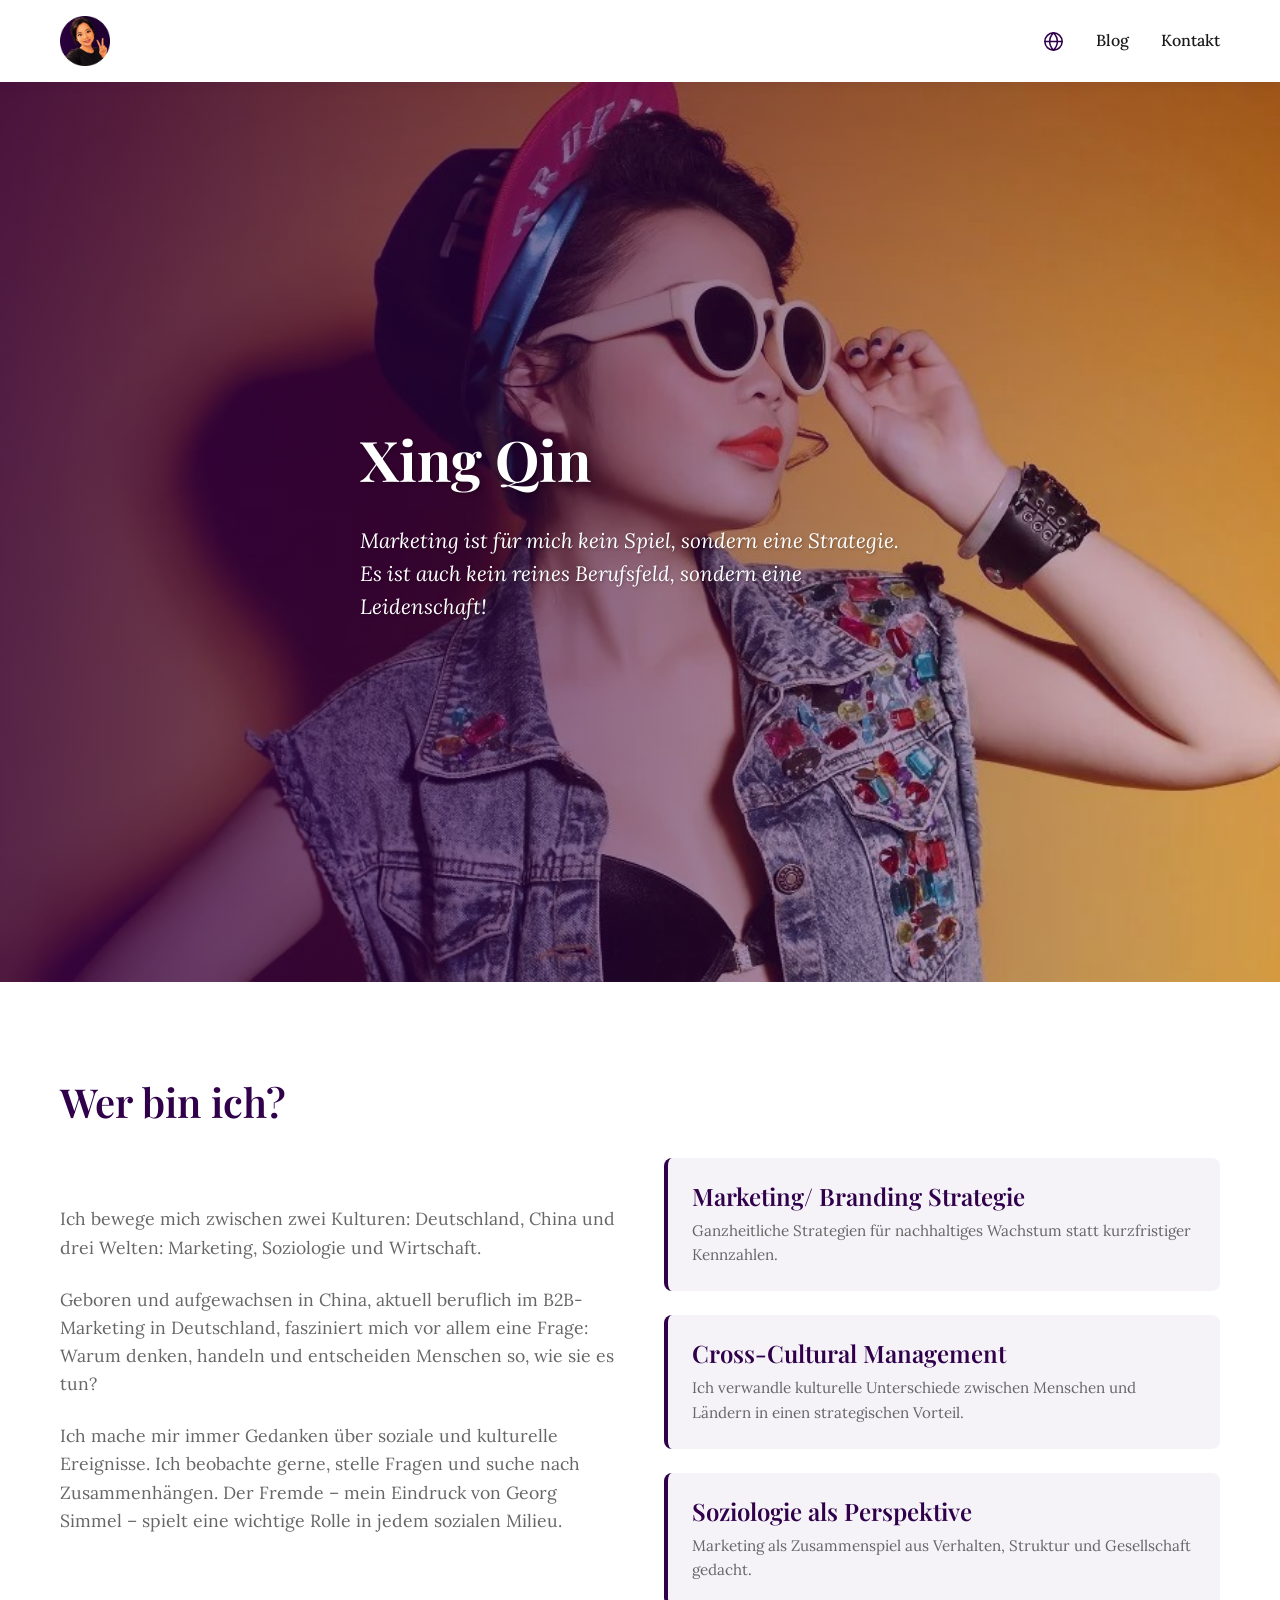
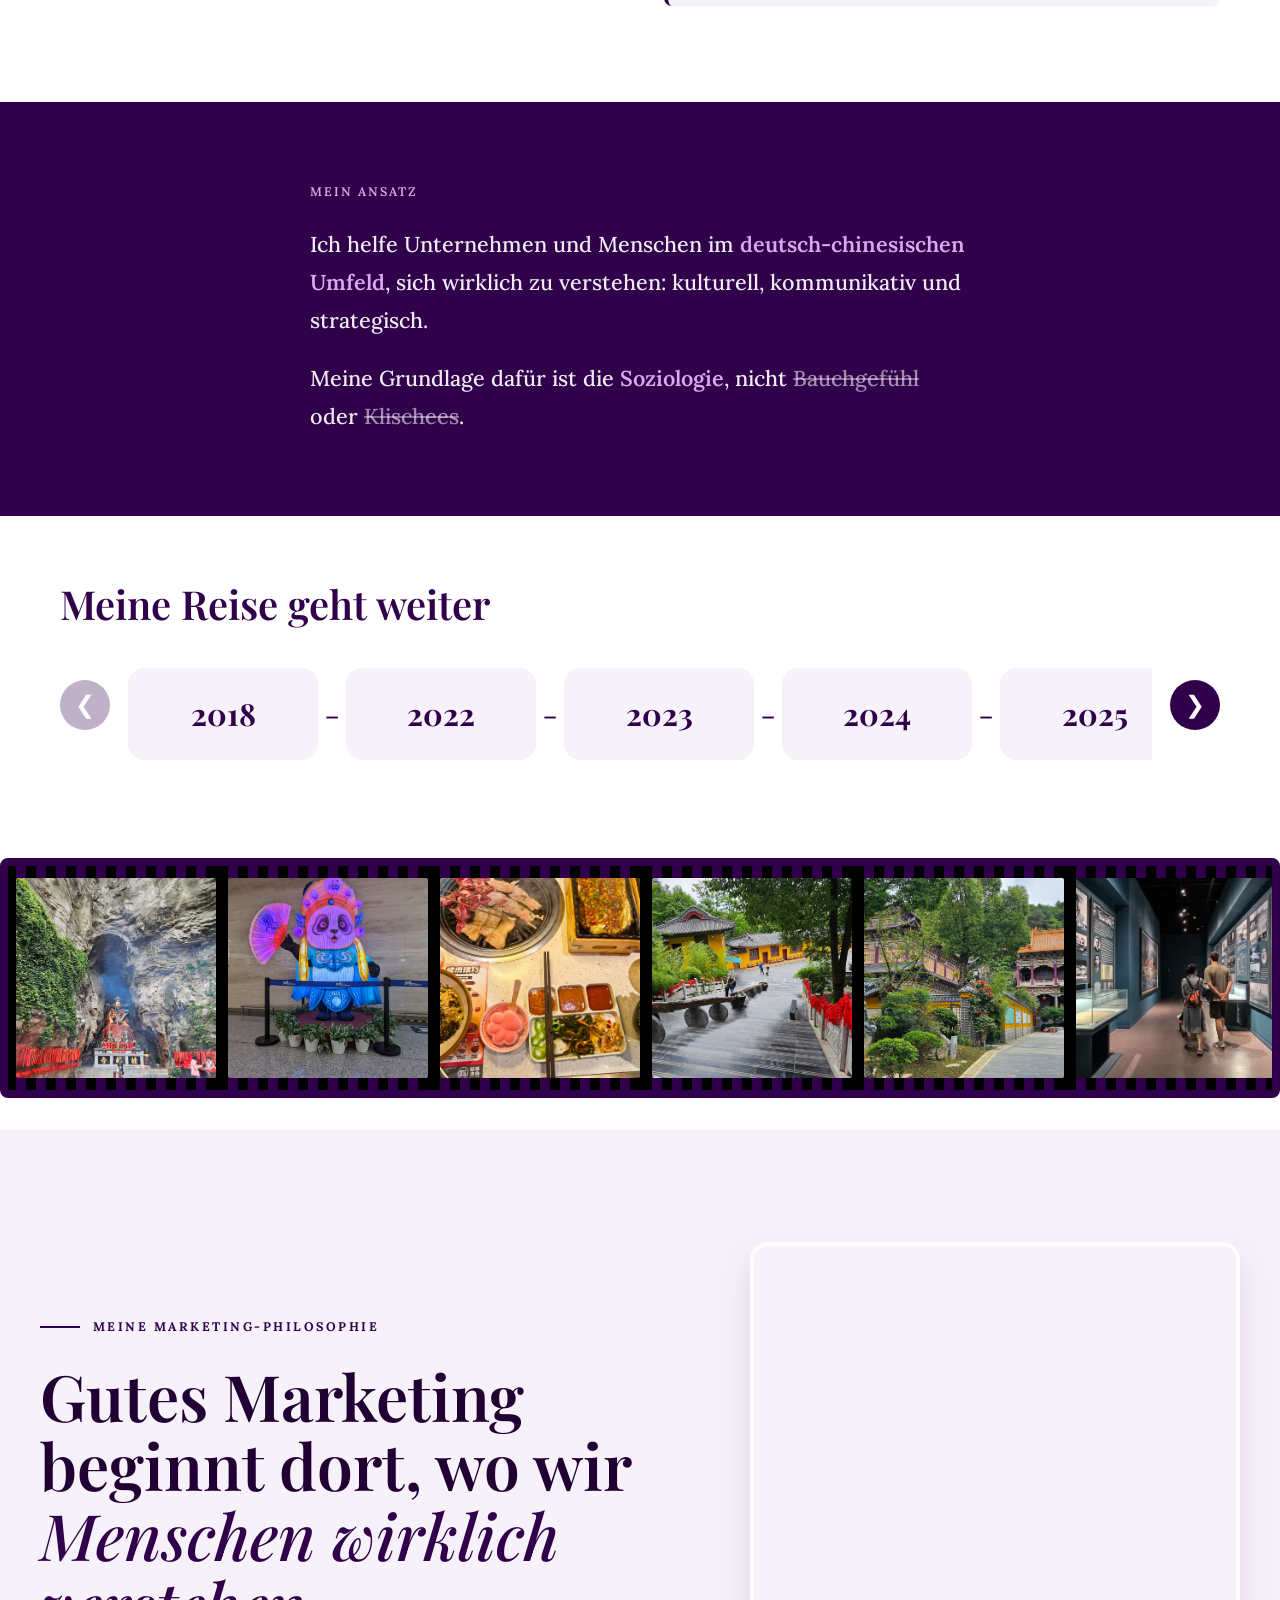
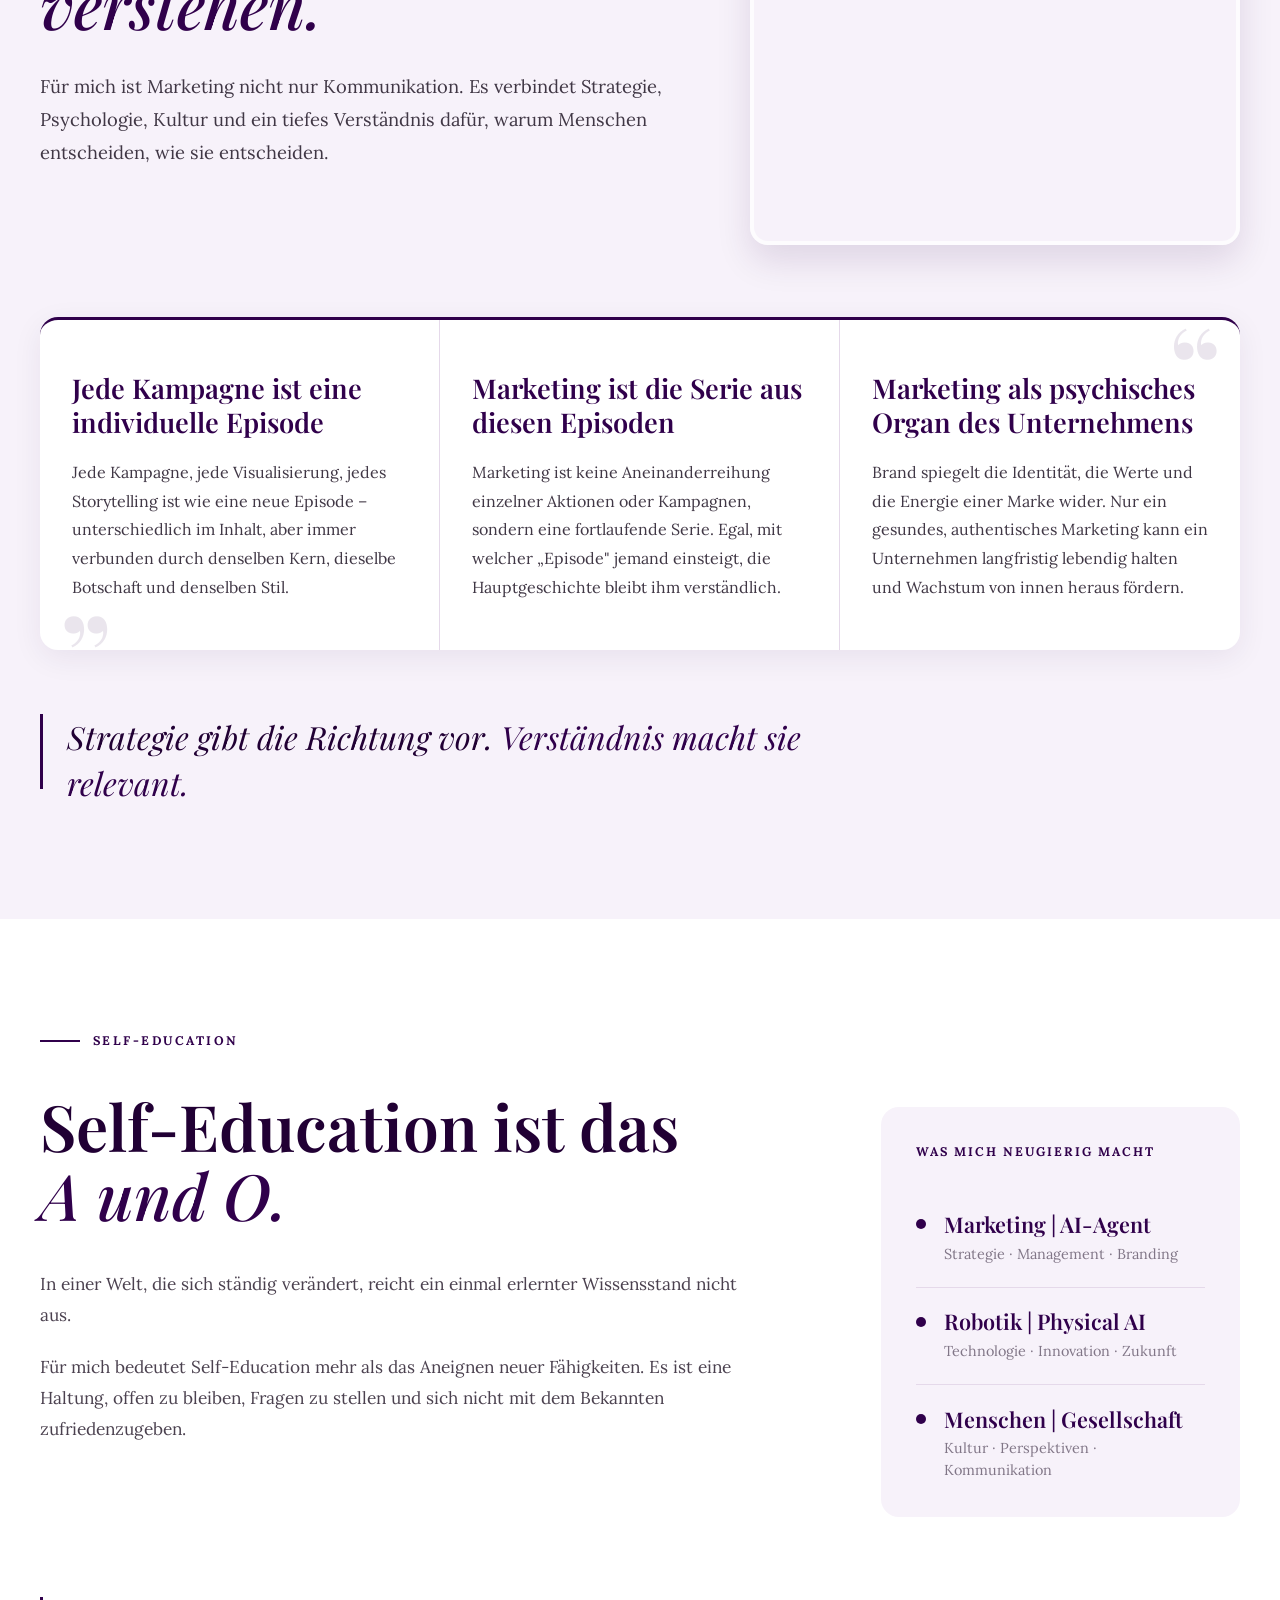
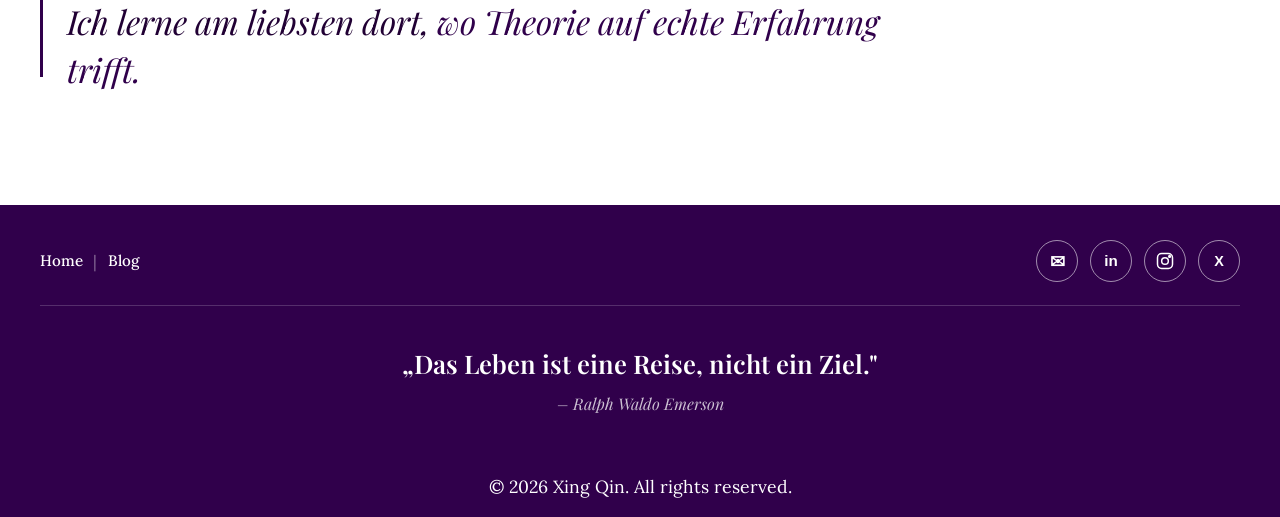
==== index.html @ 632d1aa8 "Add multiple film photos to index.html" ====
<!DOCTYPE html>
<html lang="de">
<head>
    <meta charset="UTF-8">
    <meta name="viewport" content="width=device-width, initial-scale=1.0">
    <title>Xing Qin</title>
    <meta name="description" content="Xing Qin – B2B-Marketing-Strategin mit Hintergrund in Soziologie. Zwischen Deutschland und China zuhause, verbindet sie Marketing, Kultur und Menschenverständnis.">
<link rel="canonical" href="https://doximing.github.io/">
<meta property="og:type" content="website">
<meta property="og:title" content="Xing Qin | B2B Marketing & Cross-Cultural Management">
<meta property="og:description" content="B2B-Marketing-Strategin mit Hintergrund in Soziologie. Zwischen Deutschland und China zuhause, verbindet Xing Marketing, Kultur und Menschenverständnis.">
<meta property="og:image" content="https://doximing.github.io/hero.jpeg">
<meta property="og:url" content="https://doximing.github.io/">
<meta name="twitter:card" content="summary_large_image">
<link rel="icon" type="image/png" href="images/favicon.png">
<link rel="icon" type="image/x-icon" href="favicon.ico">
<link rel="apple-touch-icon" href="images/apple-touch-icon.png">
    <link href="https://fonts.googleapis.com/css2?family=Playfair+Display:wght@400;600;700&family=Lora:wght@400;500;600&display=swap" rel="stylesheet">
    <link rel="stylesheet" href="styles.css">
</head>
<body
    
    <!-- Navigation -->
<div id="Home"></div>

<nav class="navbar">
    <div class="container">

        <div class="nav-brand">
          <a href="/">
            <img
                class="dcbo-nav-logo"
                src="images/xing-avatar.png"
                alt="Xing Qin">
            </a>
        </div>
<div class="dcbo-nav-actions">

    <!-- Language dropdown -->
    <details class="dcbo-language-menu">

        <summary
            class="dcbo-language-button"
            aria-label="Sprache auswählen">

            <svg
                class="dcbo-language-icon"
                viewBox="0 0 24 24"
                aria-hidden="true">

                <circle cx="12" cy="12" r="9"></circle>

                <path d="M3 12h18"></path>

                <path d="M12 3c2.5 2.5 4 5.5 4 9s-1.5 6.5-4 9"></path>

                <path d="M12 3c-2.5 2.5-4 5.5-4 9s1.5 6.5 4 9"></path>

            </svg>

        </summary>


        <div class="dcbo-language-dropdown">

            <div class="dcbo-language-title">
                Sprache auswählen
            </div>

            <a
                class="dcbo-language-option dcbo-language-active"
                href="/">
                <span>Deutsch</span>
                <span class="dcbo-language-check">✓</span>
            </a>

            <a
                class="dcbo-language-option"
                href="/en/">
                <span>English</span>
            </a>

        </div>

    </details>


    <ul class="nav-menu">
      <li>
          <a href="/blog/">Blog</a>
      </li>
        
        <li>
            <a href="#Kontakt">Kontakt</a>
        </li>
    </ul>

</div>

    </div>
</nav>

    <!-- Hero Section with Background Image -->
    <section id="home" class="hero">
        <div class="hero-overlay"></div>
        <div class="container">
            <div class="hero-content">
                <div class="hero-text">
                    <h1 class="hero-title">Xing Qin</h1>
                    <p class="hero-subtitle">Marketing ist für mich kein Spiel, sondern eine Strategie. 
                        Es ist auch kein reines Berufsfeld, sondern eine Leidenschaft! </p>
                </div>
            </div>
        </div>
    </section>

    <!-- About Section -->
    <section id="about" class="about">
        <div class="container">
            <h2>Wer bin ich?</h2>
            <div class="about-content">
                <div class="about-text">
                    <p>
                        Ich bewege mich zwischen zwei Kulturen: Deutschland, China 
                        und drei Welten: Marketing, Soziologie und Wirtschaft.
                    </p>
                    <p>
                        Geboren und aufgewachsen in China, aktuell beruflich im B2B-Marketing in Deutschland, 
                        fasziniert mich vor allem eine Frage: Warum denken, handeln und entscheiden Menschen so, wie sie es tun?
                    </p>
                     <p>
                    Ich mache mir immer Gedanken über soziale und kulturelle Ereignisse.   
                    Ich beobachte gerne, stelle Fragen und suche nach Zusammenhängen. 
                    Der Fremde – mein Eindruck von Georg Simmel – spielt eine wichtige Rolle in jedem sozialen Milieu.
                     </p>
                </div>
                <div class="about-highlights">
                    <div class="highlight">
                        <h3>Marketing/ Branding Strategie</h3>
                        <p>Ganzheitliche Strategien für nachhaltiges Wachstum statt kurzfristiger Kennzahlen.</p>
                    </div>
                    <div class="highlight">
                        <h3>Cross-Cultural Management</h3>
                        <p>Ich verwandle kulturelle Unterschiede zwischen Menschen und Ländern in einen strategischen Vorteil.</p>
                    </div>
                    <div class="highlight">
                        <h3>Soziologie als Perspektive</h3>
                        <p>Marketing als Zusammenspiel aus Verhalten, Struktur und Gesellschaft gedacht.</p>
                    </div>
                </div>
            </div>
        </div>
    </section>
    
</section>
    <!-- Mein Ansatz Section -->
    <section id="ansatz" class="approach">
        <div class="container">
            <span class="approach-kicker">Mein Ansatz</span>
            <p>
                Ich helfe Unternehmen und Menschen im <span class="approach-accent">deutsch-chinesischen Umfeld</span>,
                sich wirklich zu verstehen: kulturell, kommunikativ und strategisch.
            </p>
            <p>
                Meine Grundlage dafür ist die <span class="approach-accent">Soziologie</span>, nicht <span class="approach-muted">Bauchgefühl</span> oder <span class="approach-muted">Klischees</span>.
            </p>
        </div>
    </section>


    <!-- My Journey Section -->
    <section id="journey" class="journey">
    <div class="container">

        <h2>Meine Reise geht weiter</h2>


        <div class="dcbo-year-carousel">


            <!-- ======================================
                 CSS-ONLY CAROUSEL POSITIONS
                 ====================================== -->

            <input class="dcbo-year-state" type="radio" name="dcbo-year-position" id="dcbo-year-pos-1" checked="">

            <input class="dcbo-year-state" type="radio" name="dcbo-year-position" id="dcbo-year-pos-2">

            <input class="dcbo-year-state" type="radio" name="dcbo-year-position" id="dcbo-year-pos-3">

            <input class="dcbo-year-state" type="radio" name="dcbo-year-position" id="dcbo-year-pos-4">

            <input class="dcbo-year-state" type="radio" name="dcbo-year-position" id="dcbo-year-pos-5">

            <input class="dcbo-year-state" type="radio" name="dcbo-year-position" id="dcbo-year-pos-6">

            <input class="dcbo-year-state" type="radio" name="dcbo-year-position" id="dcbo-year-pos-7">


            <!-- ======================================
                 YEAR VIEWPORT
                 ====================================== -->

            <div class="dcbo-year-viewport">

                <div class="dcbo-year-track">


                    <!-- 2018 -->
                    <div class="dcbo-year-item dcbo-year-item-2018" tabindex="0">

                        <div class="dcbo-year-pill">
                            2018
                        </div>

                    </div>


                    <!-- 2022 -->
                    <div class="dcbo-year-item dcbo-year-item-2022" tabindex="0">

                        <div class="dcbo-year-pill">
                            2022
                        </div>

                    </div>


                    <!-- 2023 -->
                    <div class="dcbo-year-item dcbo-year-item-2023" tabindex="0">

                        <div class="dcbo-year-pill">
                            2023
                        </div>

                    </div>


                    <!-- 2024 -->
                    <div class="dcbo-year-item dcbo-year-item-2024" tabindex="0">

                        <div class="dcbo-year-pill">
                            2024
                        </div>

                    </div>


                    <!-- 2025 -->
                    <div class="dcbo-year-item dcbo-year-item-2025" tabindex="0">

                        <div class="dcbo-year-pill">
                            2025
                        </div>

                    </div>


                    <!-- 2026 -->
                    <div class="dcbo-year-item dcbo-year-item-2026" tabindex="0">

                        <div class="dcbo-year-pill">
                            2026
                        </div>

                    </div>


                    <!-- FUTURE -->
                    <div class="dcbo-year-item dcbo-year-item-future" tabindex="0">

                        <div class="dcbo-year-pill">
                            202x
                        </div>

                    </div>


                </div>

            </div>


            <!-- ======================================
                 CENTRAL DETAIL POPUPS
                 ====================================== -->


            <!-- 2018 -->
            <div class="dcbo-year-popup dcbo-year-popup-2018">

                <div class="dcbo-year-popup-year">
                    2018
                </div>

                <h3>
                    Studium der Soziologie
                </h3>

                <div class="dcbo-year-popup-divider"></div>

                <p>
                    B.A. und M.A. in 4 Jahren, deutlich vor der
                    Regelstudienzeit. Ja, ich bin stolz auf mich!
                </p>

            </div>


            <!-- 2022 -->
            <div class="dcbo-year-popup dcbo-year-popup-2022">

                <div class="dcbo-year-popup-year">
                    2022
                </div>

                <h3>
                    Einstieg ins B2B-Marketing
                </h3>

                <div class="dcbo-year-popup-divider"></div>

                <p>
                    Soziologie und Marketing? Für mich kein Widerspruch,
                    sondern ein perspektivischer Vorteil.
                </p>

            </div>


            <!-- 2023 -->
            <div class="dcbo-year-popup dcbo-year-popup-2023">

                <div class="dcbo-year-popup-year">
                    2023
                </div>

                <h3>
                    Neupositionierung und Mutterschaft
                </h3>

                <div class="dcbo-year-popup-divider"></div>

                <p>
                    Vieles passiert in diesem Jahr. Neue Rolle im Job,
                    Schwangerschaft, neues Baby, alles gleichzeitig.
                    Challenge accepted!
                </p>

            </div>


            <!-- 2024 -->
            <div class="dcbo-year-popup dcbo-year-popup-2024">

                <div class="dcbo-year-popup-year">
                    2024
                </div>

                <h3>
                    Nach einem Jahr zurück im Beruf
                </h3>

                <div class="dcbo-year-popup-divider"></div>

                <p>
                    Ich bin stärker geworden. Beruf und Familie?
                    Das manage ich gut.
                </p>

            </div>


            <!-- 2025 -->
            <div class="dcbo-year-popup dcbo-year-popup-2025">

                <div class="dcbo-year-popup-year">
                    2025
                </div>

                <h3>
                    Von Ausführung zur Strategie
                </h3>

                <div class="dcbo-year-popup-divider"></div>

                <p>
                    Inhouse-Marketing von 0 auf 1 aufgebaut.
                    Die Ergebnisse zeigen den Erfolg:
                    von Leadgenerierung über Kampagnensteuerung
                    bis zur Automatisierung läuft reibungslos.
                </p>

            </div>


            <!-- 2026 -->
            <div class="dcbo-year-popup dcbo-year-popup-2026">

                <div class="dcbo-year-popup-year">
                    2026
                </div>

                <h3>
                    Ab in die KI-Zukunft
                </h3>

                <div class="dcbo-year-popup-divider"></div>

                <p>
                    KI ist mein Buddy, im Job und privat.
                    Ich bin überzeugt: Diese Kompetenz macht
                    den Unterschied.
                </p>

            </div>


            <!-- FUTURE -->
            <div class="dcbo-year-popup dcbo-year-popup-future">

                <div class="dcbo-year-popup-year">
                    202x
                </div>

                <h3>
                    To be continued...
                </h3>

                <div class="dcbo-year-popup-divider"></div>

                <p>
                    Bin gespannt!
                </p>

            </div>


            <!-- ======================================
                 ARROWS — POSITION 1
                 ====================================== -->

            <div class="dcbo-year-controls dcbo-year-controls-1">

                <span class="film-arrow dcbo-year-arrow dcbo-year-arrow-disabled" aria-hidden="true">
                    ❮
                </span>

                <label class="film-arrow dcbo-year-arrow" for="dcbo-year-pos-2" aria-label="Weiter">
                    ❯
                </label>

            </div>


            <!-- POSITION 2 -->
            <div class="dcbo-year-controls dcbo-year-controls-2">

                <label class="film-arrow dcbo-year-arrow" for="dcbo-year-pos-1" aria-label="Zurück">
                    ❮
                </label>

                <label class="film-arrow dcbo-year-arrow" for="dcbo-year-pos-3" aria-label="Weiter">
                    ❯
                </label>

            </div>


            <!-- POSITION 3 -->
            <div class="dcbo-year-controls dcbo-year-controls-3">

                <label class="film-arrow dcbo-year-arrow" for="dcbo-year-pos-2" aria-label="Zurück">
                    ❮
                </label>

                <label class="film-arrow dcbo-year-arrow" for="dcbo-year-pos-4" aria-label="Weiter">
                    ❯
                </label>

            </div>


            <!-- POSITION 4 -->
            <div class="dcbo-year-controls dcbo-year-controls-4">

                <label class="film-arrow dcbo-year-arrow" for="dcbo-year-pos-3" aria-label="Zurück">
                    ❮
                </label>

                <label class="film-arrow dcbo-year-arrow" for="dcbo-year-pos-5" aria-label="Weiter">
                    ❯
                </label>

            </div>


            <!-- POSITION 5 -->
            <div class="dcbo-year-controls dcbo-year-controls-5">

                <label class="film-arrow dcbo-year-arrow" for="dcbo-year-pos-4" aria-label="Zurück">
                    ❮
                </label>

                <label class="film-arrow dcbo-year-arrow" for="dcbo-year-pos-6" aria-label="Weiter">
                    ❯
                </label>

            </div>


            <!-- POSITION 6 -->
            <div class="dcbo-year-controls dcbo-year-controls-6">

                <label class="film-arrow dcbo-year-arrow" for="dcbo-year-pos-5" aria-label="Zurück">
                    ❮
                </label>

                <label class="film-arrow dcbo-year-arrow" for="dcbo-year-pos-7" aria-label="Weiter">
                    ❯
                </label>

            </div>


            <!-- POSITION 7 -->
            <div class="dcbo-year-controls dcbo-year-controls-7">

                <label class="film-arrow dcbo-year-arrow" for="dcbo-year-pos-6" aria-label="Zurück">
                    ❮
                </label>

                <span class="film-arrow dcbo-year-arrow dcbo-year-arrow-disabled" aria-hidden="true">
                    ❯
                </span>

            </div>


        </div>

    </div>

<!-- Automatic Film Strip Photo Gallery -->
<div class="film-strip-wrapper">

    <div class="film-strip-container">

        <div class="film-strip dcbo-film-loop">

            <!-- ORIGINAL PHOTO SET -->
            <div class="dcbo-film-group">

                <div class="film-photo">
                    <img src="images/caishen.jpg" alt="chinese god of money" class="film-photo-img">
                </div>

                <div class="film-photo">
                    <img src="images/chengdu-airport-panda.jpg" alt="chengdu airport panda" class="film-photo-img">
                </div>

                <div class="film-photo">
                    <img src="images/chengdu-bbq.jpg" alt="BBQ in chengdu" class="film-photo-img">
                </div>

                <div class="film-photo">
                    <img src="images/guiyang-temple-stairs.jpg" alt="temple in guiyang" class="film-photo-img">
                </div>

                <div class="film-photo">
                    <img src="images/guiyang-temple.jpg" alt="temple guiyang" class="film-photo-img">
                </div>


                <div class="film-photo">
                    <img src="images/wanzhou-museum.jpg" alt="museum in wanzhou" class="film-photo-img">
                </div>

                <div class="film-photo">
                    <img src="images/wanzhou-nudel-hot.jpg" alt="best wanzhou nudel" class="film-photo-img">
                </div>

                <div class="film-photo">
                    <img src="images/wanzhou-nudel.jpg" alt="wanzhou nudel" class="film-photo-img">
                </div>
                
                <div class="film-photo">
                    <img src="images/me-leona-walk.jpg" alt="my baby and me" class="film-photo-img">
                </div>
                
                <div class="film-photo">
                    <img src="images/milano-dom.jpg" alt="milano dom" class="film-photo-img">
                </div>
               
                <div class="film-photo">
                    <img src="images/sirmione-italy.jpg" alt="sirmione italy" class="film-photo-img">
                </div>

                <div class="film-photo">
                    <img src="images/tibet.jpg" alt="sirmione italy" class="film-photo-img">
                </div>

                <div class="film-photo">
                    <img src="images/peking.jpg" alt="sirmione italy" class="film-photo-img">
                </div>

                <div class="film-photo">
                    <img src="images/mauer.jpg" alt="sirmione italy" class="film-photo-img">
                </div>

                <div class="film-photo">
                    <img src="images/schnee.jpg" alt="sirmione italy" class="film-photo-img">
                </div>
                
            </div>


            <!-- DUPLICATE SET FOR SEAMLESS LOOP -->
            <div class="dcbo-film-group" aria-hidden="true">

                <div class="film-photo">
                    <img src="images/caishen.jpg" alt="chinese god of money" class="film-photo-img">
                </div>

                <div class="film-photo">
                    <img src="images/chengdu-airport-panda.jpg" alt="chengdu airport panda" class="film-photo-img">
                </div>

                <div class="film-photo">
                    <img src="images/chengdu-bbq.jpg" alt="BBQ in chengdu" class="film-photo-img">
                </div>

                <div class="film-photo">
                    <img src="images/guiyang-temple-stairs.jpg" alt="temple in guiyang" class="film-photo-img">
                </div>

                <div class="film-photo">
                    <img src="images/guiyang-temple.jpg" alt="temple guiyang" class="film-photo-img">
                </div>


                <div class="film-photo">
                    <img src="images/wanzhou-museum.jpg" alt="museum in wanzhou" class="film-photo-img">
                </div>

                <div class="film-photo">
                    <img src="images/wanzhou-nudel-hot.jpg" alt="best wanzhou nudel" class="film-photo-img">
                </div>

                <div class="film-photo">
                    <img src="images/wanzhou-nudel.jpg" alt="wanzhou nudel" class="film-photo-img">
                </div>

                <div class="film-photo">
                    <img src="images/me-leona-walk.jpg" alt="my baby and me" class="film-photo-img">
                </div>
                
                <div class="film-photo">
                    <img src="images/milano-dom.jpg" alt="milano dom" class="film-photo-img">
                </div>
               
                <div class="film-photo">
                    <img src="images/sirmione-italy.jpg" alt="sirmione italy" class="film-photo-img">
                </div>
                
                <div class="film-photo">
                    <img src="images/tibet.jpg" alt="sirmione italy" class="film-photo-img">
                </div>

                <div class="film-photo">
                    <img src="images/peking.jpg" alt="sirmione italy" class="film-photo-img">
                </div>

                <div class="film-photo">
                    <img src="images/mauer.jpg" alt="sirmione italy" class="film-photo-img">
                </div>

                <div class="film-photo">
                    <img src="images/schnee.jpg" alt="sirmione italy" class="film-photo-img">
                </div>

                
            </div>

        </div>

    </div>

</div>
    </section>

    <!-- ==========================================
     MARKETING PHILOSOPHY SECTION
     ========================================== -->

<section id="dcbo-philosophy" class="dcbo-philosophy">

    <div class="dcbo-philosophy-container">


        <!-- ==================================
             TOP AREA: TEXT + IMAGE
             ================================== -->

        <div class="dcbo-philosophy-top">

            <div class="dcbo-philosophy-intro">

                <div class="dcbo-philosophy-eyebrow">
                    <span class="dcbo-philosophy-line"></span>
                    MEINE MARKETING-PHILOSOPHIE
                </div>

                <h2 class="dcbo-philosophy-title">
                    Gutes Marketing beginnt dort, wo wir
                    <span>Menschen wirklich verstehen.</span>
                </h2>

                <p class="dcbo-philosophy-lead">
                    Für mich ist Marketing nicht nur Kommunikation.
                    Es verbindet Strategie, Psychologie, Kultur und ein tiefes
                    Verständnis dafür, warum Menschen entscheiden,
                    wie sie entscheiden.
                </p>

            </div>


            <!-- Personal image -->
            <div class="dcbo-philosophy-image-wrap">

                <img
                    class="dcbo-philosophy-image"
                    src="museum.jpg"
                    width="520"
                    height="640"
                    loading="lazy"
                    decoding="async"
                    alt="Professionelles Gespräch mit Menschen">

            </div>

        </div>


        <!-- ==================================
             CONNECTED PHILOSOPHY STATEMENT
             ================================== -->

        <div class="dcbo-philosophy-series">

            <!-- Card 1 -->
            <div class="dcbo-philosophy-series-item">

                <h3>
                    Jede Kampagne ist eine individuelle Episode
                </h3>

                <p>
                    Jede Kampagne, jede Visualisierung, jedes Storytelling
                    ist wie eine neue Episode – unterschiedlich im Inhalt,
                    aber immer verbunden durch denselben Kern,
                    dieselbe Botschaft und denselben Stil.
                </p>

            </div>


            <!-- Card 2 -->
            <div class="dcbo-philosophy-series-item">

                <h3>
                    Marketing ist die Serie aus diesen Episoden
                </h3>

                <p>
                    Marketing ist keine Aneinanderreihung einzelner
                    Aktionen oder Kampagnen, sondern eine fortlaufende Serie.
                    Egal, mit welcher „Episode" jemand einsteigt,
                    die Hauptgeschichte bleibt ihm verständlich.
                </p>

            </div>


            <!-- Card 3 -->
            <div class="dcbo-philosophy-series-item">

                <h3>
                    Marketing als psychisches Organ des Unternehmens
                </h3>

                <p>
                    Brand spiegelt die Identität, die Werte und die Energie
                    einer Marke wider. Nur ein gesundes, authentisches
                    Marketing kann ein Unternehmen langfristig lebendig
                    halten und Wachstum von innen heraus fördern.
                </p>

            </div>

        </div>


        <!-- ==================================
             CLOSING STATEMENT
             ================================== -->

        <div class="dcbo-philosophy-statement">

            <div class="dcbo-philosophy-statement-line"></div>

            <p>
                Strategie gibt die Richtung vor.
                <span>Verständnis macht sie relevant.</span>
            </p>

        </div>

    </div>

</section>

    <!-- ==========================================
     SELF-EDUCATION SECTION
     ========================================== -->

<section id="dcbo-self-education" class="dcbo-self-education">

    <div class="dcbo-self-education-container">

        <!-- Section label -->
        <div class="dcbo-self-education-eyebrow">
            <span class="dcbo-self-education-line"></span>
            SELF-EDUCATION
        </div>


        <!-- Main layout -->
        <div class="dcbo-self-education-grid">


            <!-- Left: main story -->
            <div class="dcbo-self-education-content">

                <h2 class="dcbo-self-education-title">
                    Self-Education ist das
                    <span>A und O.</span>
                </h2>


                <div class="dcbo-self-education-text">

                    <p>
                        In einer Welt, die sich ständig verändert, reicht ein einmal
                        erlernter Wissensstand nicht aus.
                    </p>

                    <p>
                        Für mich bedeutet Self-Education mehr als das Aneignen neuer
                        Fähigkeiten. Es ist eine Haltung, offen zu bleiben, Fragen zu
                        stellen und sich nicht mit dem Bekannten zufriedenzugeben.
                    </p>

                </div>

            </div>


            <!-- Right: learning interests -->
            <div class="dcbo-self-education-interests">

                <div class="dcbo-self-education-interests-title">
                    Was mich neugierig macht
                </div>


                <div class="dcbo-self-education-interest">

                    <span class="dcbo-self-education-interest-dot"></span>

                    <div>
                        <h3>Marketing | AI-Agent </h3>

                        <p>
                            Strategie · Management · Branding
                        </p>
                    </div>

                </div>


                <div class="dcbo-self-education-interest">

                    <span class="dcbo-self-education-interest-dot"></span>

                    <div>
                        <h3>Robotik | Physical AI</h3>

                        <p>
                            Technologie · Innovation · Zukunft
                        </p>
                    </div>

                </div>


                <div class="dcbo-self-education-interest">

                    <span class="dcbo-self-education-interest-dot"></span>

                    <div>
                        <h3>Menschen | Gesellschaft</h3>

                        <p>
                            Kultur · Perspektiven · Kommunikation
                        </p>
                    </div>

                </div>

            </div>

        </div>


        <!-- Closing statement -->
        <div class="dcbo-self-education-statement">

            <div class="dcbo-self-education-statement-line"></div>

            <p>
                Ich lerne am liebsten dort,
                <span>wo Theorie auf echte Erfahrung trifft.</span>
            </p>

        </div>

    </div>

</section>
    
<!-- This is commented out and won't show
    <!-- Insights & Thoughts Section -->
    <section id="insights" class="insights">
        <!-- div class="container">
            <h2>Insights & Thoughts</h2>
            <div class="insights-grid">
                <div class="insight-card">
                    <div class="insight-image" style="background: linear-gradient(135deg, #30004b, #4a0a65);"></div>
                    <h3>Insight One</h3>
                    <p>
                        Share your perspective and insights on something you're passionate about. 
                        What have you learned? What do you wish more people understood about this topic?
                    </p>
                    <a href="#" class="insight-link">Read More →</a>
                </div>

                <div class="insight-card">
                    <div class="insight-image" style="background: linear-gradient(135deg, #5a1575, #7a2d95);"></div>
                    <h3>Insight Two</h3>
                    <p>
                        Another thought or perspective that defines your professional philosophy. 
                        What trends do you see? What's your unique take on industry developments?
                    </p>
                    <a href="#" class="insight-link">Read More →</a>
                </div>

                <div class="insight-card">
                    <div class="insight-image" style="background: linear-gradient(135deg, #4a0a65, #30004b);"></div>
                    <h3>Insight Three</h3>
                    <p>
                        Share wisdom from your experience. What advice would you give to others in your field? 
                        What mistakes should they avoid?
                    </p>
                    <a href="#" class="insight-link">Read More →</a>
                </div>
            </div>
        </div -->
    </section>

<footer class="dcbo-footer">

    <div class="dcbo-footer-container">

        <!-- Top row: navigation + social -->
        <div class="dcbo-footer-top">

            <!-- Left navigation -->
            <nav class="dcbo-footer-nav" aria-label="Footer Navigation">

                <a href="#Home">Home</a>

                <span class="dcbo-footer-nav-divider">|</span>

                <a href="/blog/">Blog</a>

            </nav>


            <!-- Right social icons -->
<div id="Kontakt" class="dcbo-footer-social">

    <!-- E-Mail -->
    <a
        class="dcbo-footer-icon"
        href="mailto:x.privat@d0m1.de"
        aria-label="E-Mail">
        ✉
    </a>


    <!-- LinkedIn -->
    <a
        class="dcbo-footer-icon dcbo-footer-icon-text"
        href="https://www.linkedin.com/in/xing-qin/"
        aria-label="LinkedIn">
        in
    </a>


    <!-- Instagram -->
    <a
        class="dcbo-footer-icon"
        href="https://www.instagram.com/xing311"
        aria-label="Instagram">

        <svg
            class="dcbo-footer-instagram-icon"
            viewBox="0 0 24 24"
            aria-hidden="true">

            <rect
                x="3"
                y="3"
                width="18"
                height="18"
                rx="5"
                ry="5">
            </rect>

            <circle
                cx="12"
                cy="12"
                r="4">
            </circle>

            <circle
                cx="17.5"
                cy="6.5"
                r="1">
            </circle>

        </svg>

    </a>


    <!-- XING -->
    <a
        class="dcbo-footer-icon dcbo-footer-icon-xing"
        href="https://www.xing.com/profile/Xing_Qin7/"
        aria-label="XING">
        X
    </a>

</div>

        </div>


        <!-- Centered quotation -->
        <div class="dcbo-footer-quote">

            <p>
                „Das Leben ist eine Reise, nicht ein Ziel."
            </p>

            <span>
                – Ralph Waldo Emerson
            </span>

        </div>

    </div>

</footer>

    <!-- Footer Copyright -->
    <footer class="footer">
        <div class="container">
            <p>&copy; 2026 Xing Qin. All rights reserved.</p>
        </div>
    </footer>

    <script>
        function scrollFilmStrip(direction) {
            const filmStrip = document.getElementById('filmStrip');
            const scrollAmount = 300; // Adjust this value for scroll distance
            filmStrip.scrollLeft += direction * scrollAmount;
        }
    </script>

    <!-- ==========================================
     Tracking with goatcounter
     ========================================== -->
    <script data-goatcounter="https://xingqin.goatcounter.com/count"
        async src="//gc.zgo.at/count.js"></script>
    
</body>
</html>
---- styles.css ----
/* ==========================================
   PERSONAL WEBSITE - STYLES
   Color: #30004b (Deep Purple)
   Fonts: Playfair Display + Lora
   ========================================== */

* {
    margin: 0;
    padding: 0;
    box-sizing: border-box;
}

:root {
    --primary-color: #30004b;
    --primary-light: #4a0a65;
    --primary-lighter: #5a1575;
    --accent-color: #7a2d95;
    --text-dark: #1a1a1a;
    --text-light: #666;
    --bg-light: #f5f3f8;
    --white: #ffffff;
    --transition: all 0.3s ease;
}

html {
    scroll-behavior: smooth;
}

body {
    font-family: 'Lora', serif;
    color: var(--text-dark);
    background-color: var(--white);
    line-height: 1.6;
}

.container {
    max-width: 1200px;
    margin: 0 auto;
    padding: 0 20px;
}

/* ==========================================
   TYPOGRAPHY
   ========================================== */

h1, h2, h3, h4, h5, h6 {
    font-family: 'Playfair Display', serif;
    font-weight: 600;
    line-height: 1.2;
    color: var(--primary-color);
}

h1 {
    font-size: 3.5rem;
    font-weight: 700;
}

h2 {
    font-size: 2.5rem;
    margin-bottom: 2rem;
}

h3 {
    font-size: 1.5rem;
    margin-bottom: 0.5rem;
}

p {
    font-size: 1.1rem;
    color: var(--text-light);
    margin-bottom: 1rem;
}

a {
    text-decoration: none;
    color: var(--primary-color);
    transition: var(--transition);
}

/* ==========================================
   NAVIGATION
   ========================================== */

.navbar {
    background-color: var(--white);

    box-shadow:
        0 2px 10px rgba(48, 0, 75, 0.08);

    position: sticky;

    top: 0;

    z-index: 1000;
}


.navbar .container {
    display: flex;

    justify-content: space-between;
    align-items: center;

    padding: 1rem 20px;
}


/* ==========================================
   LOGO
   ========================================== */

.nav-brand {
    display: flex;

    align-items: center;
}


.dcbo-nav-logo {
    display: block;

    width: 50px;

    max-width: 100%;

    height: auto;
}


/* ==========================================
   RIGHT SIDE
   Language + Contact
   ========================================== */

.dcbo-nav-actions {
    display: flex;

    align-items: center;

    gap: 1.4rem;
}


/* ==========================================
   CONTACT
   ========================================== */

.nav-menu {
    display: flex;

    align-items: center;

    list-style: none;

    gap: 2rem;

    margin: 0;

    padding: 0;
}


.nav-menu a {
    color: var(--text-dark);

    font-weight: 500;

    text-decoration: none;

    transition: var(--transition);
}


.nav-menu a:hover {
    color: var(--primary-color);

    border-bottom:
        2px solid var(--primary-color);

    padding-bottom: 0.25rem;
}


/* ==========================================
   LANGUAGE MENU
   ========================================== */

.dcbo-language-menu {
    position: relative;
}


/* ==========================================
   GLOBE BUTTON
   ========================================== */

.dcbo-language-button {
    list-style: none;

    width: 40px;
    height: 40px;

    display: flex;

    align-items: center;
    justify-content: center;

    padding: 0;

    color: #30004b;

    background-color: transparent;

    border: none;

    border-radius: 50%;

    cursor: pointer;

    transition:
        background-color 0.25s ease,
        color 0.25s ease;
}


/* Remove browser's default details arrow */
.dcbo-language-button::-webkit-details-marker {
    display: none;
}


.dcbo-language-button::marker {
    content: '';
}


.dcbo-language-button:hover {
    background-color: #f7f2fa;
}


/* ==========================================
   GLOBE ICON
   Strong sizing prevents huge SVG
   ========================================== */

.dcbo-language-button .dcbo-language-icon {
    display: block !important;

    width: 23px !important;
    height: 23px !important;

    max-width: 23px !important;
    max-height: 23px !important;

    min-width: 23px;
    min-height: 23px;

    fill: none !important;

    stroke: currentColor !important;

    stroke-width: 1.6 !important;

    stroke-linecap: round;
    stroke-linejoin: round;

    flex-shrink: 0;
}


/* ==========================================
   LANGUAGE DROPDOWN
   ========================================== */

.dcbo-language-dropdown {
    position: absolute;

    top: calc(100% + 14px);
    right: 0;

    width: 230px;

    padding: 1rem;

    box-sizing: border-box;

    background-color: #ffffff;

    border:
        1px solid rgba(48, 0, 75, 0.10);

    border-radius: 12px;

    box-shadow:
        0 14px 35px rgba(48, 0, 75, 0.16);

    z-index: 1200;
}


/* Small triangle above dropdown */
.dcbo-language-dropdown::before {
    content: '';

    position: absolute;

    top: -7px;
    right: 13px;

    width: 14px;
    height: 14px;

    background-color: #ffffff;

    border-left:
        1px solid rgba(48, 0, 75, 0.10);

    border-top:
        1px solid rgba(48, 0, 75, 0.10);

    transform: rotate(45deg);
}


/* ==========================================
   DROPDOWN TITLE
   ========================================== */

.dcbo-language-title {
    margin-bottom: 0.7rem;

    color: var(--text-light);

    font-size: 0.78rem;

    font-weight: 600;

    letter-spacing: 0.05em;

    text-transform: uppercase;
}


/* ==========================================
   LANGUAGE OPTIONS
   ========================================== */

.dcbo-language-option {
    display: flex;

    align-items: center;
    justify-content: space-between;

    width: 100%;

    padding: 0.75rem 0.8rem;

    box-sizing: border-box;

    color: var(--text-dark);

    font-size: 0.95rem;

    text-decoration: none;

    border-radius: 8px;

    transition:
        background-color 0.2s ease,
        color 0.2s ease;
}


.dcbo-language-option:hover {
    background-color: #f7f2fa;

    color: #30004b;
}


/* Current language */
.dcbo-language-active {
    background-color: #f7f2fa;

    color: #30004b;

    font-weight: 700;
}


.dcbo-language-check {
    color: #30004b;

    font-weight: 700;
}


/* ==========================================
   MOBILE
   ========================================== */

@media (max-width: 600px) {

    .dcbo-nav-logo {
        width: 50px;
    }


    .dcbo-nav-actions {
        gap: 0.75rem;
    }


    .dcbo-language-button {
        width: 36px;
        height: 36px;
    }


    .dcbo-language-button .dcbo-language-icon {
        width: 21px !important;
        height: 21px !important;

        max-width: 21px !important;
        max-height: 21px !important;

        min-width: 21px;
        min-height: 21px;
    }


    .dcbo-language-dropdown {
        width: 210px;

        right: -10px;
    }


    .nav-menu {
        gap: 1rem;
    }

}

/* ==========================================
   HERO SECTION - BACKGROUND IMAGE + OVERLAY
   ========================================== */

.hero {
    position: relative;
    min-height: 600px;  /* Mobile */
    display: flex;
    align-items: center;
    justify-content: flex-start;
    background-image: url('hero.jpeg');
    background-position: left center;
    background-repeat: no-repeat;
    background-size: cover;
}

@media (min-width: 768px) {
    .hero {
        min-height: 800px;  /* Desktop - taller */
    }
}

@media (min-width: 1200px) {
    .hero {
        min-height: 900px;  /* Extra tall for large screens */
    }
}

.hero-overlay {
    position: absolute;
    top: 0;
    left: 0;
    right: 0;
    bottom: 0;
    background: linear-gradient(90deg, rgba(48, 0, 75, 0.8) 0%, rgba(48, 0, 75, 0.5) 50%, rgba(48, 0, 75, 0.2) 100%);
    z-index: 1;
}

.hero .container {
    position: relative;
    z-index: 2;
    max-width: 600px;
    padding-left: 20px;
}

.hero-content {
    animation: fadeInUp 1s ease;
}

.hero-text {
    display: flex;
    flex-direction: column;
    justify-content: center;
    text-align: left;
}

.hero-title {
    margin-bottom: 2rem;
    color: var(--white);
    text-align: left;
    font-size: 3.5rem;
    text-shadow: 2px 2px 4px rgba(0, 0, 0, 0.3);
}

.hero-subtitle {
    font-size: 1.3rem;
    color: var(--white);
    margin-bottom: 1rem;
    font-style: italic;
    text-align: left;
    text-shadow: 1px 1px 3px rgba(0, 0, 0, 0.3);
}

.hero-description {
    font-size: 1.1rem;
    color: rgba(255, 255, 255, 0.95);
    margin-bottom: 2rem;
    text-align: left;
    line-height: 1.6;
    text-shadow: 1px 1px 3px rgba(0, 0, 0, 0.3);
}

/*
.hero-buttons {
    display: flex;
    gap: 1rem;
    justify-content: flex-start;
    flex-wrap: wrap;
}
*/

/* ==========================================
   RESPONSIVE - HERO BACKGROUND
   ========================================== */

@media (max-width: 768px) {
    .hero {
        min-height: 500px;
        background-attachment: scroll;
    }

    .hero-overlay {
        background: linear-gradient(90deg, rgba(48, 0, 75, 0.85) 0%, rgba(48, 0, 75, 0.6) 100%);
    }

    .hero .container {
        max-width: 100%;
    }

    .hero-title {
        font-size: 2.5rem;
    }

    .hero-subtitle {
        font-size: 1.1rem;
    }

    .hero-description {
        font-size: 1rem;
    }
}

@media (max-width: 480px) {
    .hero {
        min-height: 400px;
    }

    .hero-title {
        font-size: 2rem;
    }

    .hero-subtitle {
        font-size: 1rem;
    }

    .hero-description {
        font-size: 0.95rem;
    }

    .hero-buttons {
        flex-direction: column;
        align-items: flex-start;
    }

    .btn {
        width: 100%;
        max-width: 300px;
    }
}


/* ==========================================
   BUTTONS
   ========================================== */

.btn {
    display: inline-block;
    padding: 0.875rem 2rem;
    border-radius: 50px;
    font-weight: 600;
    font-size: 1rem;
    cursor: pointer;
    transition: var(--transition);
    border: 2px solid transparent;
    font-family: 'Lora', serif;
}

.btn-primary {
    background-color: var(--primary-color);
    color: var(--white);
    box-shadow: 0 4px 15px rgba(48, 0, 75, 0.2);
}

.btn-primary:hover {
    background-color: #30004b;
    transform: translateY(-2px);
    box-shadow: 0 8px 25px rgba(48, 0, 75, 0.4);
}

.btn-secondary {
    background-color: transparent;
    color: var(--primary-color);
    border: 2px solid var(--primary-color);
}

.btn-secondary:hover {
    background-color: #30004b;
    color: var(--white);
    transform: translateY(-2px);
    box-shadow: 0 6px 20px rgba(48, 0, 75, 0.3);
}

/* ==========================================
   ABOUT SECTION
   ========================================== */

.about {
    padding: 6rem 0;
    background-color: var(--white);
}

.about-content {
    display: grid;
    grid-template-columns: 1fr 1fr;
    gap: 3rem;
    align-items: center;
}

.about-text p {
    margin-bottom: 1.5rem;
    font-size: 1.1rem;
}

.about-highlights {
    display: grid;
    gap: 1.5rem;
}

.highlight {
    padding: 1.5rem;
    background-color: var(--bg-light);
    border-left: 4px solid var(--primary-color);
    border-radius: 8px;
    transition: var(--transition);
}

.highlight:hover {
    background-color: #30004b;
    transform: translateX(5px);
}

.highlight:hover h3 {
   color: #ffffff;
}

.highlight:hover p {
   color: #ffffff;
}

.highlight h3 {
    color: var(--primary-color);
    margin-bottom: 0.5rem;
}

.highlight p {
    font-size: 0.95rem;
    color: var(--text-light);
    margin: 0;
}

.highlight p {
    font-size: 0.95rem;
    color: var(--text-light);
    margin: 0;
}

/* ===== Mein Ansatz Section ===== */
.approach {
    background-color: var(--primary-color);
    color: var(--white);
    padding: 5rem 20px;
    margin-bottom: 4rem;
}
.approach .container {
    max-width: 700px;
}
.approach-kicker {
    display: block;
    font-family: 'Lora', serif;
    font-size: 0.78rem;
    font-weight: 600;
    letter-spacing: 0.16em;
    text-transform: uppercase;
    color: #d9a9f0;
    margin-bottom: 1.5rem;
}
.approach p {
    font-family: 'Lora', serif;
    font-weight: 500;
    font-size: 1.35rem;
    line-height: 1.75;
    color: rgba(255, 255, 255, 0.92);
    margin: 0 0 1.3rem;
}
.approach p:last-child {
    margin-bottom: 0;
}
.approach-accent {
    color: #d9a9f0;
    font-weight: 600;
}
.approach-muted {
    color: rgba(255, 255, 255, 0.55);
    text-decoration: line-through;
    text-decoration-color: rgba(255, 255, 255, 0.4);
}

/* ==========================================
   MY JOURNEY SECTION
   ========================================== */

.journey {
    padding-top: 0;
    padding-bottom: 2rem;

    background-color: var(--white);
}


/* ==========================================
   YEAR CAROUSEL
   ========================================== */

.dcbo-year-carousel {
    --dcbo-year-purple: #30004b;
    --dcbo-year-soft: #f7f2fa;
    --dcbo-year-item-width: 190px;
    --dcbo-year-gap: 28px;
    --dcbo-year-total-width: 1498px;

    position: relative;

    width: 100%;

    min-height: 150px;

    margin-top: 2rem;

    padding: 0 68px;

    box-sizing: border-box;
}


/* ==========================================
   HIDDEN RADIO STATES
   ========================================== */

.dcbo-year-state {
    position: absolute;

    width: 1px;
    height: 1px;

    opacity: 0;

    pointer-events: none;
}


/* ==========================================
   VISIBLE YEAR AREA
   ========================================== */

.dcbo-year-viewport {
    position: relative;

    width: 100%;

    overflow: hidden;

    box-sizing: border-box;
}


/* ==========================================
   MOVING YEAR TRACK
   ========================================== */

.dcbo-year-track {
    position: relative;

    left: 0;

    display: flex;

    align-items: center;

    gap: var(--dcbo-year-gap);

    width: max-content;

    margin: 0;

    padding: 0.5rem 0 1rem;

    transition: left 0.45s ease;
}


/* ==========================================
   CAROUSEL POSITIONS
   ========================================== */

#dcbo-year-pos-1:checked ~
.dcbo-year-viewport .dcbo-year-track {
    left: 0;
}


#dcbo-year-pos-2:checked ~
.dcbo-year-viewport .dcbo-year-track {
    left: max(
        calc(100% - var(--dcbo-year-total-width)),
        -218px
    );
}


#dcbo-year-pos-3:checked ~
.dcbo-year-viewport .dcbo-year-track {
    left: max(
        calc(100% - var(--dcbo-year-total-width)),
        -436px
    );
}


#dcbo-year-pos-4:checked ~
.dcbo-year-viewport .dcbo-year-track {
    left: max(
        calc(100% - var(--dcbo-year-total-width)),
        -654px
    );
}


#dcbo-year-pos-5:checked ~
.dcbo-year-viewport .dcbo-year-track {
    left: max(
        calc(100% - var(--dcbo-year-total-width)),
        -872px
    );
}


#dcbo-year-pos-6:checked ~
.dcbo-year-viewport .dcbo-year-track {
    left: max(
        calc(100% - var(--dcbo-year-total-width)),
        -1090px
    );
}


#dcbo-year-pos-7:checked ~
.dcbo-year-viewport .dcbo-year-track {
    left: calc(
        100% - var(--dcbo-year-total-width)
    );
}


/* ==========================================
   INDIVIDUAL YEAR
   ========================================== */

.dcbo-year-item {
    position: relative;

    flex: 0 0 var(--dcbo-year-item-width);

    width: var(--dcbo-year-item-width);

    text-align: center;

    outline: none;
}


/* ==========================================
   DASH BETWEEN YEARS
   ========================================== */

.dcbo-year-item:not(:last-child)::after {
    content: '–';

    position: absolute;

    top: 50%;

    right: -21px;

    transform: translateY(-50%);

    color: var(--dcbo-year-purple);

    font-family: 'Playfair Display', serif;

    font-size: 1.5rem;
    font-weight: 600;

    line-height: 1;

    pointer-events: none;
}


/* ==========================================
   YEAR BOX
   ========================================== */

.dcbo-year-pill {
    min-height: 92px;

    display: flex;

    align-items: center;
    justify-content: center;

    padding: 1rem;

    box-sizing: border-box;

    background-color: var(--dcbo-year-soft);

    border: 2px solid transparent;

    border-radius: 16px;

    color: var(--dcbo-year-purple);

    font-family: 'Playfair Display', serif;

    font-size: 1.9rem;
    font-weight: 700;

    cursor: pointer;

    transition:
        background-color 0.25s ease,
        color 0.25s ease,
        border-color 0.25s ease,
        transform 0.25s ease,
        box-shadow 0.25s ease;
}


/* ==========================================
   STRONG PURPLE HOVER
   ========================================== */

.dcbo-year-item:hover .dcbo-year-pill,
.dcbo-year-item:focus .dcbo-year-pill {
    background-color: #30004b;

    border-color: #30004b;

    color: #ffffff;

    transform: translateY(-3px);

    box-shadow:
        0 10px 24px rgba(48, 0, 75, 0.18);
}


/* ==========================================
   CENTRAL DETAIL POPUP
   ========================================== */

.dcbo-year-popup {
    position: absolute;

    top: 145px;
    left: 50%;

    width: min(560px, calc(100% - 150px));

    box-sizing: border-box;

    padding: 1.5rem 1.7rem;

    background-color: #ffffff;

    border:
        1px solid rgba(48, 0, 75, 0.10);

    border-top:
        3px solid var(--dcbo-year-purple);

    border-radius: 16px;

    box-shadow:
        0 18px 38px rgba(48, 0, 75, 0.15);

    text-align: left;

    opacity: 0;
    visibility: hidden;

    transform:
        translateX(-50%)
        translateY(10px);

    transition:
        opacity 0.25s ease,
        visibility 0.25s ease,
        transform 0.25s ease;

    pointer-events: none;

    z-index: 80;
}


/* ==========================================
   POPUP YEAR
   ========================================== */

.dcbo-year-popup-year {
    display: inline-block;
    margin-right: 0.5rem;

    font-size: 1.2rem;
}

.dcbo-year-popup h3 {
    display: inline-block;
    white-space: nowrap;

    font-size: 1.2rem;
}


/* ==========================================
   POPUP TITLE
   ========================================== */

.dcbo-year-popup h3 {
    margin: 0;

    color: var(--dcbo-year-purple);

    font-family: 'Playfair Display', serif;

    font-size: 1.2rem;
    font-weight: 600;

    line-height: 1.4;
}


/* ==========================================
   POPUP DIVIDER
   ========================================== */

.dcbo-year-popup-divider {
    width: 100%;

    height: 1px;

    margin: 1rem 0;

    background-color:
        rgba(48, 0, 75, 0.12);
}


/* ==========================================
   POPUP TEXT
   ========================================== */

.dcbo-year-popup p {
    margin: 0;

    color: var(--text-light);

    font-size: 1rem;

    line-height: 1.7;
}


/* ==========================================
   SHOW CORRECT POPUP
   ========================================== */

/* 2018 */
.dcbo-year-carousel:has(
    .dcbo-year-item-2018:hover
)
.dcbo-year-popup-2018,

.dcbo-year-carousel:has(
    .dcbo-year-item-2018:focus
)
.dcbo-year-popup-2018 {
    opacity: 1;

    visibility: visible;

    transform:
        translateX(-50%)
        translateY(0);
}


/* 2022 */
.dcbo-year-carousel:has(
    .dcbo-year-item-2022:hover
)
.dcbo-year-popup-2022,

.dcbo-year-carousel:has(
    .dcbo-year-item-2022:focus
)
.dcbo-year-popup-2022 {
    opacity: 1;

    visibility: visible;

    transform:
        translateX(-50%)
        translateY(0);
}


/* 2023 */
.dcbo-year-carousel:has(
    .dcbo-year-item-2023:hover
)
.dcbo-year-popup-2023,

.dcbo-year-carousel:has(
    .dcbo-year-item-2023:focus
)
.dcbo-year-popup-2023 {
    opacity: 1;

    visibility: visible;

    transform:
        translateX(-50%)
        translateY(0);
}


/* 2024 */
.dcbo-year-carousel:has(
    .dcbo-year-item-2024:hover
)
.dcbo-year-popup-2024,

.dcbo-year-carousel:has(
    .dcbo-year-item-2024:focus
)
.dcbo-year-popup-2024 {
    opacity: 1;

    visibility: visible;

    transform:
        translateX(-50%)
        translateY(0);
}


/* 2025 */
.dcbo-year-carousel:has(
    .dcbo-year-item-2025:hover
)
.dcbo-year-popup-2025,

.dcbo-year-carousel:has(
    .dcbo-year-item-2025:focus
)
.dcbo-year-popup-2025 {
    opacity: 1;

    visibility: visible;

    transform:
        translateX(-50%)
        translateY(0);
}


/* 2026 */
.dcbo-year-carousel:has(
    .dcbo-year-item-2026:hover
)
.dcbo-year-popup-2026,

.dcbo-year-carousel:has(
    .dcbo-year-item-2026:focus
)
.dcbo-year-popup-2026 {
    opacity: 1;

    visibility: visible;

    transform:
        translateX(-50%)
        translateY(0);
}


/* Future */
.dcbo-year-carousel:has(
    .dcbo-year-item-future:hover
)
.dcbo-year-popup-future,

.dcbo-year-carousel:has(
    .dcbo-year-item-future:focus
)
.dcbo-year-popup-future {
    opacity: 1;

    visibility: visible;

    transform:
        translateX(-50%)
        translateY(0);
}


/* ==========================================
   ARROW CONTROLS
   ========================================== */

.dcbo-year-controls {
    position: absolute;

    top: 1.25rem;

    left: 0;
    right: 0;

    display: none;

    align-items: center;
    justify-content: space-between;

    pointer-events: none;

    z-index: 100;
}


.dcbo-year-controls .dcbo-year-arrow {
    pointer-events: auto;

    cursor: pointer;

    user-select: none;
}


/* Disabled arrow */
.dcbo-year-arrow-disabled {
    opacity: 0.3;

    cursor: default !important;

    pointer-events: none !important;
}


/* ==========================================
   SHOW CORRECT ARROW PAIR
   ========================================== */

#dcbo-year-pos-1:checked ~
.dcbo-year-controls-1,

#dcbo-year-pos-2:checked ~
.dcbo-year-controls-2,

#dcbo-year-pos-3:checked ~
.dcbo-year-controls-3,

#dcbo-year-pos-4:checked ~
.dcbo-year-controls-4,

#dcbo-year-pos-5:checked ~
.dcbo-year-controls-5,

#dcbo-year-pos-6:checked ~
.dcbo-year-controls-6,

#dcbo-year-pos-7:checked ~
.dcbo-year-controls-7 {
    display: flex;
}


/* ==========================================
   MOBILE
   ========================================== */

@media (max-width: 700px) {

    .dcbo-year-carousel {
        --dcbo-year-item-width: 150px;
        --dcbo-year-gap: 22px;
        --dcbo-year-total-width: 1182px;

        min-height: 125px;

        padding: 0 52px;
    }
   
/* Give the popup room only when a year is active */
.dcbo-year-carousel:has(.dcbo-year-item:hover),
.dcbo-year-carousel:has(.dcbo-year-item:focus) {
    min-height: 360px;
}

    .dcbo-year-pill {
        min-height: 78px;

        font-size: 1.5rem;
    }


    .dcbo-year-item:not(:last-child)::after {
        right: -17px;

        font-size: 1.2rem;
    }


    .dcbo-year-popup {
        top: 125px;

        width: calc(100% - 24px);

        padding: 1.25rem;
    }


    .dcbo-year-popup-year {
        font-size: 1.25rem;
    }


    .dcbo-year-popup h3 {
        font-size: 1.05rem;
    }


    .dcbo-year-popup p {
        font-size: 0.92rem;

        line-height: 1.65;
    }


    .dcbo-year-controls {
        top: 0.9rem;
    }


    #dcbo-year-pos-2:checked ~
    .dcbo-year-viewport .dcbo-year-track {
        left: max(
            calc(100% - var(--dcbo-year-total-width)),
            -172px
        );
    }


    #dcbo-year-pos-3:checked ~
    .dcbo-year-viewport .dcbo-year-track {
        left: max(
            calc(100% - var(--dcbo-year-total-width)),
            -344px
        );
    }


    #dcbo-year-pos-4:checked ~
    .dcbo-year-viewport .dcbo-year-track {
        left: max(
            calc(100% - var(--dcbo-year-total-width)),
            -516px
        );
    }


    #dcbo-year-pos-5:checked ~
    .dcbo-year-viewport .dcbo-year-track {
        left: max(
            calc(100% - var(--dcbo-year-total-width)),
            -688px
        );
    }


    #dcbo-year-pos-6:checked ~
    .dcbo-year-viewport .dcbo-year-track {
        left: max(
            calc(100% - var(--dcbo-year-total-width)),
            -860px
        );
    }


    #dcbo-year-pos-7:checked ~
    .dcbo-year-viewport .dcbo-year-track {
        left: calc(
            100% - var(--dcbo-year-total-width)
        );
    }

}


/* ==========================================
   REDUCED MOTION
   ========================================== */

@media (prefers-reduced-motion: reduce) {

    .dcbo-year-track,
    .dcbo-year-pill,
    .dcbo-year-popup {
        transition: none;
    }

}

/* ==========================================
   AUTOMATIC FILM STRIP
   ========================================== */

.film-strip-wrapper {
    width: 100%;
    margin-top: 3rem;
}


/* ==========================================
   FILM FRAME
   Black base + brand-purple film
   ========================================== */

.film-strip-container {
    width: 100%;

    overflow: hidden;

    /* Black shows through the perforation gaps */
    background-color: #000000;

    /* Replace old gray frame with brand purple */
    border: 8px solid #30004b;

    border-radius: 8px;

    padding: 12px 8px;

    box-sizing: border-box;

    position: relative;
}


/* ==========================================
   MOVING FILM TRACK
   ========================================== */

.film-strip {
    display: flex;

    width: max-content;

    overflow: visible;

    animation: dcbo-film-scroll 45s linear infinite;

    will-change: transform;
}


/* ==========================================
   PHOTO GROUP
   ========================================== */

.dcbo-film-group {
    display: flex;

    flex-shrink: 0;

    gap: 0.75rem;

    padding-right: 0.75rem;
}


/* ==========================================
   INDIVIDUAL PHOTO
   ========================================== */

.film-photo {
    position: relative;

    flex: 0 0 200px;

    width: 200px;
    height: 200px;

    background-color: #ffffff;

    border-radius: 4px;
}


.film-photo-img {
    display: block;

    width: 100%;
    height: 100%;

    object-fit: cover;

    border-radius: 2px;
}


/* ==========================================
   TOP FILM PERFORATIONS
   Purple film + black gaps
   ========================================== */

.film-photo::before {
    content: '';

    position: absolute;

    top: -12px;
    left: 0;
    right: 0;

    height: 12px;

    background-image:
        repeating-linear-gradient(
            90deg,
            #30004b 0,
            #30004b 10px,
            transparent 10px,
            transparent 20px
        );

    background-size: 20px 12px;
}


/* ==========================================
   BOTTOM FILM PERFORATIONS
   ========================================== */

.film-photo::after {
    content: '';

    position: absolute;

    bottom: -12px;
    left: 0;
    right: 0;

    height: 12px;

    background-image:
        repeating-linear-gradient(
            90deg,
            #30004b 0,
            #30004b 10px,
            transparent 10px,
            transparent 20px
        );

    background-size: 20px 12px;
}


/* ==========================================
   AUTOMATIC MOVEMENT
   ========================================== */

@keyframes dcbo-film-scroll {

    from {
        transform: translateX(0);
    }

    to {
        transform: translateX(-50%);
    }

}


/* ==========================================
   PAUSE WHEN HOVERING
   ========================================== */

.film-strip-container:hover .dcbo-film-loop {
    animation-play-state: paused;
}


/* ==========================================
   MOBILE
   ========================================== */

@media (max-width: 600px) {

    .film-strip-wrapper {
        margin-top: 2rem;
    }


    .film-strip-container {
        border-width: 6px;

        padding: 12px 6px;
    }


    .film-photo {
        flex: 0 0 160px;

        width: 160px;
        height: 160px;
    }


    .film-strip {
        animation-duration: 50s;
    }

}


/* ==========================================
   REDUCED MOTION
   ========================================== */

@media (prefers-reduced-motion: reduce) {

    .film-strip {
        animation: none;
    }

}

/* Film Strip Arrows */
.film-arrow {
    width: 50px;
    height: 50px;
    background-color: var(--primary-color);
    color: var(--white);
    border: none;
    border-radius: 50%;
    font-size: 1.5rem;
    cursor: pointer;
    transition: var(--transition);
    display: flex;
    align-items: center;
    justify-content: center;
    flex-shrink: 0;
}

.film-arrow:hover {
    background-color: var(--primary-light);
    transform: scale(1.1);
    box-shadow: 0 4px 12px rgba(48, 0, 75, 0.3);
}

.film-arrow:active {
    transform: scale(0.95);
}

/* ==========================================
   MARKETING PHILOSOPHY
   ========================================== */

.dcbo-philosophy {
    --dcbo-primary: #30004b;
    --dcbo-primary-dark: #210034;
    --dcbo-primary-soft: #f7f2fa;
    --dcbo-primary-light: #8a5a9e;
    --dcbo-text: #403745;
    --dcbo-border: #e5d9ea;

    background-color: var(--dcbo-primary-soft);

    padding: 7rem 2rem;
}


.dcbo-philosophy-container {
    max-width: 1200px;

    margin: 0 auto;
}


/* ==========================================
   TOP AREA: TEXT + IMAGE
   ========================================== */

.dcbo-philosophy-top {
    display: grid;

    grid-template-columns: 1.15fr 0.85fr;

    gap: 3rem;

    align-items: center;

    margin-bottom: 4.5rem;
}


.dcbo-philosophy-intro {
    max-width: 760px;
}


.dcbo-philosophy-eyebrow {
    display: flex;

    align-items: center;

    gap: 0.8rem;

    margin-bottom: 1.5rem;

    color: var(--dcbo-primary);

    font-size: 0.78rem;
    font-weight: 700;

    letter-spacing: 0.2em;

    text-transform: uppercase;
}


.dcbo-philosophy-line {
    width: 40px;
    height: 2px;

    flex-shrink: 0;

    background-color: var(--dcbo-primary);
}


.dcbo-philosophy-title {
    max-width: 950px;

    margin: 0 0 2rem;

    font-family: 'Playfair Display', serif;

    font-size: clamp(2.8rem, 5vw, 4.8rem);

    line-height: 1.08;

    font-weight: 600;

    color: var(--dcbo-primary-dark);
}


/* Highlighted part of headline */
.dcbo-philosophy-title span {
    color: var(--dcbo-primary);

    font-style: italic;

    font-weight: 500;
}


.dcbo-philosophy-lead {
    max-width: 760px;

    margin: 0;

    font-size: 1.15rem;

    line-height: 1.8;

    color: var(--dcbo-text);
}


/* ==========================================
   PERSONAL IMAGE
   ========================================== */

.dcbo-philosophy-image-wrap {
    position: relative;
}


.dcbo-philosophy-image {
    display: block;

    width: 100%;

    max-width: 520px;

    height: auto;

    aspect-ratio: 520 / 640;

    object-fit: cover;

    margin-left: auto;

    border-radius: 18px;

    border: 4px solid rgba(255, 255, 255, 0.8);

    box-shadow:
        0 16px 35px rgba(48, 0, 75, 0.12);
}


/* ==========================================
   CONNECTED PHILOSOPHY SERIES
   ========================================== */

.dcbo-philosophy-series {
    position: relative;

    display: grid;

    grid-template-columns: repeat(3, 1fr);

    gap: 0;

    margin-bottom: 4rem;

    background-color: #ffffff;

    border-top: 3px solid var(--dcbo-primary);

    border-radius: 18px;

    box-shadow:
        0 8px 30px rgba(48, 0, 75, 0.07);

    overflow: hidden;
}


/* One opening German quotation mark
   for the entire connected statement */
.dcbo-philosophy-series::before {
    content: '„';

    position: absolute;

    left: 1.2rem;
    bottom: 0.5rem;

    z-index: 0;

    font-family: 'Playfair Display', serif;

    font-size: 7rem;

    font-weight: 700;

    line-height: 1;

    color: rgba(48, 0, 75, 0.10);

    pointer-events: none;
}


/* One closing German quotation mark
   for the entire connected statement */
.dcbo-philosophy-series::after {
    content: '“';

    position: absolute;

    right: 1.2rem;
    top: -0.75rem;

    z-index: 0;

    font-family: 'Playfair Display', serif;

    font-size: 7rem;

    font-weight: 700;

    line-height: 1;

    color: rgba(48, 0, 75, 0.10);

    pointer-events: none;
}


/* Individual parts of the connected statement */
.dcbo-philosophy-series-item {
    position: relative;

    z-index: 1;

    padding: 3.2rem 2rem 3rem;

    background-color: transparent;
}


/* Divider between part 1 / 2 / 3 */
.dcbo-philosophy-series-item:not(:last-child) {
    border-right: 1px solid var(--dcbo-border);
}


.dcbo-philosophy-series-item h3 {
    margin: 0 0 1.2rem;

    color: var(--dcbo-primary);

    font-family: 'Playfair Display', serif;

    font-size: 1.7rem;

    line-height: 1.25;
}


.dcbo-philosophy-series-item p {
    margin: 0;

    color: var(--dcbo-text);

    font-size: 1rem;

    line-height: 1.8;
}


/* ==========================================
   CLOSING STATEMENT
   ========================================== */

.dcbo-philosophy-statement {
    display: flex;

    align-items: flex-start;

    gap: 1.5rem;

    max-width: 850px;
}


.dcbo-philosophy-statement-line {
    width: 3px;

    min-height: 75px;

    flex-shrink: 0;

    background-color: var(--dcbo-primary);
}


.dcbo-philosophy-statement p {
    margin: 0;

    font-family: 'Playfair Display', serif;

    font-size: clamp(1.5rem, 2.5vw, 2.1rem);

    line-height: 1.45;

    font-style: italic;

    color: var(--dcbo-primary-dark);
}


/* Highlight second sentence */
.dcbo-philosophy-statement span {
    color: var(--dcbo-primary);
}


/* ==========================================
   TABLET
   ========================================== */

@media (max-width: 900px) {

    .dcbo-philosophy {
        padding: 5rem 1.5rem;
    }


    .dcbo-philosophy-top {
        grid-template-columns: 1fr;

        gap: 2.5rem;

        margin-bottom: 3.5rem;
    }


    .dcbo-philosophy-image {
        max-width: 600px;

        margin-left: 0;
    }


    .dcbo-philosophy-series {
        grid-template-columns: 1fr;
    }


    .dcbo-philosophy-series-item:not(:last-child) {
        border-right: none;

        border-bottom: 1px solid var(--dcbo-border);
    }


    .dcbo-philosophy-series-item {
        padding: 2.5rem 2rem;
    }


    .dcbo-philosophy-series::before {
        font-size: 5.5rem;
    }


    .dcbo-philosophy-series::after {
        font-size: 5.5rem;
    }

}


/* ==========================================
   MOBILE
   ========================================== */

@media (max-width: 600px) {
   
    .dcbo-philosophy {
        padding: 4rem 1.25rem;
    }


    .dcbo-philosophy-title {
        font-size: 2.5rem;
    }


    .dcbo-philosophy-lead {
        font-size: 1rem;
    }


    .dcbo-philosophy-series {
        margin-bottom: 3rem;
    }


    .dcbo-philosophy-series-item {
        padding: 2.25rem 1.5rem;
    }


    .dcbo-philosophy-series-item h3 {
        font-size: 1.45rem;
    }


    .dcbo-philosophy-series-item p {
        font-size: 0.98rem;

        line-height: 1.75;
    }


    .dcbo-philosophy-series::before {
        left: 0.7rem;

        font-size: 4.5rem;
    }


    .dcbo-philosophy-series::after {
        right: 0.7rem;

        font-size: 4.5rem;
    }


    .dcbo-philosophy-statement {
        gap: 1rem;
    }

}

/* ==========================================
   SELF-EDUCATION SECTION
   ========================================== */

.dcbo-self-education {
    --dcbo-learning-primary: #30004b;
    --dcbo-learning-dark: #210034;
    --dcbo-learning-text: #4b414f;
    --dcbo-learning-muted: #817687;
    --dcbo-learning-soft: #f7f2fa;
    --dcbo-learning-border: #e5d9ea;

    background-color: #ffffff;

    padding: 7rem 2rem;
}


.dcbo-self-education-container {
    max-width: 1200px;
    margin: 0 auto;
}


/* ==========================================
   SECTION LABEL
   ========================================== */

.dcbo-self-education-eyebrow {
    display: flex;
    align-items: center;

    gap: 0.8rem;

    margin-bottom: 2.5rem;

    color: var(--dcbo-learning-primary);

    font-size: 0.78rem;
    font-weight: 700;

    letter-spacing: 0.2em;

    text-transform: uppercase;
}


.dcbo-self-education-line {
    width: 40px;
    height: 2px;

    flex-shrink: 0;

    background-color: var(--dcbo-learning-primary);
}


/* ==========================================
   MAIN TWO-COLUMN LAYOUT
   ========================================== */

.dcbo-self-education-grid {
    display: grid;

    grid-template-columns: 1.35fr 0.65fr;

    gap: 6rem;

    align-items: start;
}


/* ==========================================
   LEFT SIDE
   ========================================== */

.dcbo-self-education-title {
    max-width: 720px;

    margin: 0 0 2.5rem;

    font-family: 'Playfair Display', serif;

    font-size: clamp(2.8rem, 5vw, 4.8rem);

    line-height: 1.08;

    font-weight: 600;

    color: var(--dcbo-learning-dark);
}


.dcbo-self-education-title span {
    display: block;

    color: var(--dcbo-learning-primary);

    font-style: italic;

    font-weight: 500;
}


.dcbo-self-education-text {
    max-width: 700px;
}


.dcbo-self-education-text p {
    margin: 0 0 1.3rem;

    color: var(--dcbo-learning-text);

    font-size: 1.08rem;

    line-height: 1.8;
}


.dcbo-self-education-text p:last-child {
    margin-bottom: 0;
}


/* ==========================================
   RIGHT SIDE: INTEREST AREAS
   ========================================== */

.dcbo-self-education-interests {
    margin-top: 1rem;

    padding: 2.2rem;

    background-color: var(--dcbo-learning-soft);

    border-radius: 18px;
}


.dcbo-self-education-interests-title {
    margin-bottom: 1.8rem;

    color: var(--dcbo-learning-primary);

    font-size: 0.78rem;
    font-weight: 700;

    letter-spacing: 0.16em;

    text-transform: uppercase;
}


.dcbo-self-education-interest {
    display: grid;

    grid-template-columns: 12px 1fr;

    gap: 1rem;

    align-items: start;

    padding: 1.35rem 0;

    border-bottom: 1px solid var(--dcbo-learning-border);
}


.dcbo-self-education-interest:last-child {
    border-bottom: none;

    padding-bottom: 0;
}


.dcbo-self-education-interest:first-of-type {
    padding-top: 0;
}


.dcbo-self-education-interest-dot {
    width: 10px;
    height: 10px;

    margin-top: 0.45rem;

    background-color: var(--dcbo-learning-primary);

    border-radius: 50%;
}


.dcbo-self-education-interest h3 {
    margin: 0 0 0.35rem;

    font-family: 'Playfair Display', serif;

    font-size: 1.35rem;

    color: var(--dcbo-learning-primary);
}


.dcbo-self-education-interest p {
    margin: 0;

    color: var(--dcbo-learning-muted);

    font-size: 0.9rem;

    line-height: 1.5;
}


/* ==========================================
   CLOSING STATEMENT
   ========================================== */

.dcbo-self-education-statement {
    display: flex;

    align-items: flex-start;

    gap: 1.5rem;

    max-width: 900px;

    margin-top: 5rem;
}


.dcbo-self-education-statement-line {
    width: 3px;

    min-height: 80px;

    flex-shrink: 0;

    background-color: var(--dcbo-learning-primary);
}


.dcbo-self-education-statement p {
    margin: 0;

    font-family: 'Playfair Display', serif;

    font-size: clamp(1.6rem, 2.6vw, 2.3rem);

    line-height: 1.45;

    font-style: italic;

    color: var(--dcbo-learning-dark);
}


.dcbo-self-education-statement span {
    color: var(--dcbo-learning-primary);
}


/* ==========================================
   TABLET
   ========================================== */

@media (max-width: 900px) {

    .dcbo-self-education {
        padding: 5rem 1.5rem;
    }


    .dcbo-self-education-grid {
        grid-template-columns: 1fr;

        gap: 3rem;
    }


    .dcbo-self-education-interests {
        margin-top: 0;
    }


    .dcbo-self-education-statement {
        margin-top: 3.5rem;
    }

}


/* ==========================================
   MOBILE
   ========================================== */

@media (max-width: 600px) {

    .dcbo-self-education {
        padding: 4rem 1.25rem;
    }


    .dcbo-self-education-title {
        font-size: 2.5rem;

        margin-bottom: 2rem;
    }


    .dcbo-self-education-text p {
        font-size: 1rem;
    }


    .dcbo-self-education-interests {
        padding: 1.5rem;
    }


    .dcbo-self-education-statement {
        gap: 1rem;

        margin-top: 3rem;
    }

}

/* ==========================================
   INSIGHTS & THOUGHTS SECTION
   ========================================== */
/*
.insights {
    padding: 6rem 0;
    background-color: var(--bg-light);
}

.insights-grid {
    display: grid;
    grid-template-columns: repeat(auto-fit, minmax(300px, 1fr));
    gap: 2rem;
}

.insight-card {
    background-color: var(--white);
    border-radius: 12px;
    overflow: hidden;
    box-shadow: 0 4px 15px rgba(48, 0, 75, 0.1);
    transition: var(--transition);
    border: 1px solid #f0eef5;
}

.insight-card:hover {
    transform: translateY(-5px);
    box-shadow: 0 8px 25px rgba(48, 0, 75, 0.15);
}

.insight-image {
    height: 200px;
    background-color: var(--primary-color);
}

.insight-card h3 {
    padding: 1.5rem 1.5rem 0.5rem;
    color: var(--primary-color);
}

.insight-card p {
    padding: 0 1.5rem;
    font-size: 0.95rem;
    color: var(--text-light);
}

.insight-link {
    display: inline-block;
    padding: 1rem 1.5rem;
    color: var(--primary-color);
    font-weight: 600;
    transition: var(--transition);
}

.insight-link:hover {
    color: var(--primary-light);
    transform: translateX(5px);
}
*/

/* ==========================================
   COMPACT FOOTER
   ========================================== */

.dcbo-footer {
    background-color: #30004b;
    color: #ffffff;

    padding: 2.2rem 2rem 2.5rem;
}


.dcbo-footer-container {
    max-width: 1200px;
    margin: 0 auto;
}


/* ==========================================
   TOP ROW
   Navigation left / Social right
   ========================================== */

.dcbo-footer-top {
    display: flex;

    align-items: center;
    justify-content: space-between;

    gap: 2rem;

    padding-bottom: 1.4rem;

    border-bottom: 1px solid rgba(255, 255, 255, 0.18);
}


/* ==========================================
   LEFT NAVIGATION
   ========================================== */

.dcbo-footer-nav {
    display: flex;
    align-items: center;

    gap: 0.65rem;
}


.dcbo-footer-nav a,
.dcbo-footer-nav-future {
    color: #ffffff;

    font-size: 0.95rem;
    font-weight: 500;

    text-decoration: none;
}


.dcbo-footer-nav a {
    transition: opacity 0.25s ease;
}


.dcbo-footer-nav a:hover,
.dcbo-footer-nav a:focus {
    opacity: 0.65;

    outline: none;
}


.dcbo-footer-nav-divider {
    color: rgba(255, 255, 255, 0.45);
}


.dcbo-footer-nav-future {
    opacity: 0.75;
}


/* ==========================================
   RIGHT SOCIAL ICONS
   ========================================== */

.dcbo-footer-social {
    display: flex;
    align-items: center;

    gap: 0.75rem;

    flex-shrink: 0;
}


.dcbo-footer-icon {
    width: 42px;
    height: 42px;

    display: flex;
    align-items: center;
    justify-content: center;

    border: 1px solid rgba(255, 255, 255, 0.55);

    border-radius: 50%;

    color: #ffffff;

    text-decoration: none;

    font-size: 1.15rem;
    font-weight: 700;

    transition:
        background-color 0.25s ease,
        color 0.25s ease,
        transform 0.25s ease;
}


.dcbo-footer-icon:hover,
.dcbo-footer-icon:focus {
    background-color: #ffffff;

    color: #30004b;

    transform: translateY(-3px);

    outline: none;
}


/* LinkedIn */
.dcbo-footer-icon-text {
    font-family: Arial, sans-serif;

    font-size: 0.95rem;

    text-transform: lowercase;
}


/* XING */
.dcbo-footer-icon-xing {
    font-family: Arial, sans-serif;

    font-size: 0.9rem;
}

.dcbo-footer-instagram-icon {
    width: 20px;
    height: 20px;

    fill: none;
    stroke: currentColor;
    stroke-width: 1.8;

    stroke-linecap: round;
    stroke-linejoin: round;
}


/* ==========================================
   CENTER QUOTATION
   ========================================== */

.dcbo-footer-quote {
    max-width: 850px;

    margin: 2.5rem auto 0;

    text-align: center;

    font-family: 'Playfair Display', serif;

    color: #ffffff;
}


.dcbo-footer-quote p {
    margin: 0;

    font-size: 1.6rem;
    font-weight: 600;

    line-height: 1.4;

    color: #ffffff;
}


/* Author underneath */
.dcbo-footer-quote span {
    display: block;

    margin-top: 0.6rem;

    font-size: 1rem;
    font-weight: 400;
    font-style: italic;

    color: rgba(255, 255, 255, 0.75);
}


/* ==========================================
   MOBILE
   ========================================== */

@media (max-width: 700px) {

    .dcbo-footer {
        padding: 1.75rem 1.25rem 2rem;
    }


    .dcbo-footer-top {
        gap: 1rem;
    }


    .dcbo-footer-nav a,
    .dcbo-footer-nav-future {
        font-size: 0.88rem;
    }


    .dcbo-footer-icon {
        width: 36px;
        height: 36px;

        font-size: 1rem;
    }


    .dcbo-footer-quote {
        margin-top: 2rem;
    }


    .dcbo-footer-quote p {
        font-size: 1.3rem;
    }

}

/* ==========================================
   FOOTER copyright
   ========================================== */

.footer {
    background-color: #30004b;
    color: var(--white);
    text-align: center;
    padding: 1rem 0;
    font-size: 0.9rem;
}

.footer p {
    margin: 0;
    color: var(--white);
}

/* ==========================================
   ANIMATIONS
   ========================================== */

@keyframes fadeInUp {
    from {
        opacity: 0;
        transform: translateY(30px);
    }
    to {
        opacity: 1;
        transform: translateY(0);
    }
}

/* ==========================================
   RESPONSIVE DESIGN
   ========================================== */

@media (max-width: 768px) {
    h1 {
        font-size: 2.5rem;
    }

    h2 {
        font-size: 1.8rem;
    }

    .hero {
        padding: 4rem 0;
    }

    .nav-menu {
        gap: 1rem;
        font-size: 0.9rem;
    }

    .about-content {
        grid-template-columns: 1fr;
    }

    .hero-buttons {
        flex-direction: column;
        align-items: center;
    }

    .btn {
        width: 100%;
        max-width: 300px;
    }

    .contact-info {
        grid-template-columns: 1fr;
    }

    .journey-timeline {
        flex-wrap: wrap;
        gap: 1.5rem;
    }

    .journey-timeline::before {
        display: none;
    }

    .timeline-item-horizontal {
        flex: 0 1 calc(50% - 0.5rem);
        border: 2px solid var(--primary-color);
        padding: 1rem;
        border-radius: 8px;
        background-color: var(--bg-light);
    }

    .film-photo {
        flex: 0 0 150px;
        height: 150px;
    }

    .film-arrow {
        width: 40px;
        height: 40px;
        font-size: 1.2rem;
    }
}

@media (max-width: 480px) {
    h1 {
        font-size: 2rem;
    }

    h2 {
        font-size: 1.5rem;
    }

    .nav-menu {
        gap: 0.5rem;
        font-size: 0.8rem;
    }

    p {
        font-size: 1rem;
    }

    .hero-subtitle {
        font-size: 1rem;
    }

    .timeline-item-horizontal {
        flex: 0 1 100%;
    }

    .film-photo {
        flex: 0 0 120px;
        height: 120px;
    }

    .film-arrow {
        width: 36px;
        height: 36px;
        font-size: 1rem;
    }

    .film-strip-wrapper {
        gap: 0.5rem;
    }
}
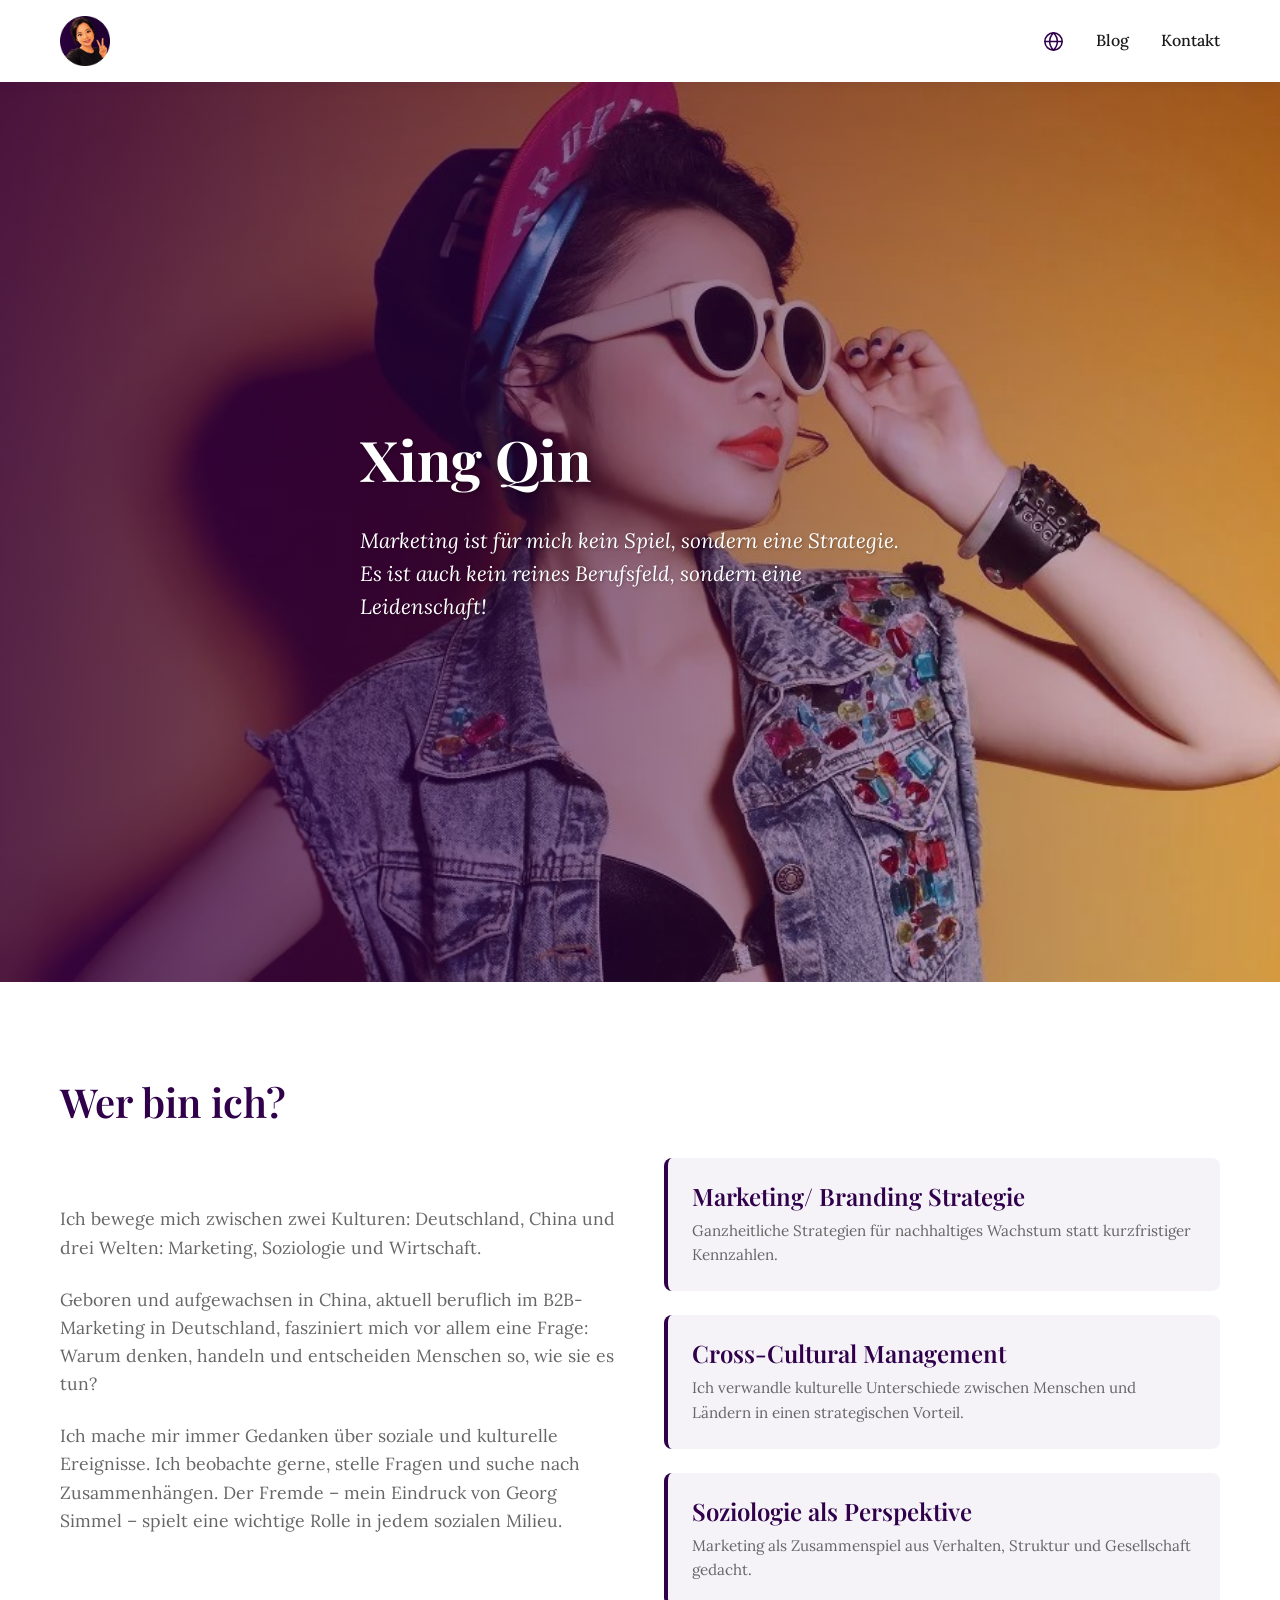
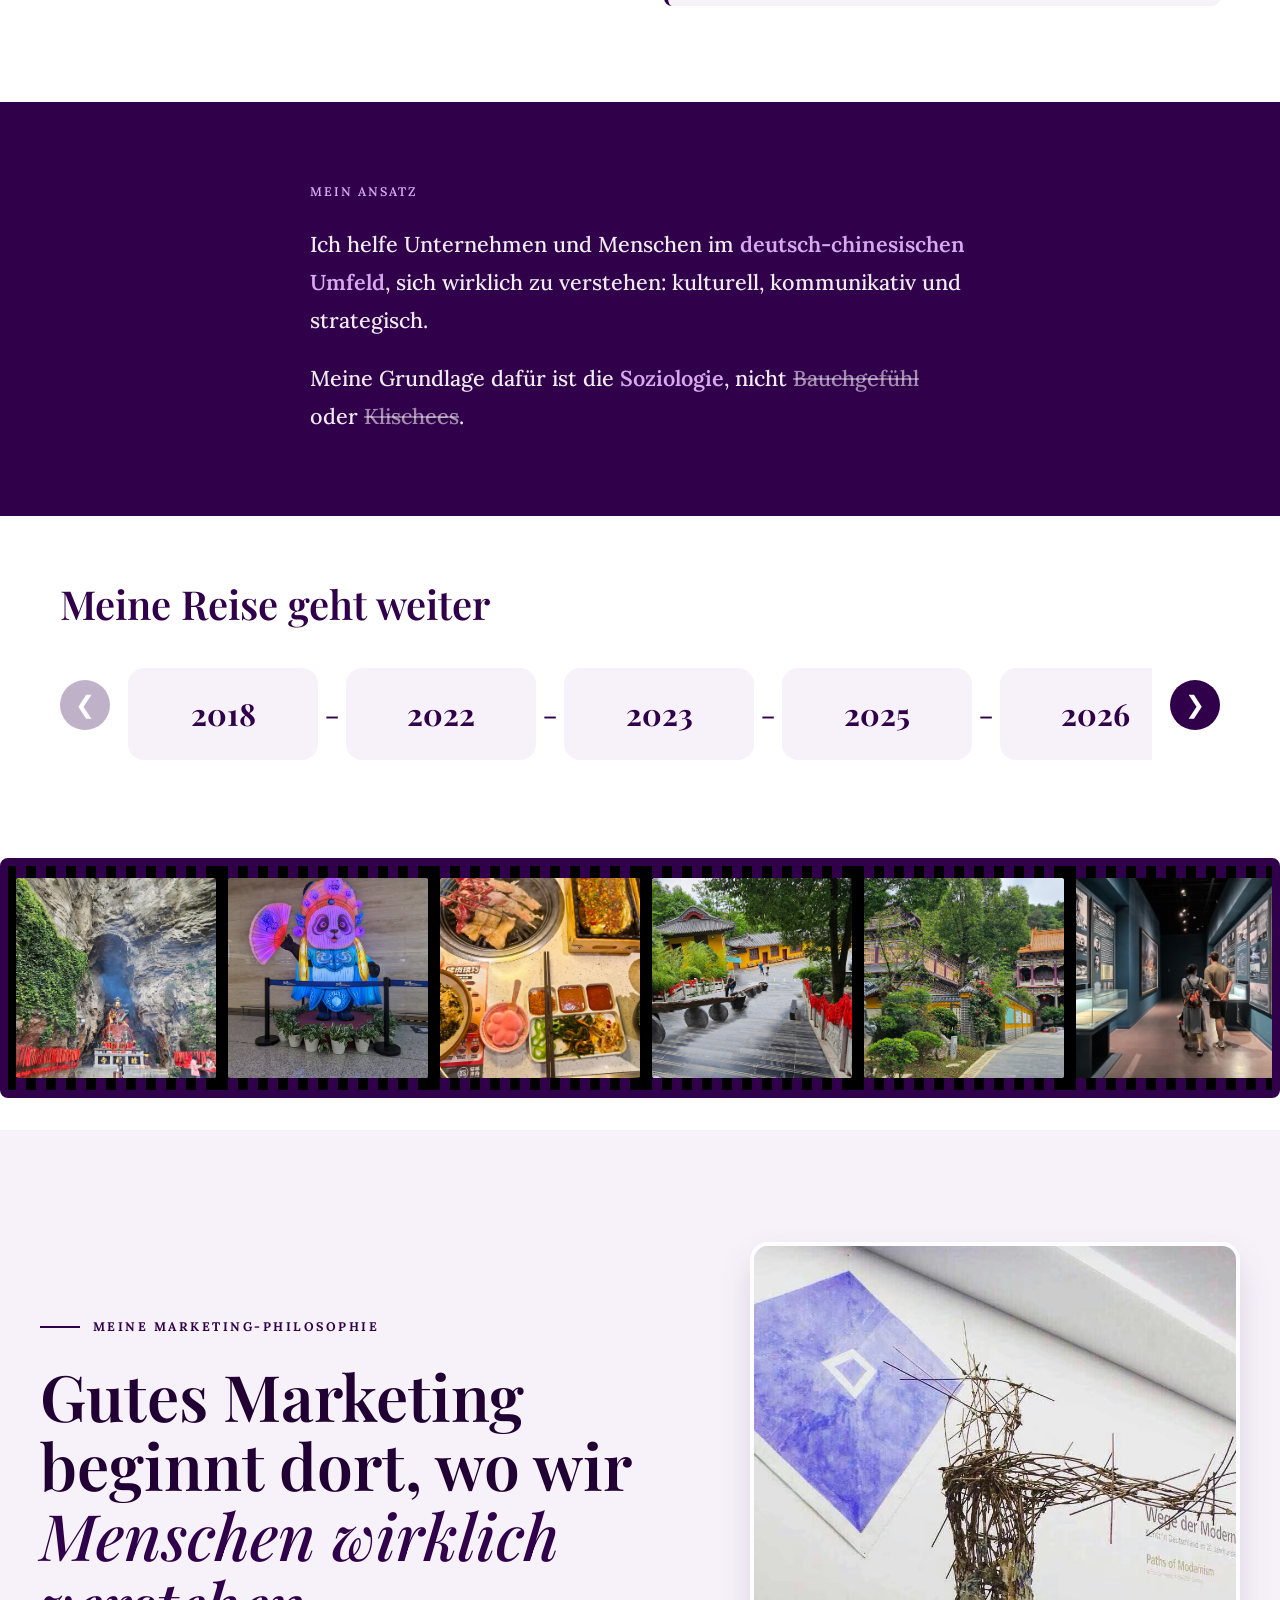
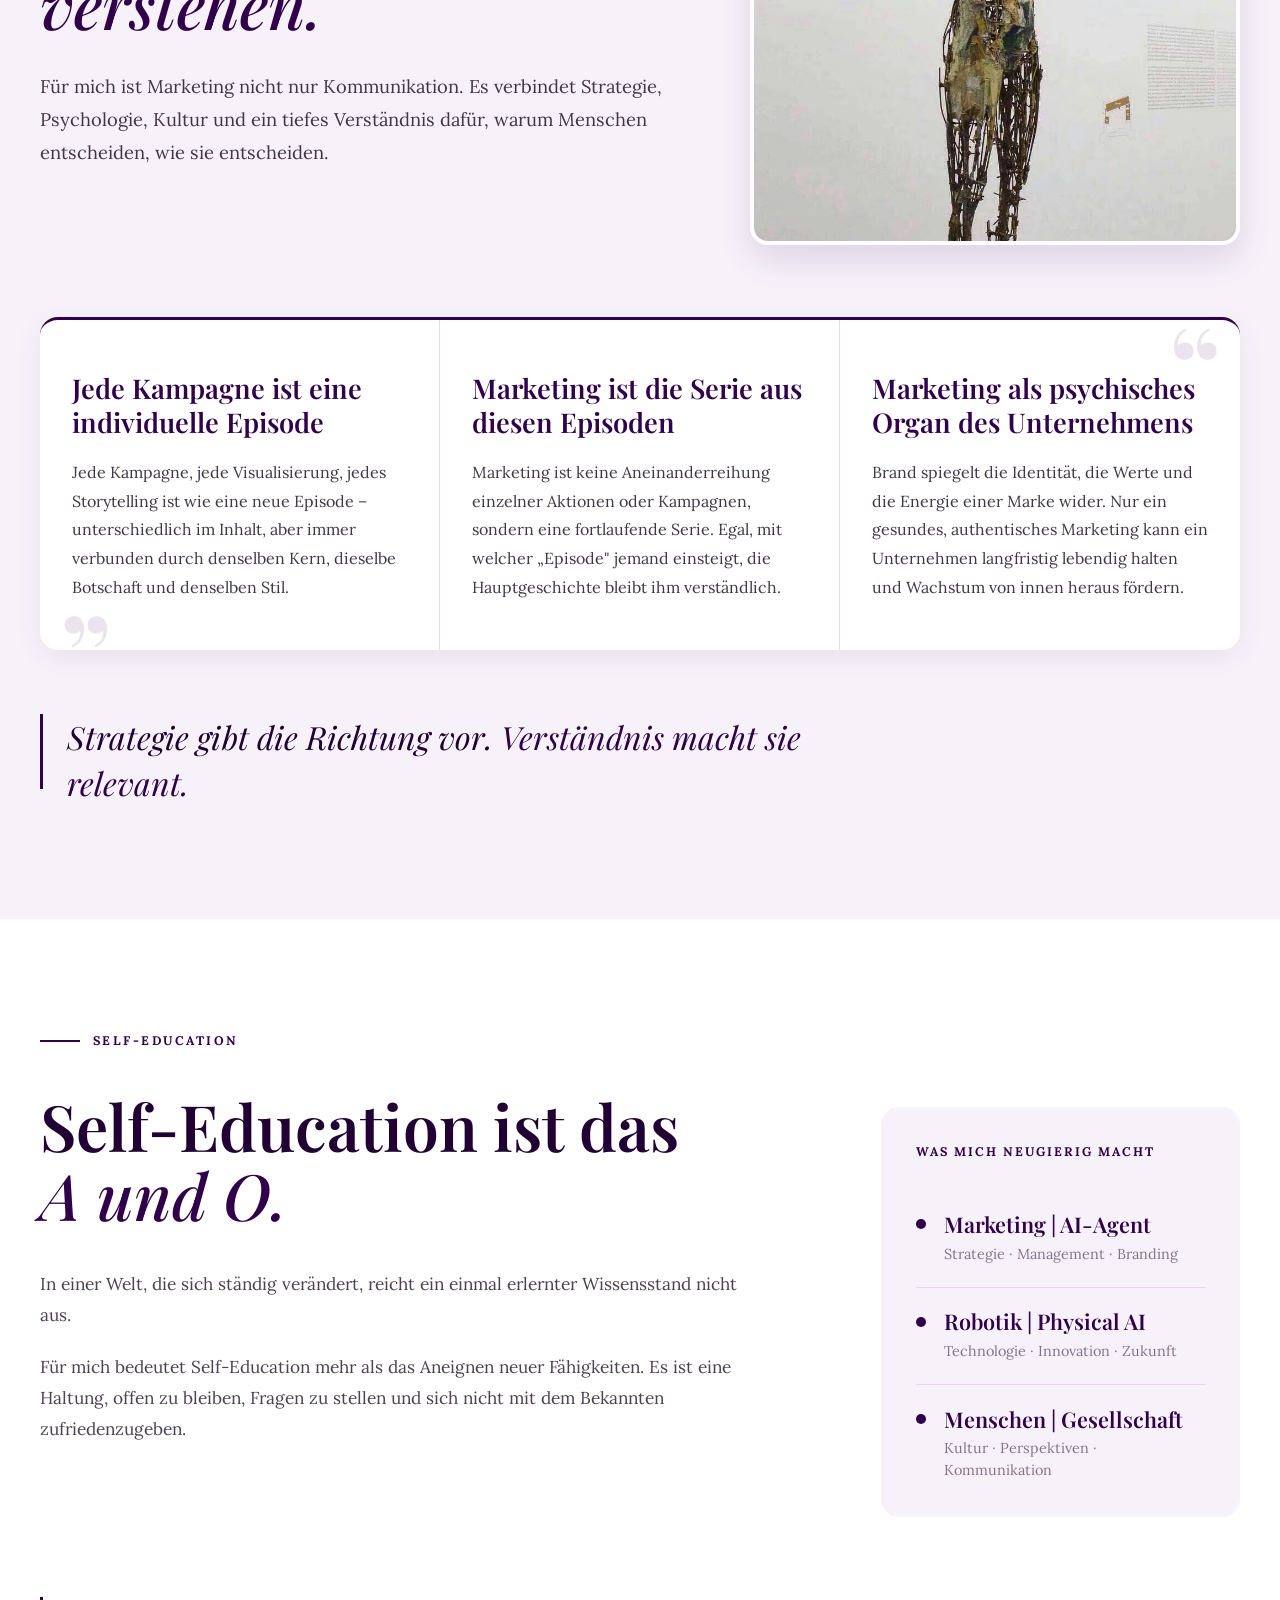
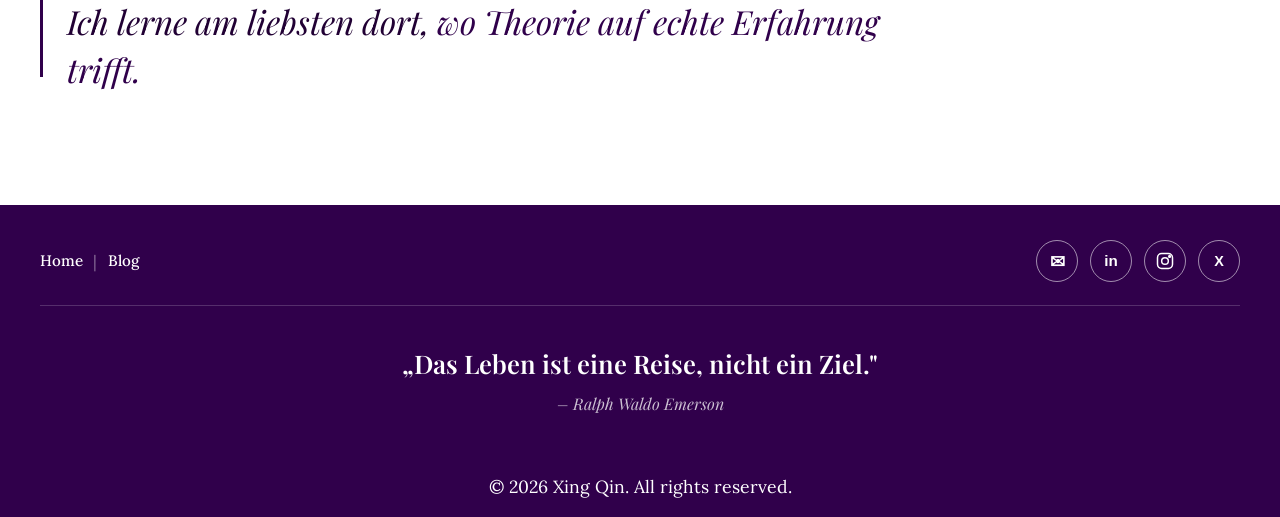
==== commit 0bc453b6: "Update index.html" ====
--- a/index.html
+++ b/index.html
@@ -236,16 +236,6 @@
                     </div>
 
 
-                    <!-- 2024 -->
-                    <div class="dcbo-year-item dcbo-year-item-2024" tabindex="0">
-
-                        <div class="dcbo-year-pill">
-                            2024
-                        </div>
-
-                    </div>
-
-
                     <!-- 2025 -->
                     <div class="dcbo-year-item dcbo-year-item-2025" tabindex="0">
 
@@ -350,27 +340,6 @@
             </div>
 
 
-            <!-- 2024 -->
-            <div class="dcbo-year-popup dcbo-year-popup-2024">
-
-                <div class="dcbo-year-popup-year">
-                    2024
-                </div>
-
-                <h3>
-                    Nach einem Jahr zurück im Beruf
-                </h3>
-
-                <div class="dcbo-year-popup-divider"></div>
-
-                <p>
-                    Ich bin stärker geworden. Beruf und Familie?
-                    Das manage ich gut.
-                </p>
-
-            </div>
-
-
             <!-- 2025 -->
             <div class="dcbo-year-popup dcbo-year-popup-2025">
 
@@ -385,10 +354,7 @@
                 <div class="dcbo-year-popup-divider"></div>
 
                 <p>
-                    Inhouse-Marketing von 0 auf 1 aufgebaut.
-                    Die Ergebnisse zeigen den Erfolg:
-                    von Leadgenerierung über Kampagnensteuerung
-                    bis zur Automatisierung läuft reibungslos.
+                    Neuer Job, neue Challenge. Beruf und Familie? Das manage ich gut.
                 </p>
 
             </div>
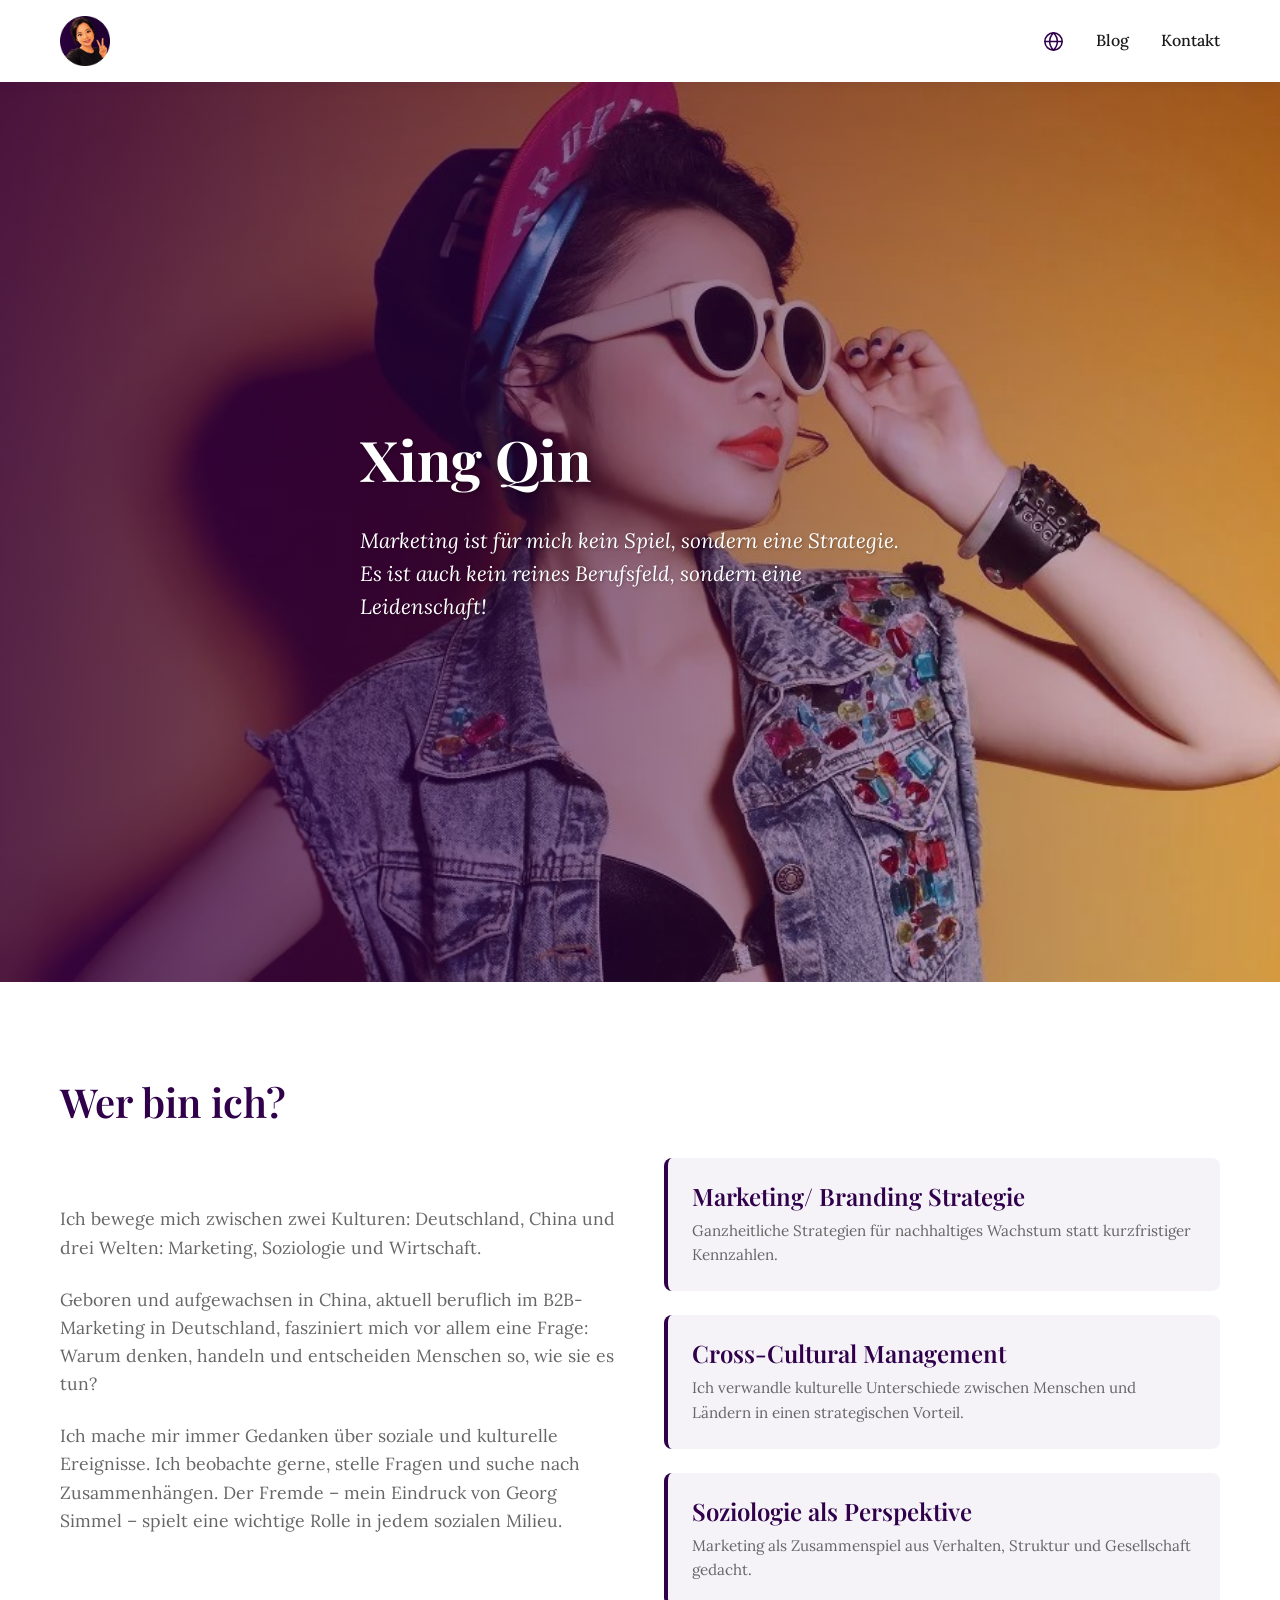
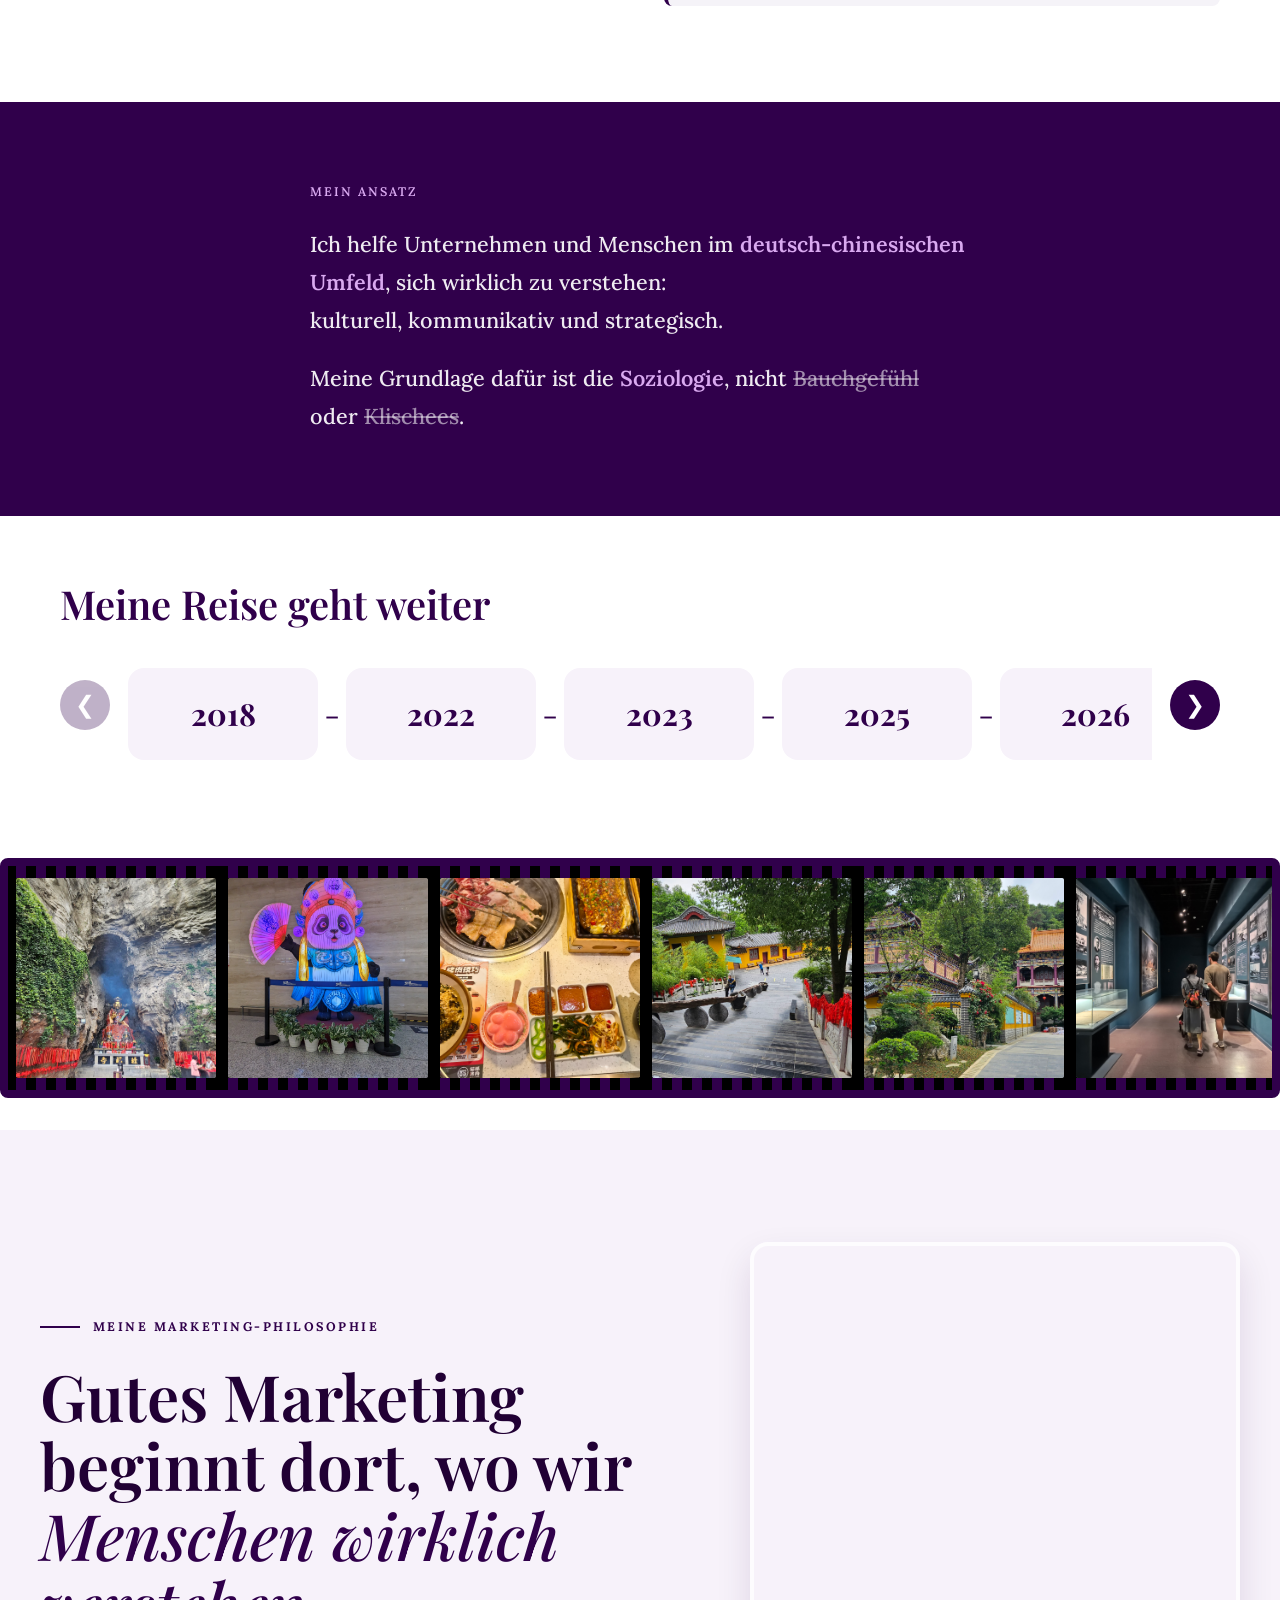
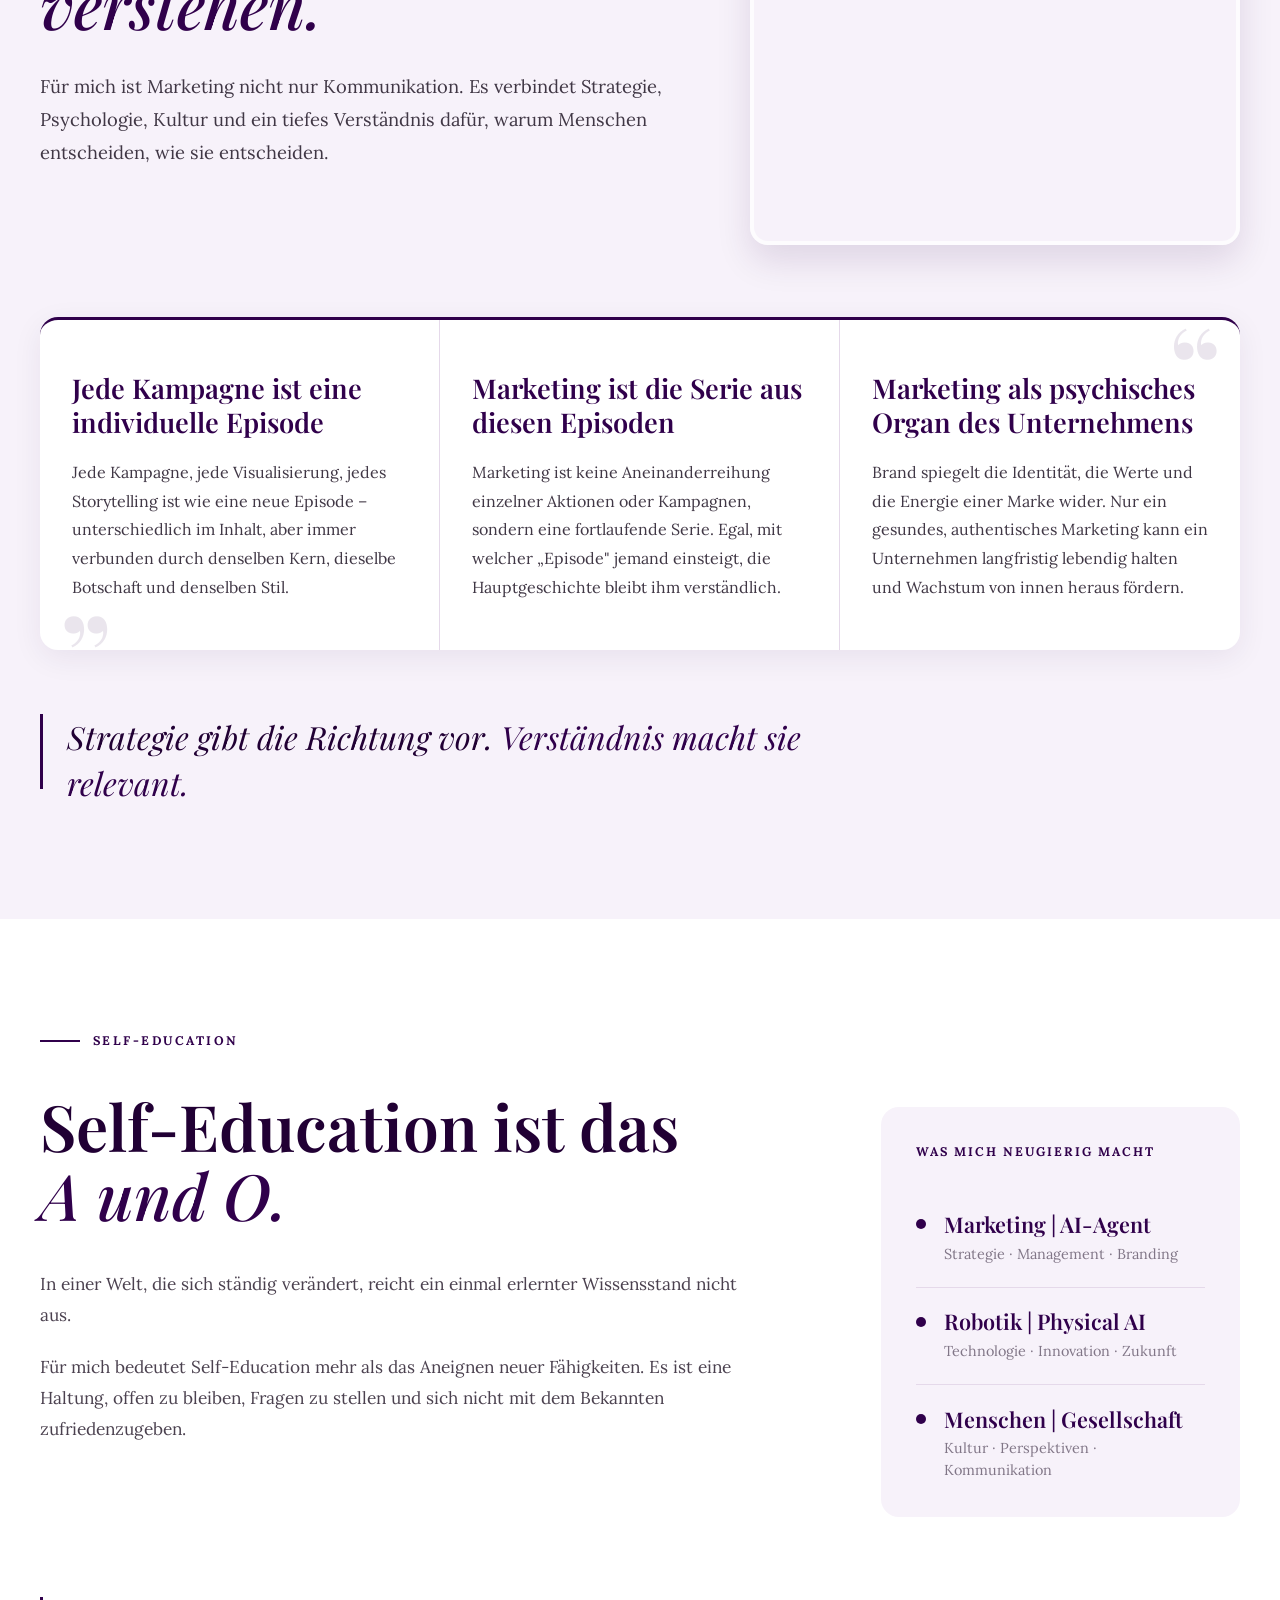
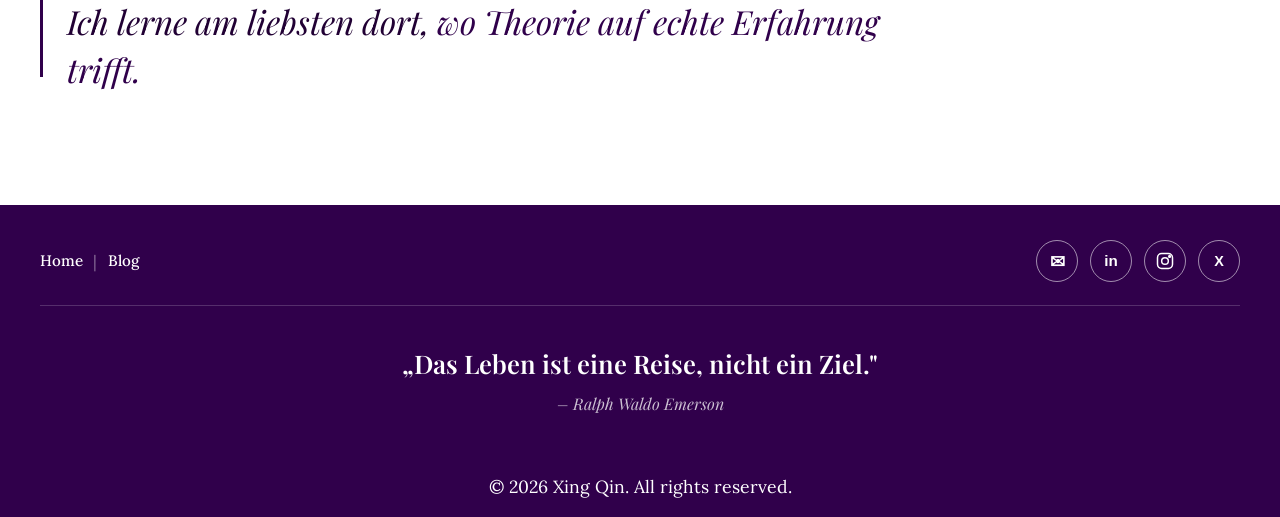
==== commit 98c53ef6: "Update index.html" ====
--- a/index.html
+++ b/index.html
@@ -159,7 +159,7 @@
             <span class="approach-kicker">Mein Ansatz</span>
             <p>
                 Ich helfe Unternehmen und Menschen im <span class="approach-accent">deutsch-chinesischen Umfeld</span>,
-                sich wirklich zu verstehen: kulturell, kommunikativ und strategisch.
+                sich wirklich zu verstehen:<br> kulturell, kommunikativ und strategisch.
             </p>
             <p>
                 Meine Grundlage dafür ist die <span class="approach-accent">Soziologie</span>, nicht <span class="approach-muted">Bauchgefühl</span> oder <span class="approach-muted">Klischees</span>.
@@ -810,8 +810,7 @@
             <div class="dcbo-self-education-content">
 
                 <h2 class="dcbo-self-education-title">
-                    Self-Education ist das
-                    <span>A und O.</span>
+                    Self-Education ist das <span>A und O.</span>
                 </h2>
 
 
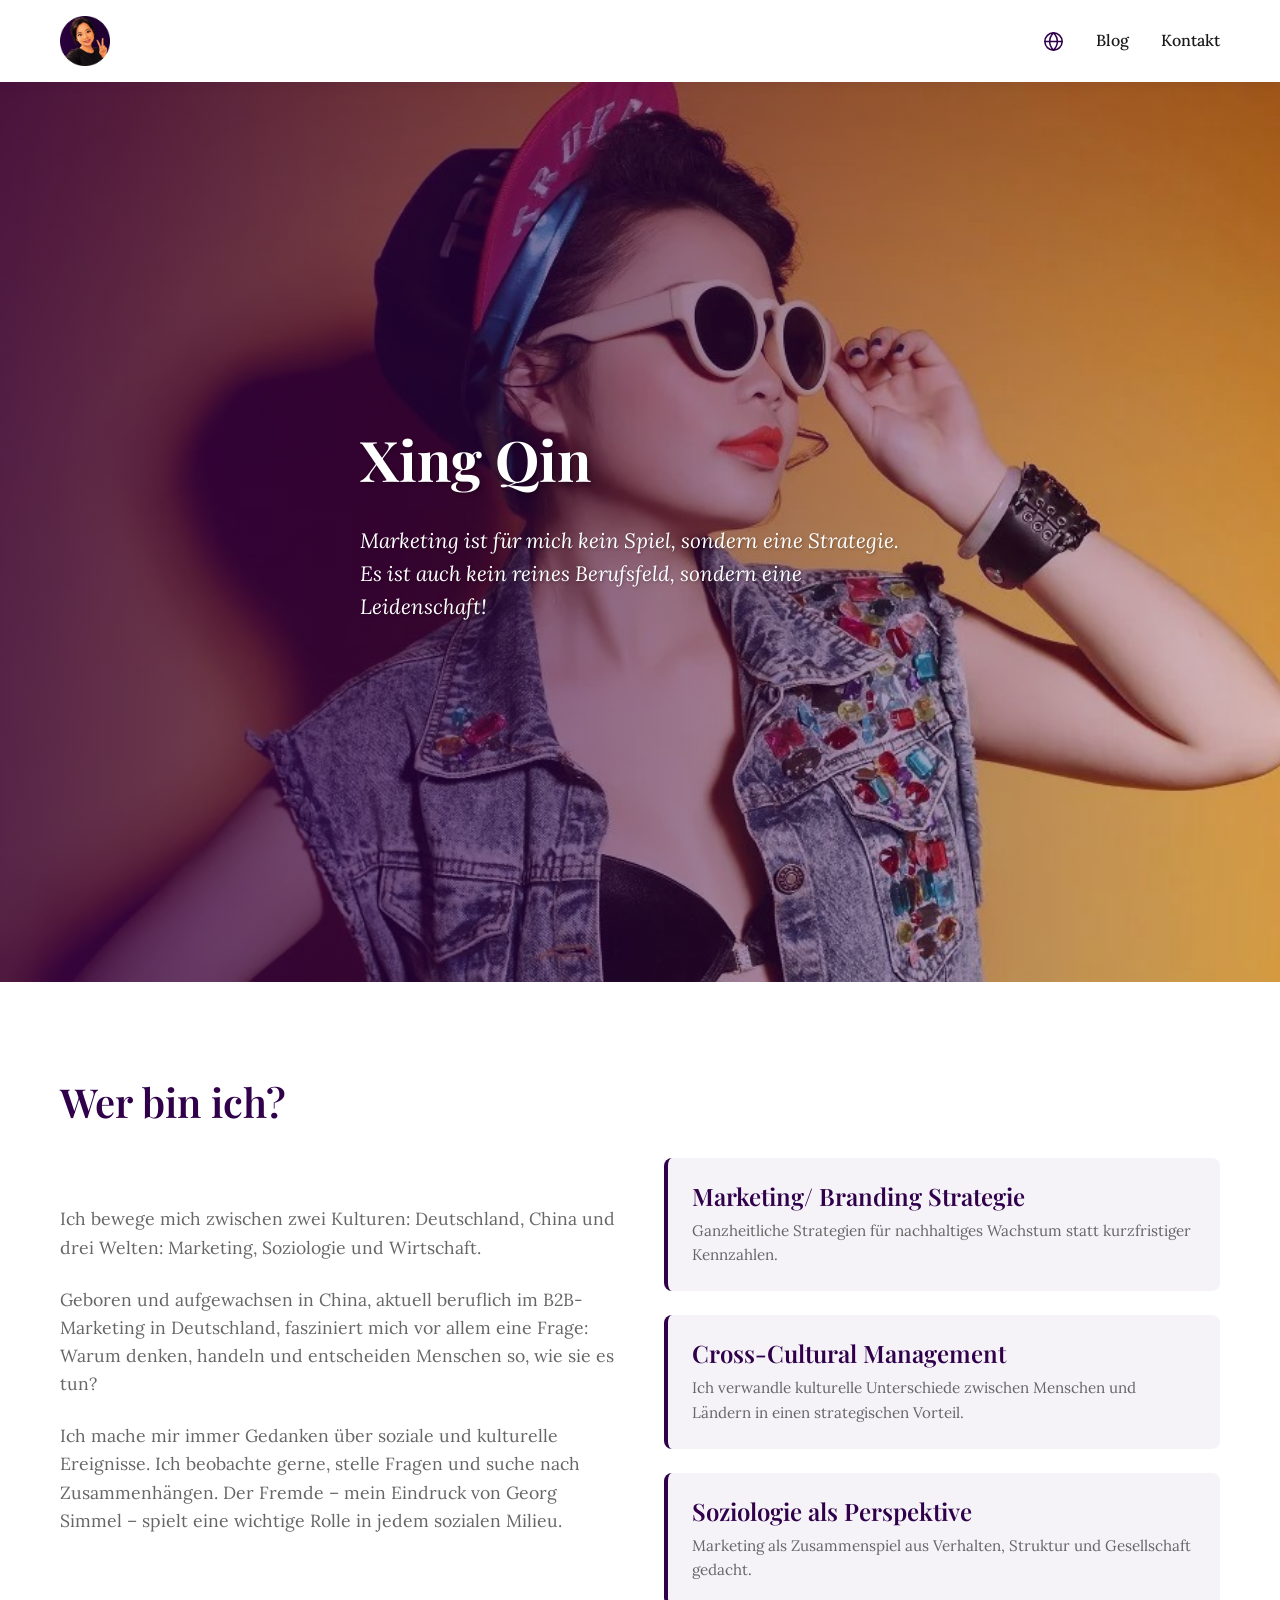
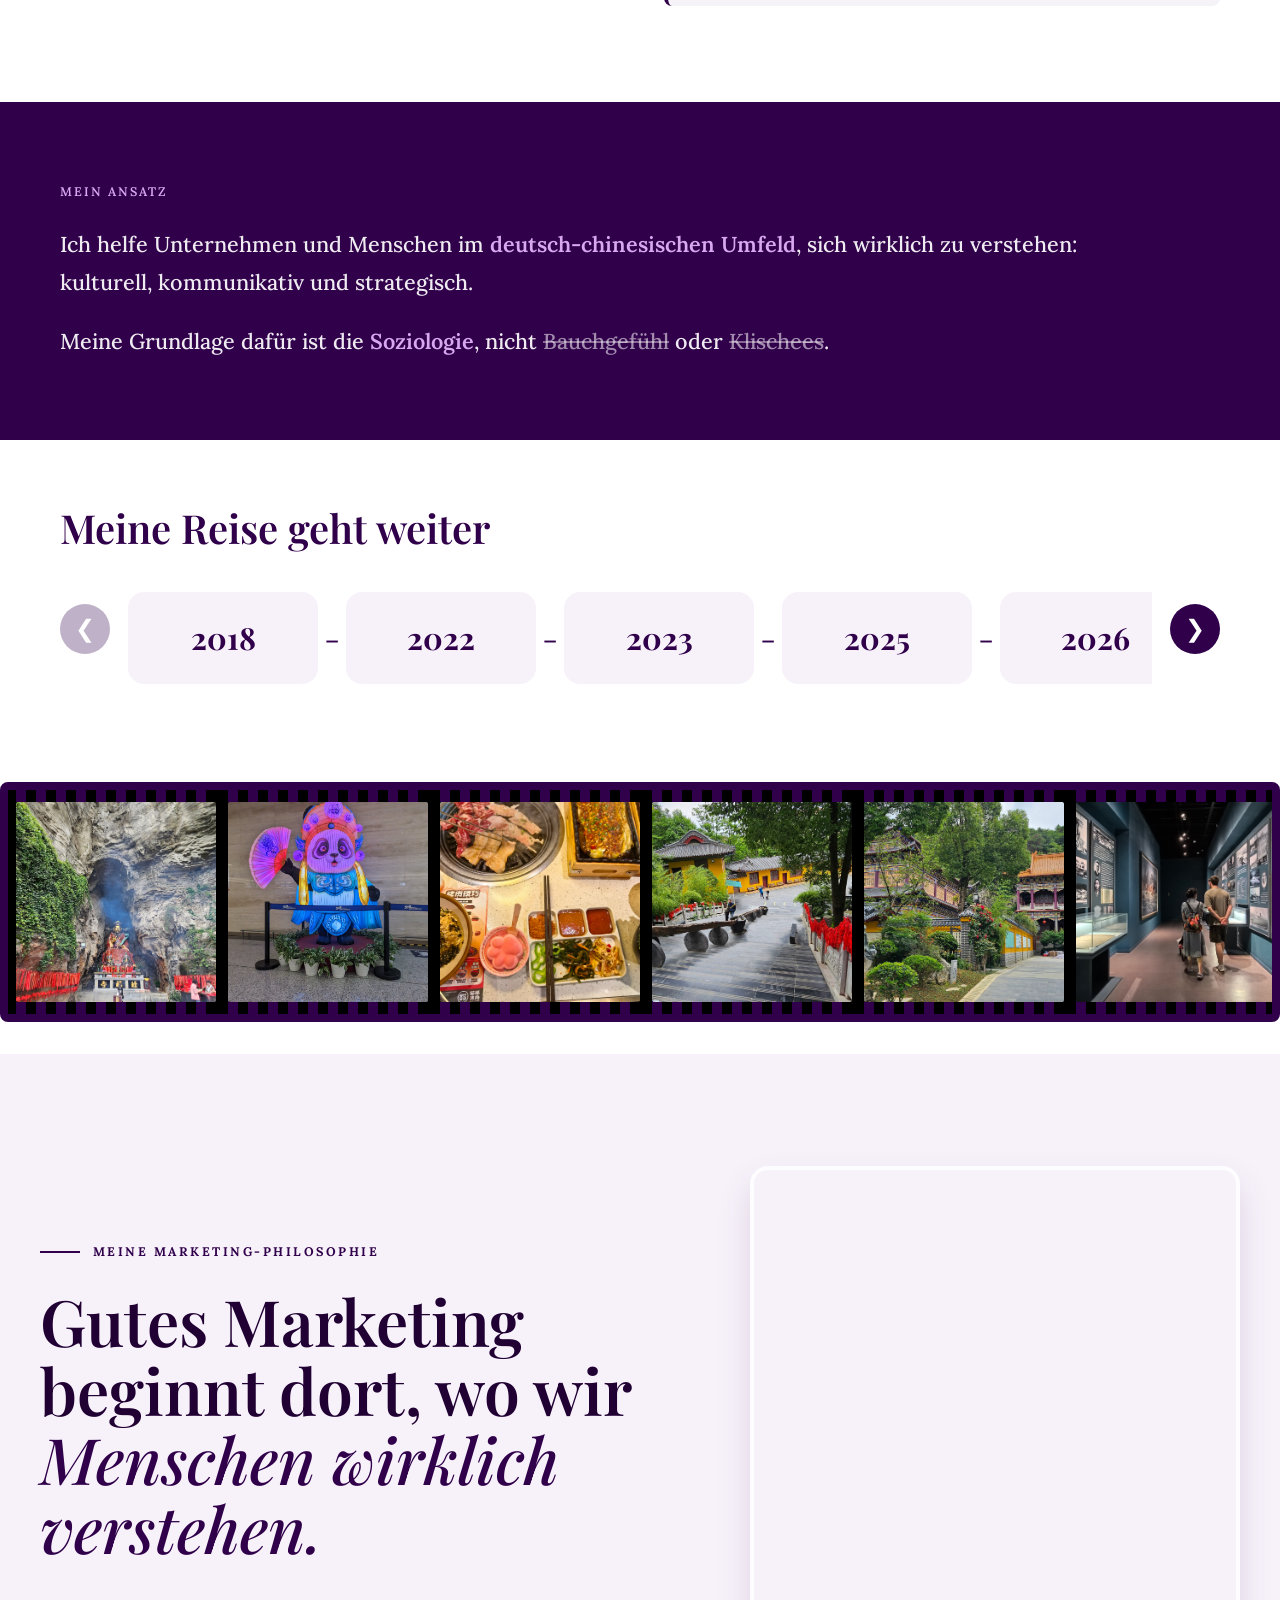
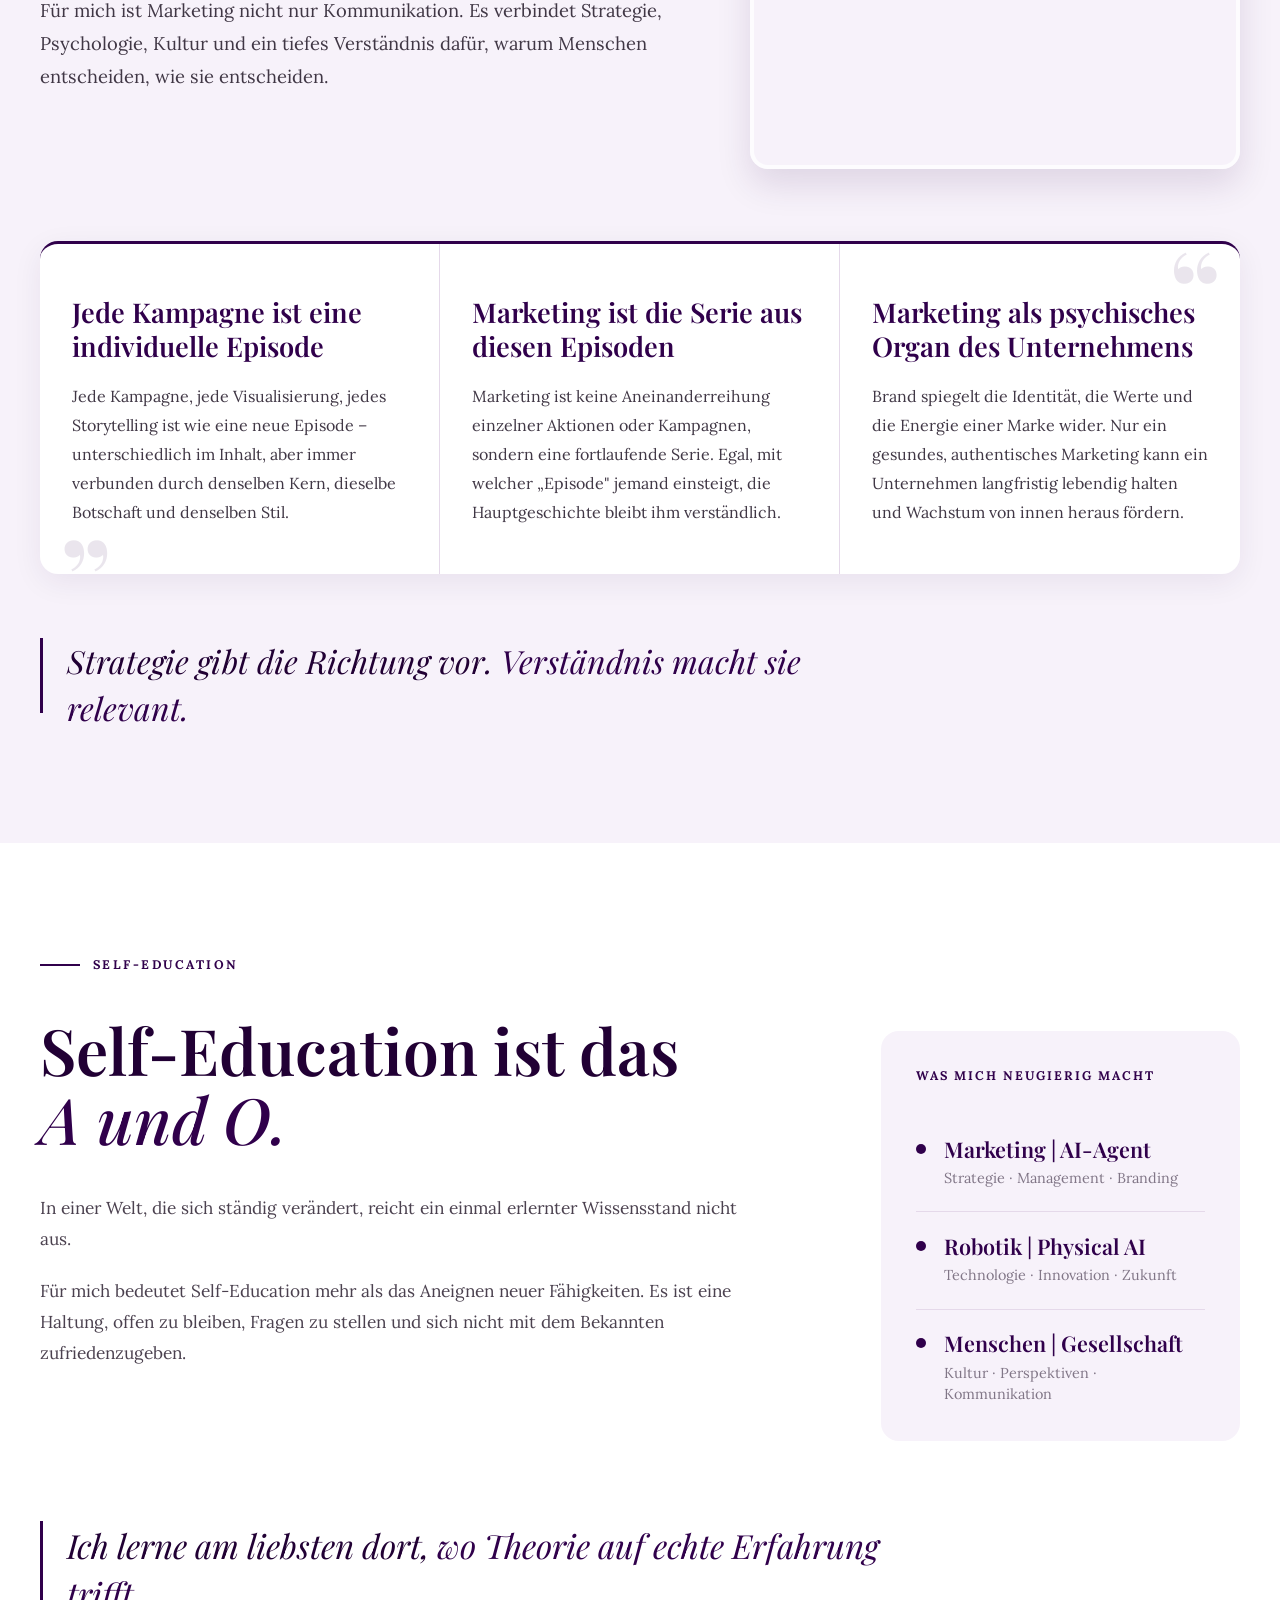
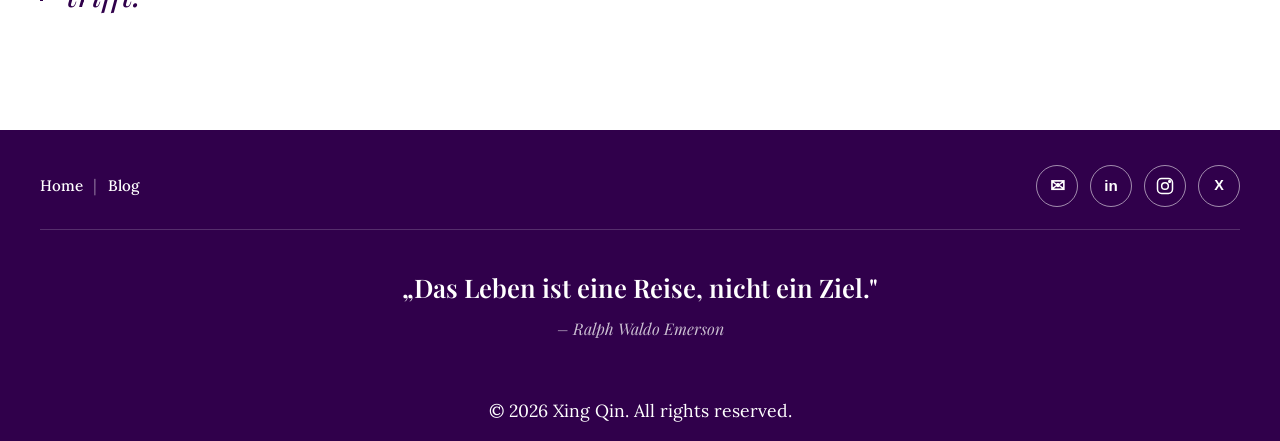
==== commit df9d163d: "Update alt attributes for film photos" ====
--- a/index.html
+++ b/index.html
@@ -563,19 +563,19 @@
                 </div>
 
                 <div class="film-photo">
-                    <img src="images/tibet.jpg" alt="sirmione italy" class="film-photo-img">
-                </div>
-
-                <div class="film-photo">
-                    <img src="images/peking.jpg" alt="sirmione italy" class="film-photo-img">
-                </div>
-
-                <div class="film-photo">
-                    <img src="images/mauer.jpg" alt="sirmione italy" class="film-photo-img">
-                </div>
-
-                <div class="film-photo">
-                    <img src="images/schnee.jpg" alt="sirmione italy" class="film-photo-img">
+                    <img src="images/tibet.jpg" alt="tibet china" class="film-photo-img">
+                </div>
+
+                <div class="film-photo">
+                    <img src="images/peking.jpg" alt="peking china" class="film-photo-img">
+                </div>
+
+                <div class="film-photo">
+                    <img src="images/mauer.jpg" alt="chinesische mauer" class="film-photo-img">
+                </div>
+
+                <div class="film-photo">
+                    <img src="images/schnee.jpg" alt="schnee tibet" class="film-photo-img">
                 </div>
                 
             </div>
@@ -630,19 +630,19 @@
                 </div>
                 
                 <div class="film-photo">
-                    <img src="images/tibet.jpg" alt="sirmione italy" class="film-photo-img">
-                </div>
-
-                <div class="film-photo">
-                    <img src="images/peking.jpg" alt="sirmione italy" class="film-photo-img">
-                </div>
-
-                <div class="film-photo">
-                    <img src="images/mauer.jpg" alt="sirmione italy" class="film-photo-img">
-                </div>
-
-                <div class="film-photo">
-                    <img src="images/schnee.jpg" alt="sirmione italy" class="film-photo-img">
+                    <img src="images/tibet.jpg" alt="tibet china" class="film-photo-img">
+                </div>
+
+                <div class="film-photo">
+                    <img src="images/peking.jpg" alt="peking china" class="film-photo-img">
+                </div>
+
+                <div class="film-photo">
+                    <img src="images/mauer.jpg" alt="chinesische mauer" class="film-photo-img">
+                </div>
+
+                <div class="film-photo">
+                    <img src="images/schnee.jpg" alt="schnee tibet" class="film-photo-img">
                 </div>
 
                 
--- a/styles.css
+++ b/styles.css
@@ -706,9 +706,7 @@
     padding: 5rem 20px;
     margin-bottom: 4rem;
 }
-.approach .container {
-    max-width: 700px;
-}
+
 .approach-kicker {
     display: block;
     font-family: 'Lora', serif;
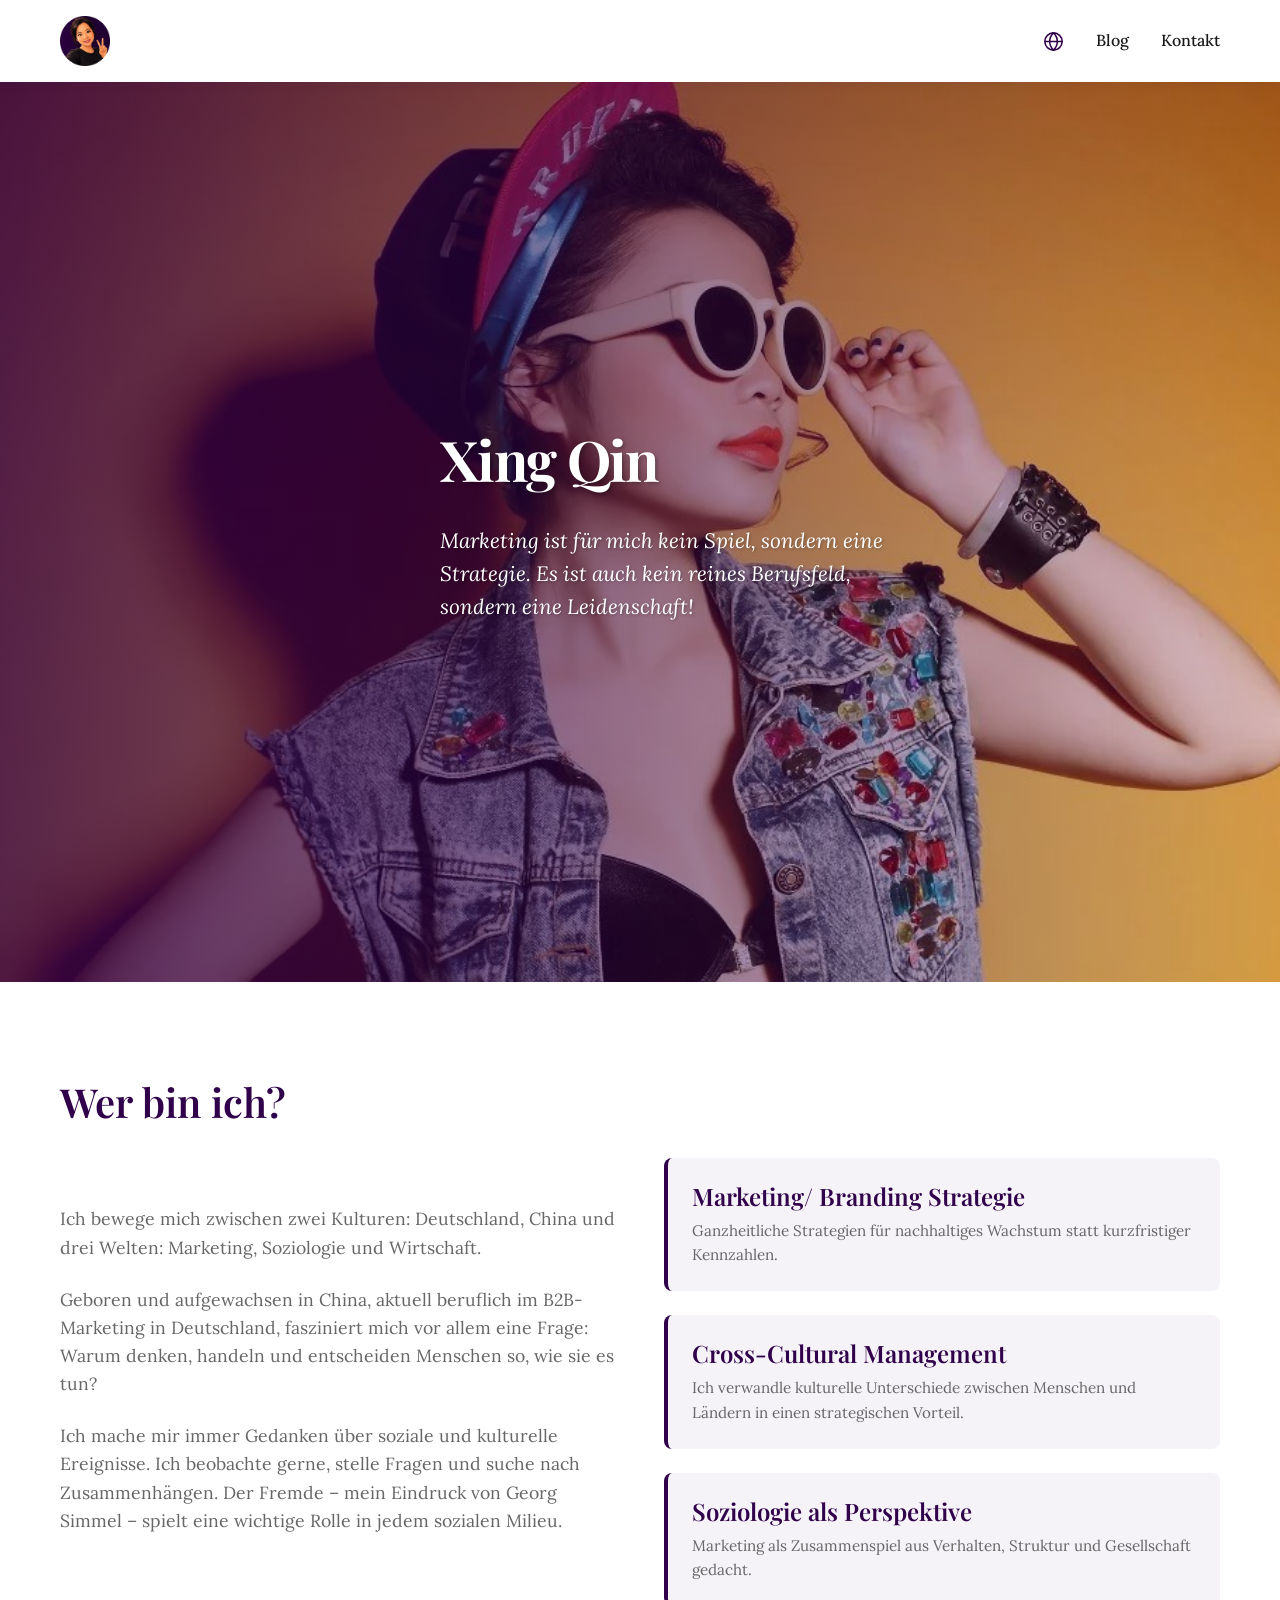
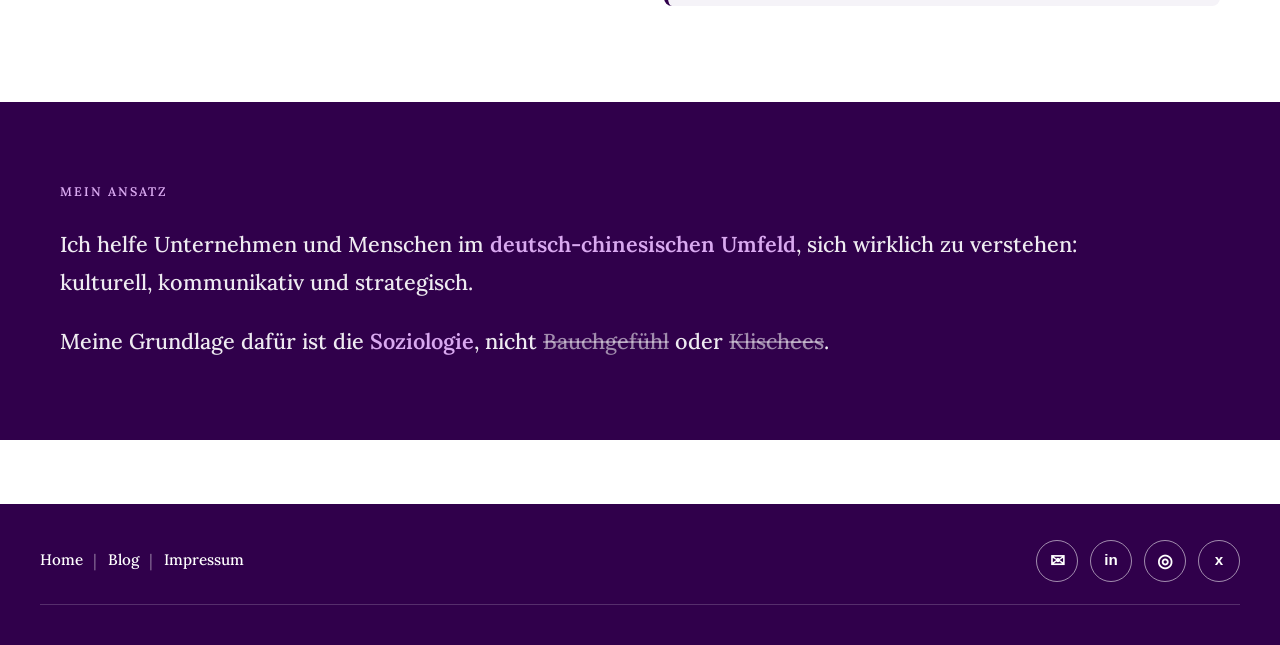
==== commit 5d92fb39: "Link the Impressum in the homepage footer" ====
--- a/index.html
+++ b/index.html
@@ -5,1072 +5,107 @@
     <meta name="viewport" content="width=device-width, initial-scale=1.0">
     <title>Xing Qin</title>
     <meta name="description" content="Xing Qin – B2B-Marketing-Strategin mit Hintergrund in Soziologie. Zwischen Deutschland und China zuhause, verbindet sie Marketing, Kultur und Menschenverständnis.">
-<link rel="canonical" href="https://doximing.github.io/">
-<meta property="og:type" content="website">
-<meta property="og:title" content="Xing Qin | B2B Marketing & Cross-Cultural Management">
-<meta property="og:description" content="B2B-Marketing-Strategin mit Hintergrund in Soziologie. Zwischen Deutschland und China zuhause, verbindet Xing Marketing, Kultur und Menschenverständnis.">
-<meta property="og:image" content="https://doximing.github.io/hero.jpeg">
-<meta property="og:url" content="https://doximing.github.io/">
-<meta name="twitter:card" content="summary_large_image">
-<link rel="icon" type="image/png" href="images/favicon.png">
-<link rel="icon" type="image/x-icon" href="favicon.ico">
-<link rel="apple-touch-icon" href="images/apple-touch-icon.png">
+    <link rel="canonical" href="https://doximing.github.io/">
+    <meta property="og:type" content="website">
+    <meta property="og:title" content="Xing Qin | B2B Marketing & Cross-Cultural Management">
+    <meta property="og:description" content="B2B-Marketing-Strategin mit Hintergrund in Soziologie. Zwischen Deutschland und China zuhause, verbindet Xing Marketing, Kultur und Menschenverständnis.">
+    <meta property="og:image" content="https://doximing.github.io/hero.jpeg">
+    <meta property="og:url" content="https://doximing.github.io/">
+    <meta name="twitter:card" content="summary_large_image">
+    <link rel="icon" type="image/png" href="images/favicon.png">
+    <link rel="icon" type="image/x-icon" href="favicon.ico">
+    <link rel="apple-touch-icon" href="images/apple-touch-icon.png">
     <link href="https://fonts.googleapis.com/css2?family=Playfair+Display:wght@400;600;700&family=Lora:wght@400;500;600&display=swap" rel="stylesheet">
     <link rel="stylesheet" href="styles.css">
 </head>
-<body
-    
-    <!-- Navigation -->
-<div id="Home"></div>
+<body>
+    <div id="Home"></div>
 
-<nav class="navbar">
-    <div class="container">
+    <nav class="navbar">
+        <div class="container">
+            <div class="nav-brand">
+                <a href="/"><img class="dcbo-nav-logo" src="images/xing-avatar.png" alt="Xing Qin"></a>
+            </div>
+            <div class="dcbo-nav-actions">
+                <details class="dcbo-language-menu">
+                    <summary class="dcbo-language-button" aria-label="Sprache auswählen">
+                        <svg class="dcbo-language-icon" viewBox="0 0 24 24" aria-hidden="true">
+                            <circle cx="12" cy="12" r="9"></circle>
+                            <path d="M3 12h18"></path>
+                            <path d="M12 3c2.5 2.5 4 5.5 4 9s-1.5 6.5-4 9"></path>
+                            <path d="M12 3c-2.5 2.5-4 5.5-4 9s1.5 6.5 4 9"></path>
+                        </svg>
+                    </summary>
+                    <div class="dcbo-language-dropdown">
+                        <div class="dcbo-language-title">Sprache auswählen</div>
+                        <a class="dcbo-language-option dcbo-language-active" href="/"><span>Deutsch</span><span class="dcbo-language-check">✓</span></a>
+                        <a class="dcbo-language-option" href="/en/"><span>English</span></a>
+                    </div>
+                </details>
+                <ul class="nav-menu">
+                    <li><a href="/blog/">Blog</a></li>
+                    <li><a href="#Kontakt">Kontakt</a></li>
+                </ul>
+            </div>
+        </div>
+    </nav>
 
-        <div class="nav-brand">
-          <a href="/">
-            <img
-                class="dcbo-nav-logo"
-                src="images/xing-avatar.png"
-                alt="Xing Qin">
-            </a>
-        </div>
-<div class="dcbo-nav-actions">
-
-    <!-- Language dropdown -->
-    <details class="dcbo-language-menu">
-
-        <summary
-            class="dcbo-language-button"
-            aria-label="Sprache auswählen">
-
-            <svg
-                class="dcbo-language-icon"
-                viewBox="0 0 24 24"
-                aria-hidden="true">
-
-                <circle cx="12" cy="12" r="9"></circle>
-
-                <path d="M3 12h18"></path>
-
-                <path d="M12 3c2.5 2.5 4 5.5 4 9s-1.5 6.5-4 9"></path>
-
-                <path d="M12 3c-2.5 2.5-4 5.5-4 9s1.5 6.5 4 9"></path>
-
-            </svg>
-
-        </summary>
-
-
-        <div class="dcbo-language-dropdown">
-
-            <div class="dcbo-language-title">
-                Sprache auswählen
-            </div>
-
-            <a
-                class="dcbo-language-option dcbo-language-active"
-                href="/">
-                <span>Deutsch</span>
-                <span class="dcbo-language-check">✓</span>
-            </a>
-
-            <a
-                class="dcbo-language-option"
-                href="/en/">
-                <span>English</span>
-            </a>
-
-        </div>
-
-    </details>
-
-
-    <ul class="nav-menu">
-      <li>
-          <a href="/blog/">Blog</a>
-      </li>
-        
-        <li>
-            <a href="#Kontakt">Kontakt</a>
-        </li>
-    </ul>
-
-</div>
-
-    </div>
-</nav>
-
-    <!-- Hero Section with Background Image -->
     <section id="home" class="hero">
         <div class="hero-overlay"></div>
         <div class="container">
             <div class="hero-content">
                 <div class="hero-text">
-                    <h1 class="hero-title">Xing Qin</h1>
-                    <p class="hero-subtitle">Marketing ist für mich kein Spiel, sondern eine Strategie. 
-                        Es ist auch kein reines Berufsfeld, sondern eine Leidenschaft! </p>
+                    <h1 class="hero-title" id="heroTitle">Xing Qin</h1>
+                    <p class="hero-subtitle">Marketing ist für mich kein Spiel, sondern eine Strategie. Es ist auch kein reines Berufsfeld, sondern eine Leidenschaft!</p>
                 </div>
             </div>
         </div>
     </section>
 
-    <!-- About Section -->
     <section id="about" class="about">
         <div class="container">
             <h2>Wer bin ich?</h2>
             <div class="about-content">
                 <div class="about-text">
-                    <p>
-                        Ich bewege mich zwischen zwei Kulturen: Deutschland, China 
-                        und drei Welten: Marketing, Soziologie und Wirtschaft.
-                    </p>
-                    <p>
-                        Geboren und aufgewachsen in China, aktuell beruflich im B2B-Marketing in Deutschland, 
-                        fasziniert mich vor allem eine Frage: Warum denken, handeln und entscheiden Menschen so, wie sie es tun?
-                    </p>
-                     <p>
-                    Ich mache mir immer Gedanken über soziale und kulturelle Ereignisse.   
-                    Ich beobachte gerne, stelle Fragen und suche nach Zusammenhängen. 
-                    Der Fremde – mein Eindruck von Georg Simmel – spielt eine wichtige Rolle in jedem sozialen Milieu.
-                     </p>
+                    <p>Ich bewege mich zwischen zwei Kulturen: Deutschland, China und drei Welten: Marketing, Soziologie und Wirtschaft.</p>
+                    <p>Geboren und aufgewachsen in China, aktuell beruflich im B2B-Marketing in Deutschland, fasziniert mich vor allem eine Frage: Warum denken, handeln und entscheiden Menschen so, wie sie es tun?</p>
+                    <p>Ich mache mir immer Gedanken über soziale und kulturelle Ereignisse. Ich beobachte gerne, stelle Fragen und suche nach Zusammenhängen. Der Fremde – mein Eindruck von Georg Simmel – spielt eine wichtige Rolle in jedem sozialen Milieu.</p>
                 </div>
                 <div class="about-highlights">
-                    <div class="highlight">
-                        <h3>Marketing/ Branding Strategie</h3>
-                        <p>Ganzheitliche Strategien für nachhaltiges Wachstum statt kurzfristiger Kennzahlen.</p>
-                    </div>
-                    <div class="highlight">
-                        <h3>Cross-Cultural Management</h3>
-                        <p>Ich verwandle kulturelle Unterschiede zwischen Menschen und Ländern in einen strategischen Vorteil.</p>
-                    </div>
-                    <div class="highlight">
-                        <h3>Soziologie als Perspektive</h3>
-                        <p>Marketing als Zusammenspiel aus Verhalten, Struktur und Gesellschaft gedacht.</p>
-                    </div>
+                    <div class="highlight"><h3>Marketing/ Branding Strategie</h3><p>Ganzheitliche Strategien für nachhaltiges Wachstum statt kurzfristiger Kennzahlen.</p></div>
+                    <div class="highlight"><h3>Cross-Cultural Management</h3><p>Ich verwandle kulturelle Unterschiede zwischen Menschen und Ländern in einen strategischen Vorteil.</p></div>
+                    <div class="highlight"><h3>Soziologie als Perspektive</h3><p>Marketing als Zusammenspiel aus Verhalten, Struktur und Gesellschaft gedacht.</p></div>
                 </div>
             </div>
         </div>
     </section>
-    
-</section>
-    <!-- Mein Ansatz Section -->
+
     <section id="ansatz" class="approach">
         <div class="container">
             <span class="approach-kicker">Mein Ansatz</span>
-            <p>
-                Ich helfe Unternehmen und Menschen im <span class="approach-accent">deutsch-chinesischen Umfeld</span>,
-                sich wirklich zu verstehen:<br> kulturell, kommunikativ und strategisch.
-            </p>
-            <p>
-                Meine Grundlage dafür ist die <span class="approach-accent">Soziologie</span>, nicht <span class="approach-muted">Bauchgefühl</span> oder <span class="approach-muted">Klischees</span>.
-            </p>
+            <p>Ich helfe Unternehmen und Menschen im <span class="approach-accent">deutsch-chinesischen Umfeld</span>, sich wirklich zu verstehen:<br> kulturell, kommunikativ und strategisch.</p>
+            <p>Meine Grundlage dafür ist die <span class="approach-accent">Soziologie</span>, nicht <span class="approach-muted">Bauchgefühl</span> oder <span class="approach-muted">Klischees</span>.</p>
         </div>
     </section>
 
-
-    <!-- My Journey Section -->
-    <section id="journey" class="journey">
-    <div class="container">
-
-        <h2>Meine Reise geht weiter</h2>
-
-
-        <div class="dcbo-year-carousel">
-
-
-            <!-- ======================================
-                 CSS-ONLY CAROUSEL POSITIONS
-                 ====================================== -->
-
-            <input class="dcbo-year-state" type="radio" name="dcbo-year-position" id="dcbo-year-pos-1" checked="">
-
-            <input class="dcbo-year-state" type="radio" name="dcbo-year-position" id="dcbo-year-pos-2">
-
-            <input class="dcbo-year-state" type="radio" name="dcbo-year-position" id="dcbo-year-pos-3">
-
-            <input class="dcbo-year-state" type="radio" name="dcbo-year-position" id="dcbo-year-pos-4">
-
-            <input class="dcbo-year-state" type="radio" name="dcbo-year-position" id="dcbo-year-pos-5">
-
-            <input class="dcbo-year-state" type="radio" name="dcbo-year-position" id="dcbo-year-pos-6">
-
-            <input class="dcbo-year-state" type="radio" name="dcbo-year-position" id="dcbo-year-pos-7">
-
-
-            <!-- ======================================
-                 YEAR VIEWPORT
-                 ====================================== -->
-
-            <div class="dcbo-year-viewport">
-
-                <div class="dcbo-year-track">
-
-
-                    <!-- 2018 -->
-                    <div class="dcbo-year-item dcbo-year-item-2018" tabindex="0">
-
-                        <div class="dcbo-year-pill">
-                            2018
-                        </div>
-
-                    </div>
-
-
-                    <!-- 2022 -->
-                    <div class="dcbo-year-item dcbo-year-item-2022" tabindex="0">
-
-                        <div class="dcbo-year-pill">
-                            2022
-                        </div>
-
-                    </div>
-
-
-                    <!-- 2023 -->
-                    <div class="dcbo-year-item dcbo-year-item-2023" tabindex="0">
-
-                        <div class="dcbo-year-pill">
-                            2023
-                        </div>
-
-                    </div>
-
-
-                    <!-- 2025 -->
-                    <div class="dcbo-year-item dcbo-year-item-2025" tabindex="0">
-
-                        <div class="dcbo-year-pill">
-                            2025
-                        </div>
-
-                    </div>
-
-
-                    <!-- 2026 -->
-                    <div class="dcbo-year-item dcbo-year-item-2026" tabindex="0">
-
-                        <div class="dcbo-year-pill">
-                            2026
-                        </div>
-
-                    </div>
-
-
-                    <!-- FUTURE -->
-                    <div class="dcbo-year-item dcbo-year-item-future" tabindex="0">
-
-                        <div class="dcbo-year-pill">
-                            202x
-                        </div>
-
-                    </div>
-
-
-                </div>
-
-            </div>
-
-
-            <!-- ======================================
-                 CENTRAL DETAIL POPUPS
-                 ====================================== -->
-
-
-            <!-- 2018 -->
-            <div class="dcbo-year-popup dcbo-year-popup-2018">
-
-                <div class="dcbo-year-popup-year">
-                    2018
-                </div>
-
-                <h3>
-                    Studium der Soziologie
-                </h3>
-
-                <div class="dcbo-year-popup-divider"></div>
-
-                <p>
-                    B.A. und M.A. in 4 Jahren, deutlich vor der
-                    Regelstudienzeit. Ja, ich bin stolz auf mich!
-                </p>
-
-            </div>
-
-
-            <!-- 2022 -->
-            <div class="dcbo-year-popup dcbo-year-popup-2022">
-
-                <div class="dcbo-year-popup-year">
-                    2022
-                </div>
-
-                <h3>
-                    Einstieg ins B2B-Marketing
-                </h3>
-
-                <div class="dcbo-year-popup-divider"></div>
-
-                <p>
-                    Soziologie und Marketing? Für mich kein Widerspruch,
-                    sondern ein perspektivischer Vorteil.
-                </p>
-
-            </div>
-
-
-            <!-- 2023 -->
-            <div class="dcbo-year-popup dcbo-year-popup-2023">
-
-                <div class="dcbo-year-popup-year">
-                    2023
-                </div>
-
-                <h3>
-                    Neupositionierung und Mutterschaft
-                </h3>
-
-                <div class="dcbo-year-popup-divider"></div>
-
-                <p>
-                    Vieles passiert in diesem Jahr. Neue Rolle im Job,
-                    Schwangerschaft, neues Baby, alles gleichzeitig.
-                    Challenge accepted!
-                </p>
-
-            </div>
-
-
-            <!-- 2025 -->
-            <div class="dcbo-year-popup dcbo-year-popup-2025">
-
-                <div class="dcbo-year-popup-year">
-                    2025
-                </div>
-
-                <h3>
-                    Von Ausführung zur Strategie
-                </h3>
-
-                <div class="dcbo-year-popup-divider"></div>
-
-                <p>
-                    Neuer Job, neue Challenge. Beruf und Familie? Das manage ich gut.
-                </p>
-
-            </div>
-
-
-            <!-- 2026 -->
-            <div class="dcbo-year-popup dcbo-year-popup-2026">
-
-                <div class="dcbo-year-popup-year">
-                    2026
-                </div>
-
-                <h3>
-                    Ab in die KI-Zukunft
-                </h3>
-
-                <div class="dcbo-year-popup-divider"></div>
-
-                <p>
-                    KI ist mein Buddy, im Job und privat.
-                    Ich bin überzeugt: Diese Kompetenz macht
-                    den Unterschied.
-                </p>
-
-            </div>
-
-
-            <!-- FUTURE -->
-            <div class="dcbo-year-popup dcbo-year-popup-future">
-
-                <div class="dcbo-year-popup-year">
-                    202x
-                </div>
-
-                <h3>
-                    To be continued...
-                </h3>
-
-                <div class="dcbo-year-popup-divider"></div>
-
-                <p>
-                    Bin gespannt!
-                </p>
-
-            </div>
-
-
-            <!-- ======================================
-                 ARROWS — POSITION 1
-                 ====================================== -->
-
-            <div class="dcbo-year-controls dcbo-year-controls-1">
-
-                <span class="film-arrow dcbo-year-arrow dcbo-year-arrow-disabled" aria-hidden="true">
-                    ❮
-                </span>
-
-                <label class="film-arrow dcbo-year-arrow" for="dcbo-year-pos-2" aria-label="Weiter">
-                    ❯
-                </label>
-
-            </div>
-
-
-            <!-- POSITION 2 -->
-            <div class="dcbo-year-controls dcbo-year-controls-2">
-
-                <label class="film-arrow dcbo-year-arrow" for="dcbo-year-pos-1" aria-label="Zurück">
-                    ❮
-                </label>
-
-                <label class="film-arrow dcbo-year-arrow" for="dcbo-year-pos-3" aria-label="Weiter">
-                    ❯
-                </label>
-
-            </div>
-
-
-            <!-- POSITION 3 -->
-            <div class="dcbo-year-controls dcbo-year-controls-3">
-
-                <label class="film-arrow dcbo-year-arrow" for="dcbo-year-pos-2" aria-label="Zurück">
-                    ❮
-                </label>
-
-                <label class="film-arrow dcbo-year-arrow" for="dcbo-year-pos-4" aria-label="Weiter">
-                    ❯
-                </label>
-
-            </div>
-
-
-            <!-- POSITION 4 -->
-            <div class="dcbo-year-controls dcbo-year-controls-4">
-
-                <label class="film-arrow dcbo-year-arrow" for="dcbo-year-pos-3" aria-label="Zurück">
-                    ❮
-                </label>
-
-                <label class="film-arrow dcbo-year-arrow" for="dcbo-year-pos-5" aria-label="Weiter">
-                    ❯
-                </label>
-
-            </div>
-
-
-            <!-- POSITION 5 -->
-            <div class="dcbo-year-controls dcbo-year-controls-5">
-
-                <label class="film-arrow dcbo-year-arrow" for="dcbo-year-pos-4" aria-label="Zurück">
-                    ❮
-                </label>
-
-                <label class="film-arrow dcbo-year-arrow" for="dcbo-year-pos-6" aria-label="Weiter">
-                    ❯
-                </label>
-
-            </div>
-
-
-            <!-- POSITION 6 -->
-            <div class="dcbo-year-controls dcbo-year-controls-6">
-
-                <label class="film-arrow dcbo-year-arrow" for="dcbo-year-pos-5" aria-label="Zurück">
-                    ❮
-                </label>
-
-                <label class="film-arrow dcbo-year-arrow" for="dcbo-year-pos-7" aria-label="Weiter">
-                    ❯
-                </label>
-
-            </div>
-
-
-            <!-- POSITION 7 -->
-            <div class="dcbo-year-controls dcbo-year-controls-7">
-
-                <label class="film-arrow dcbo-year-arrow" for="dcbo-year-pos-6" aria-label="Zurück">
-                    ❮
-                </label>
-
-                <span class="film-arrow dcbo-year-arrow dcbo-year-arrow-disabled" aria-hidden="true">
-                    ❯
-                </span>
-
-            </div>
-
-
-        </div>
-
-    </div>
-
-<!-- Automatic Film Strip Photo Gallery -->
-<div class="film-strip-wrapper">
-
-    <div class="film-strip-container">
-
-        <div class="film-strip dcbo-film-loop">
-
-            <!-- ORIGINAL PHOTO SET -->
-            <div class="dcbo-film-group">
-
-                <div class="film-photo">
-                    <img src="images/caishen.jpg" alt="chinese god of money" class="film-photo-img">
-                </div>
-
-                <div class="film-photo">
-                    <img src="images/chengdu-airport-panda.jpg" alt="chengdu airport panda" class="film-photo-img">
-                </div>
-
-                <div class="film-photo">
-                    <img src="images/chengdu-bbq.jpg" alt="BBQ in chengdu" class="film-photo-img">
-                </div>
-
-                <div class="film-photo">
-                    <img src="images/guiyang-temple-stairs.jpg" alt="temple in guiyang" class="film-photo-img">
-                </div>
-
-                <div class="film-photo">
-                    <img src="images/guiyang-temple.jpg" alt="temple guiyang" class="film-photo-img">
-                </div>
-
-
-                <div class="film-photo">
-                    <img src="images/wanzhou-museum.jpg" alt="museum in wanzhou" class="film-photo-img">
-                </div>
-
-                <div class="film-photo">
-                    <img src="images/wanzhou-nudel-hot.jpg" alt="best wanzhou nudel" class="film-photo-img">
-                </div>
-
-                <div class="film-photo">
-                    <img src="images/wanzhou-nudel.jpg" alt="wanzhou nudel" class="film-photo-img">
-                </div>
-                
-                <div class="film-photo">
-                    <img src="images/me-leona-walk.jpg" alt="my baby and me" class="film-photo-img">
-                </div>
-                
-                <div class="film-photo">
-                    <img src="images/milano-dom.jpg" alt="milano dom" class="film-photo-img">
-                </div>
-               
-                <div class="film-photo">
-                    <img src="images/sirmione-italy.jpg" alt="sirmione italy" class="film-photo-img">
-                </div>
-
-                <div class="film-photo">
-                    <img src="images/tibet.jpg" alt="tibet china" class="film-photo-img">
-                </div>
-
-                <div class="film-photo">
-                    <img src="images/peking.jpg" alt="peking china" class="film-photo-img">
-                </div>
-
-                <div class="film-photo">
-                    <img src="images/mauer.jpg" alt="chinesische mauer" class="film-photo-img">
-                </div>
-
-                <div class="film-photo">
-                    <img src="images/schnee.jpg" alt="schnee tibet" class="film-photo-img">
-                </div>
-                
-            </div>
-
-
-            <!-- DUPLICATE SET FOR SEAMLESS LOOP -->
-            <div class="dcbo-film-group" aria-hidden="true">
-
-                <div class="film-photo">
-                    <img src="images/caishen.jpg" alt="chinese god of money" class="film-photo-img">
-                </div>
-
-                <div class="film-photo">
-                    <img src="images/chengdu-airport-panda.jpg" alt="chengdu airport panda" class="film-photo-img">
-                </div>
-
-                <div class="film-photo">
-                    <img src="images/chengdu-bbq.jpg" alt="BBQ in chengdu" class="film-photo-img">
-                </div>
-
-                <div class="film-photo">
-                    <img src="images/guiyang-temple-stairs.jpg" alt="temple in guiyang" class="film-photo-img">
-                </div>
-
-                <div class="film-photo">
-                    <img src="images/guiyang-temple.jpg" alt="temple guiyang" class="film-photo-img">
-                </div>
-
-
-                <div class="film-photo">
-                    <img src="images/wanzhou-museum.jpg" alt="museum in wanzhou" class="film-photo-img">
-                </div>
-
-                <div class="film-photo">
-                    <img src="images/wanzhou-nudel-hot.jpg" alt="best wanzhou nudel" class="film-photo-img">
-                </div>
-
-                <div class="film-photo">
-                    <img src="images/wanzhou-nudel.jpg" alt="wanzhou nudel" class="film-photo-img">
-                </div>
-
-                <div class="film-photo">
-                    <img src="images/me-leona-walk.jpg" alt="my baby and me" class="film-photo-img">
-                </div>
-                
-                <div class="film-photo">
-                    <img src="images/milano-dom.jpg" alt="milano dom" class="film-photo-img">
-                </div>
-               
-                <div class="film-photo">
-                    <img src="images/sirmione-italy.jpg" alt="sirmione italy" class="film-photo-img">
-                </div>
-                
-                <div class="film-photo">
-                    <img src="images/tibet.jpg" alt="tibet china" class="film-photo-img">
-                </div>
-
-                <div class="film-photo">
-                    <img src="images/peking.jpg" alt="peking china" class="film-photo-img">
-                </div>
-
-                <div class="film-photo">
-                    <img src="images/mauer.jpg" alt="chinesische mauer" class="film-photo-img">
-                </div>
-
-                <div class="film-photo">
-                    <img src="images/schnee.jpg" alt="schnee tibet" class="film-photo-img">
-                </div>
-
-                
-            </div>
-
-        </div>
-
-    </div>
-
-</div>
-    </section>
-
-    <!-- ==========================================
-     MARKETING PHILOSOPHY SECTION
-     ========================================== -->
-
-<section id="dcbo-philosophy" class="dcbo-philosophy">
-
-    <div class="dcbo-philosophy-container">
-
-
-        <!-- ==================================
-             TOP AREA: TEXT + IMAGE
-             ================================== -->
-
-        <div class="dcbo-philosophy-top">
-
-            <div class="dcbo-philosophy-intro">
-
-                <div class="dcbo-philosophy-eyebrow">
-                    <span class="dcbo-philosophy-line"></span>
-                    MEINE MARKETING-PHILOSOPHIE
-                </div>
-
-                <h2 class="dcbo-philosophy-title">
-                    Gutes Marketing beginnt dort, wo wir
-                    <span>Menschen wirklich verstehen.</span>
-                </h2>
-
-                <p class="dcbo-philosophy-lead">
-                    Für mich ist Marketing nicht nur Kommunikation.
-                    Es verbindet Strategie, Psychologie, Kultur und ein tiefes
-                    Verständnis dafür, warum Menschen entscheiden,
-                    wie sie entscheiden.
-                </p>
-
-            </div>
-
-
-            <!-- Personal image -->
-            <div class="dcbo-philosophy-image-wrap">
-
-                <img
-                    class="dcbo-philosophy-image"
-                    src="museum.jpg"
-                    width="520"
-                    height="640"
-                    loading="lazy"
-                    decoding="async"
-                    alt="Professionelles Gespräch mit Menschen">
-
-            </div>
-
-        </div>
-
-
-        <!-- ==================================
-             CONNECTED PHILOSOPHY STATEMENT
-             ================================== -->
-
-        <div class="dcbo-philosophy-series">
-
-            <!-- Card 1 -->
-            <div class="dcbo-philosophy-series-item">
-
-                <h3>
-                    Jede Kampagne ist eine individuelle Episode
-                </h3>
-
-                <p>
-                    Jede Kampagne, jede Visualisierung, jedes Storytelling
-                    ist wie eine neue Episode – unterschiedlich im Inhalt,
-                    aber immer verbunden durch denselben Kern,
-                    dieselbe Botschaft und denselben Stil.
-                </p>
-
-            </div>
-
-
-            <!-- Card 2 -->
-            <div class="dcbo-philosophy-series-item">
-
-                <h3>
-                    Marketing ist die Serie aus diesen Episoden
-                </h3>
-
-                <p>
-                    Marketing ist keine Aneinanderreihung einzelner
-                    Aktionen oder Kampagnen, sondern eine fortlaufende Serie.
-                    Egal, mit welcher „Episode" jemand einsteigt,
-                    die Hauptgeschichte bleibt ihm verständlich.
-                </p>
-
-            </div>
-
-
-            <!-- Card 3 -->
-            <div class="dcbo-philosophy-series-item">
-
-                <h3>
-                    Marketing als psychisches Organ des Unternehmens
-                </h3>
-
-                <p>
-                    Brand spiegelt die Identität, die Werte und die Energie
-                    einer Marke wider. Nur ein gesundes, authentisches
-                    Marketing kann ein Unternehmen langfristig lebendig
-                    halten und Wachstum von innen heraus fördern.
-                </p>
-
-            </div>
-
-        </div>
-
-
-        <!-- ==================================
-             CLOSING STATEMENT
-             ================================== -->
-
-        <div class="dcbo-philosophy-statement">
-
-            <div class="dcbo-philosophy-statement-line"></div>
-
-            <p>
-                Strategie gibt die Richtung vor.
-                <span>Verständnis macht sie relevant.</span>
-            </p>
-
-        </div>
-
-    </div>
-
-</section>
-
-    <!-- ==========================================
-     SELF-EDUCATION SECTION
-     ========================================== -->
-
-<section id="dcbo-self-education" class="dcbo-self-education">
-
-    <div class="dcbo-self-education-container">
-
-        <!-- Section label -->
-        <div class="dcbo-self-education-eyebrow">
-            <span class="dcbo-self-education-line"></span>
-            SELF-EDUCATION
-        </div>
-
-
-        <!-- Main layout -->
-        <div class="dcbo-self-education-grid">
-
-
-            <!-- Left: main story -->
-            <div class="dcbo-self-education-content">
-
-                <h2 class="dcbo-self-education-title">
-                    Self-Education ist das <span>A und O.</span>
-                </h2>
-
-
-                <div class="dcbo-self-education-text">
-
-                    <p>
-                        In einer Welt, die sich ständig verändert, reicht ein einmal
-                        erlernter Wissensstand nicht aus.
-                    </p>
-
-                    <p>
-                        Für mich bedeutet Self-Education mehr als das Aneignen neuer
-                        Fähigkeiten. Es ist eine Haltung, offen zu bleiben, Fragen zu
-                        stellen und sich nicht mit dem Bekannten zufriedenzugeben.
-                    </p>
-
-                </div>
-
-            </div>
-
-
-            <!-- Right: learning interests -->
-            <div class="dcbo-self-education-interests">
-
-                <div class="dcbo-self-education-interests-title">
-                    Was mich neugierig macht
-                </div>
-
-
-                <div class="dcbo-self-education-interest">
-
-                    <span class="dcbo-self-education-interest-dot"></span>
-
-                    <div>
-                        <h3>Marketing | AI-Agent </h3>
-
-                        <p>
-                            Strategie · Management · Branding
-                        </p>
-                    </div>
-
-                </div>
-
-
-                <div class="dcbo-self-education-interest">
-
-                    <span class="dcbo-self-education-interest-dot"></span>
-
-                    <div>
-                        <h3>Robotik | Physical AI</h3>
-
-                        <p>
-                            Technologie · Innovation · Zukunft
-                        </p>
-                    </div>
-
-                </div>
-
-
-                <div class="dcbo-self-education-interest">
-
-                    <span class="dcbo-self-education-interest-dot"></span>
-
-                    <div>
-                        <h3>Menschen | Gesellschaft</h3>
-
-                        <p>
-                            Kultur · Perspektiven · Kommunikation
-                        </p>
-                    </div>
-
-                </div>
-
-            </div>
-
-        </div>
-
-
-        <!-- Closing statement -->
-        <div class="dcbo-self-education-statement">
-
-            <div class="dcbo-self-education-statement-line"></div>
-
-            <p>
-                Ich lerne am liebsten dort,
-                <span>wo Theorie auf echte Erfahrung trifft.</span>
-            </p>
-
-        </div>
-
-    </div>
-
-</section>
-    
-<!-- This is commented out and won't show
-    <!-- Insights & Thoughts Section -->
-    <section id="insights" class="insights">
-        <!-- div class="container">
-            <h2>Insights & Thoughts</h2>
-            <div class="insights-grid">
-                <div class="insight-card">
-                    <div class="insight-image" style="background: linear-gradient(135deg, #30004b, #4a0a65);"></div>
-                    <h3>Insight One</h3>
-                    <p>
-                        Share your perspective and insights on something you're passionate about. 
-                        What have you learned? What do you wish more people understood about this topic?
-                    </p>
-                    <a href="#" class="insight-link">Read More →</a>
-                </div>
-
-                <div class="insight-card">
-                    <div class="insight-image" style="background: linear-gradient(135deg, #5a1575, #7a2d95);"></div>
-                    <h3>Insight Two</h3>
-                    <p>
-                        Another thought or perspective that defines your professional philosophy. 
-                        What trends do you see? What's your unique take on industry developments?
-                    </p>
-                    <a href="#" class="insight-link">Read More →</a>
-                </div>
-
-                <div class="insight-card">
-                    <div class="insight-image" style="background: linear-gradient(135deg, #4a0a65, #30004b);"></div>
-                    <h3>Insight Three</h3>
-                    <p>
-                        Share wisdom from your experience. What advice would you give to others in your field? 
-                        What mistakes should they avoid?
-                    </p>
-                    <a href="#" class="insight-link">Read More →</a>
+    <footer class="dcbo-footer">
+        <div class="dcbo-footer-container">
+            <div class="dcbo-footer-top">
+                <nav class="dcbo-footer-nav" aria-label="Footer Navigation">
+                    <a href="#Home">Home</a>
+                    <span class="dcbo-footer-nav-divider">|</span>
+                    <a href="/blog/">Blog</a>
+                    <span class="dcbo-footer-nav-divider">|</span>
+                    <a href="/impressum.html">Impressum</a>
+                </nav>
+                <div id="Kontakt" class="dcbo-footer-social">
+                    <a class="dcbo-footer-icon" href="mailto:x.privat@d0m1.de" aria-label="E-Mail">✉</a>
+                    <a class="dcbo-footer-icon dcbo-footer-icon-text" href="https://www.linkedin.com/in/xing-qin/" aria-label="LinkedIn">in</a>
+                    <a class="dcbo-footer-icon" href="https://www.instagram.com/xing311" aria-label="Instagram">◎</a>
+                    <a class="dcbo-footer-icon dcbo-footer-icon-text" href="https://www.xing.com/profile/Xing_Qin7/" aria-label="XING">X</a>
                 </div>
             </div>
-        </div -->
-    </section>
-
-<footer class="dcbo-footer">
-
-    <div class="dcbo-footer-container">
-
-        <!-- Top row: navigation + social -->
-        <div class="dcbo-footer-top">
-
-            <!-- Left navigation -->
-            <nav class="dcbo-footer-nav" aria-label="Footer Navigation">
-
-                <a href="#Home">Home</a>
-
-                <span class="dcbo-footer-nav-divider">|</span>
-
-                <a href="/blog/">Blog</a>
-
-            </nav>
-
-
-            <!-- Right social icons -->
-<div id="Kontakt" class="dcbo-footer-social">
-
-    <!-- E-Mail -->
-    <a
-        class="dcbo-footer-icon"
-        href="mailto:x.privat@d0m1.de"
-        aria-label="E-Mail">
-        ✉
-    </a>
-
-
-    <!-- LinkedIn -->
-    <a
-        class="dcbo-footer-icon dcbo-footer-icon-text"
-        href="https://www.linkedin.com/in/xing-qin/"
-        aria-label="LinkedIn">
-        in
-    </a>
-
-
-    <!-- Instagram -->
-    <a
-        class="dcbo-footer-icon"
-        href="https://www.instagram.com/xing311"
-        aria-label="Instagram">
-
-        <svg
-            class="dcbo-footer-instagram-icon"
-            viewBox="0 0 24 24"
-            aria-hidden="true">
-
-            <rect
-                x="3"
-                y="3"
-                width="18"
-                height="18"
-                rx="5"
-                ry="5">
-            </rect>
-
-            <circle
-                cx="12"
-                cy="12"
-                r="4">
-            </circle>
-
-            <circle
-                cx="17.5"
-                cy="6.5"
-                r="1">
-            </circle>
-
-        </svg>
-
-    </a>
-
-
-    <!-- XING -->
-    <a
-        class="dcbo-footer-icon dcbo-footer-icon-xing"
-        href="https://www.xing.com/profile/Xing_Qin7/"
-        aria-label="XING">
-        X
-    </a>
-
-</div>
-
-        </div>
-
-
-        <!-- Centered quotation -->
-        <div class="dcbo-footer-quote">
-
-            <p>
-                „Das Leben ist eine Reise, nicht ein Ziel."
-            </p>
-
-            <span>
-                – Ralph Waldo Emerson
-            </span>
-
-        </div>
-
-    </div>
-
-</footer>
-
-    <!-- Footer Copyright -->
-    <footer class="footer">
-        <div class="container">
-            <p>&copy; 2026 Xing Qin. All rights reserved.</p>
         </div>
     </footer>
-
-    <script>
-        function scrollFilmStrip(direction) {
-            const filmStrip = document.getElementById('filmStrip');
-            const scrollAmount = 300; // Adjust this value for scroll distance
-            filmStrip.scrollLeft += direction * scrollAmount;
-        }
-    </script>
-
-    <!-- ==========================================
-     Tracking with goatcounter
-     ========================================== -->
-    <script data-goatcounter="https://xingqin.goatcounter.com/count"
-        async src="//gc.zgo.at/count.js"></script>
-    
 </body>
 </html>
--- a/styles.css
+++ b/styles.css
@@ -15,6 +15,7 @@
     --primary-light: #4a0a65;
     --primary-lighter: #5a1575;
     --accent-color: #7a2d95;
+    --accent-bright: #d9a9f0;
     --text-dark: #1a1a1a;
     --text-light: #666;
     --bg-light: #f5f3f8;
@@ -485,7 +486,7 @@
     position: relative;
     z-index: 2;
     max-width: 600px;
-    padding-left: 20px;
+    padding-left: 100px;
 }
 
 .hero-content {
@@ -505,6 +506,43 @@
     text-align: left;
     font-size: 3.5rem;
     text-shadow: 2px 2px 4px rgba(0, 0, 0, 0.3);
+    letter-spacing: -0.03em;
+}
+
+.hero-title .letter {
+    position: relative;
+    display: inline-block;
+    color: transparent;
+    -webkit-text-stroke: 1.5px var(--white);
+    filter: drop-shadow(0 0 6px rgba(217, 169, 240, 0.9)) drop-shadow(0 0 22px rgba(122, 45, 149, 0.8));
+    animation-name: letterDance, letterGlow;
+    animation-timing-function: ease-in-out, ease-in-out;
+    animation-iteration-count: infinite, infinite;
+    will-change: transform, filter;
+}
+.hero-title .letter.space {
+    width: 0.28em;
+}
+
+@keyframes letterDance {
+    0%   { transform: translate(0, 0) rotate(0deg) scale(1); }
+    8%   { transform: translate(0, 0) rotate(0deg) scale(1); }
+    32%  { transform: translate(calc(var(--dx) * 1px),    calc(var(--dy) * -1px))    rotate(calc(var(--rot) * 1deg))    scale(1.18); }
+    50%  { transform: translate(calc(var(--dx) * -0.65px), calc(var(--dy) * 0.85px)) rotate(calc(var(--rot) * -0.8deg)) scale(0.85); }
+    68%  { transform: translate(calc(var(--dx) * 0.5px),   calc(var(--dy) * -0.4px)) rotate(calc(var(--rot) * 0.4deg))  scale(1.1); }
+    90%  { transform: translate(0, 0) rotate(0deg) scale(1); }
+    100% { transform: translate(0, 0) rotate(0deg) scale(1); }
+}
+
+@keyframes letterGlow {
+    0%, 8%, 90%, 100% {
+        -webkit-text-stroke-color: var(--white);
+        filter: drop-shadow(0 0 6px rgba(217, 169, 240, 0.9)) drop-shadow(0 0 22px rgba(122, 45, 149, 0.8));
+    }
+    50% {
+        -webkit-text-stroke-color: var(--accent-bright);
+        filter: drop-shadow(0 0 10px rgba(154, 215, 240, 0.95)) drop-shadow(0 0 30px rgba(217, 169, 240, 1));
+    }
 }
 
 .hero-subtitle {
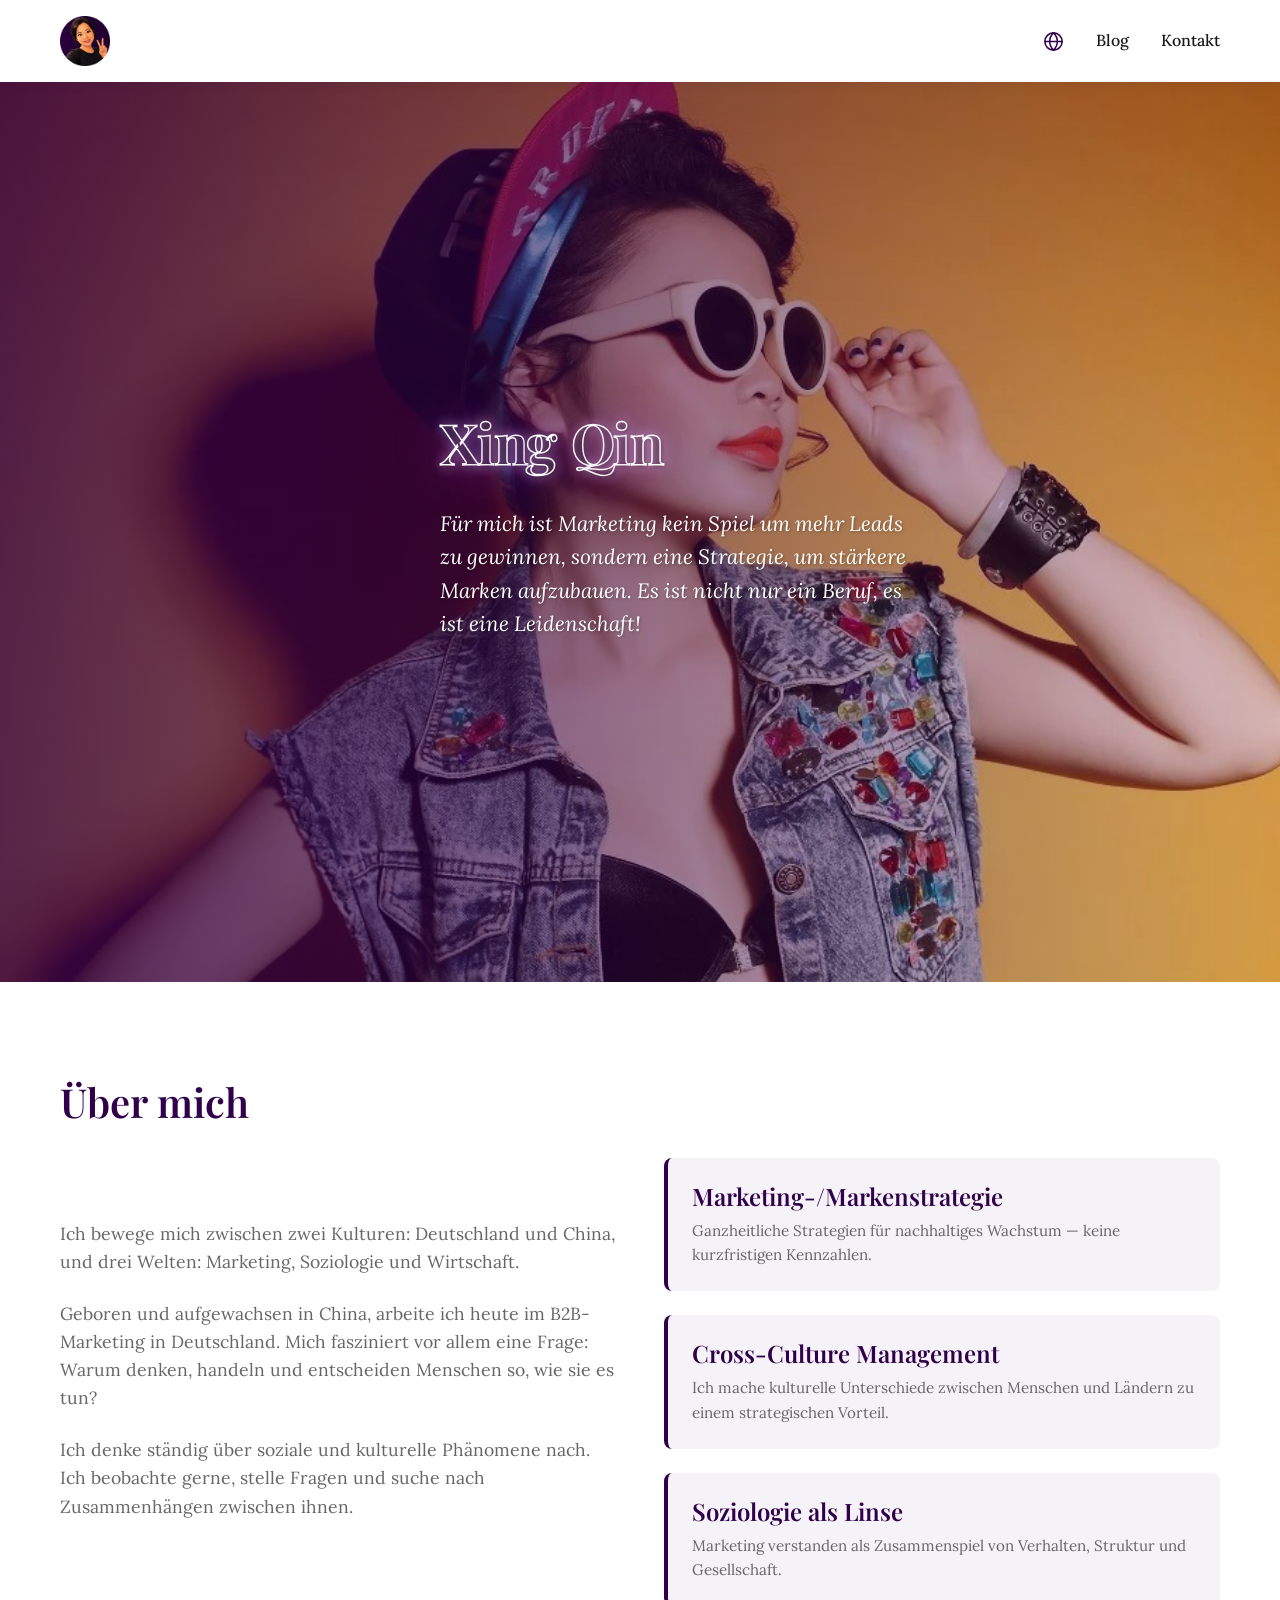
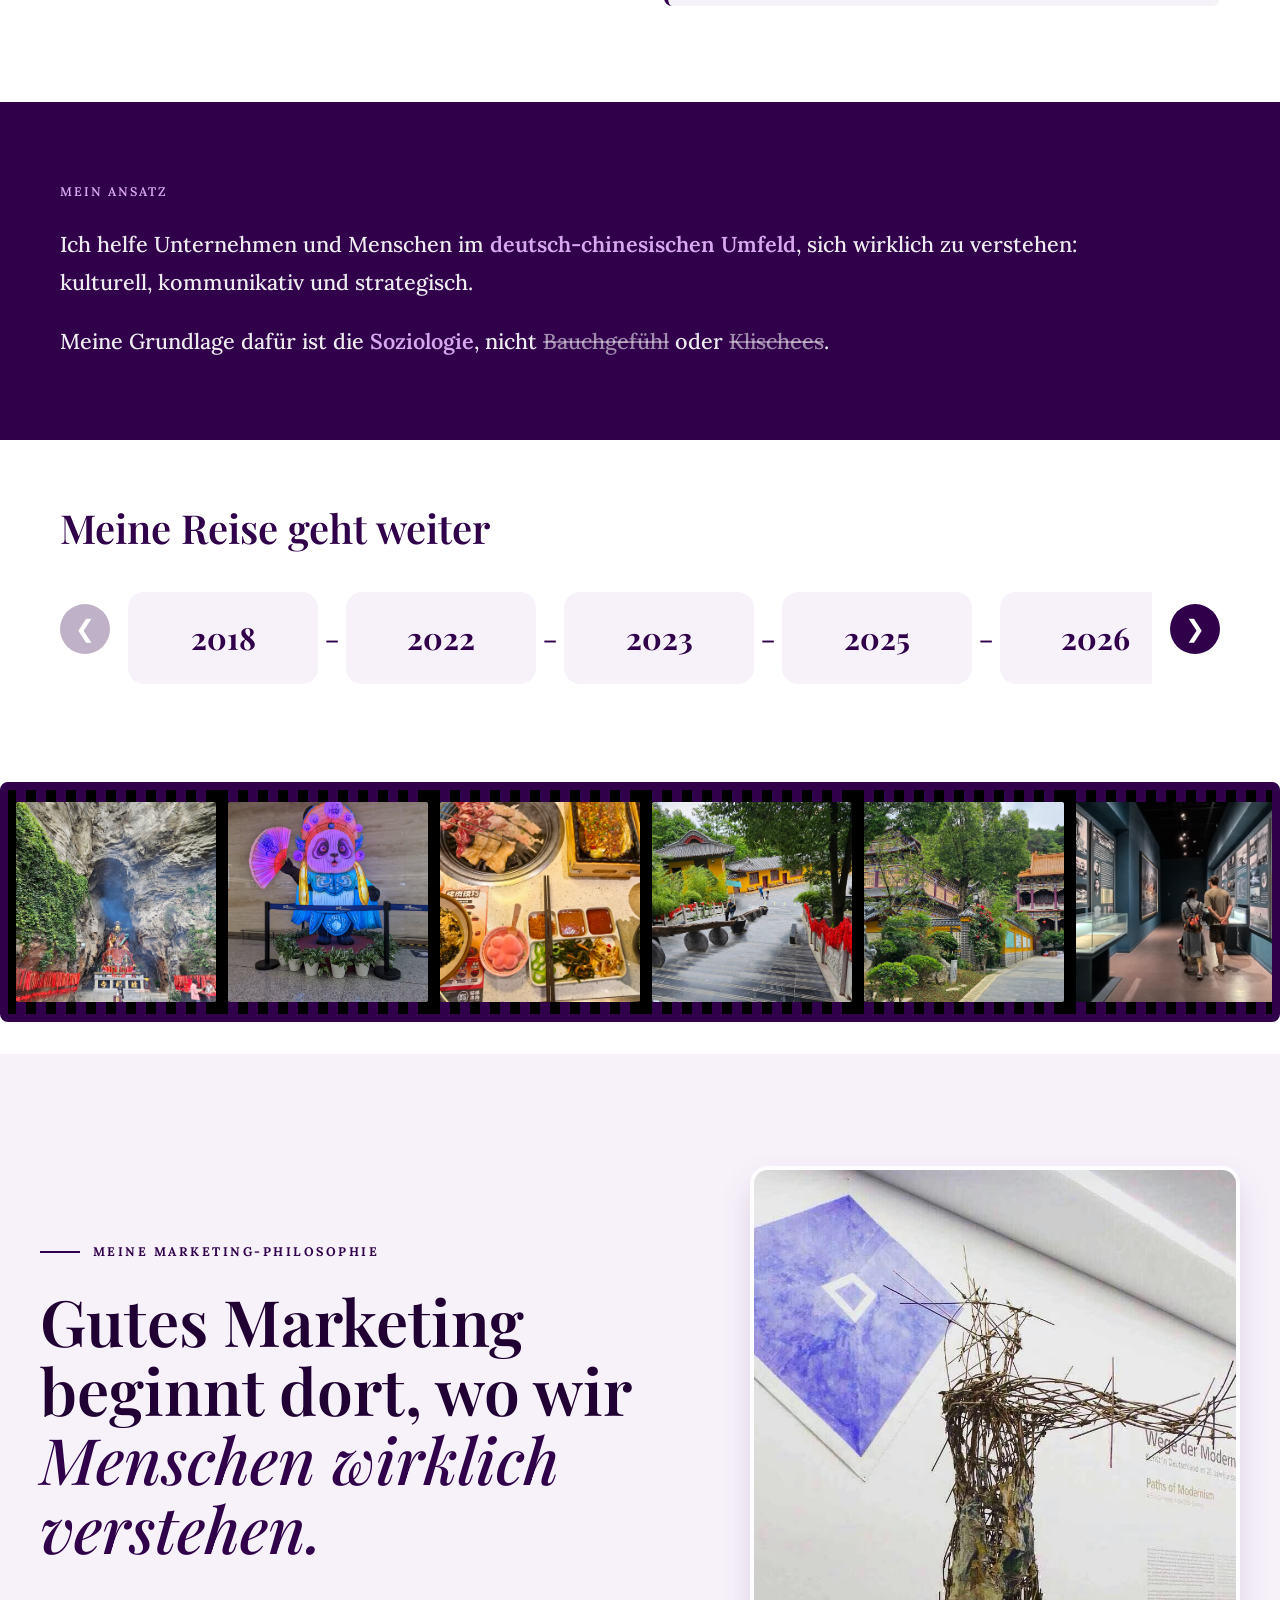
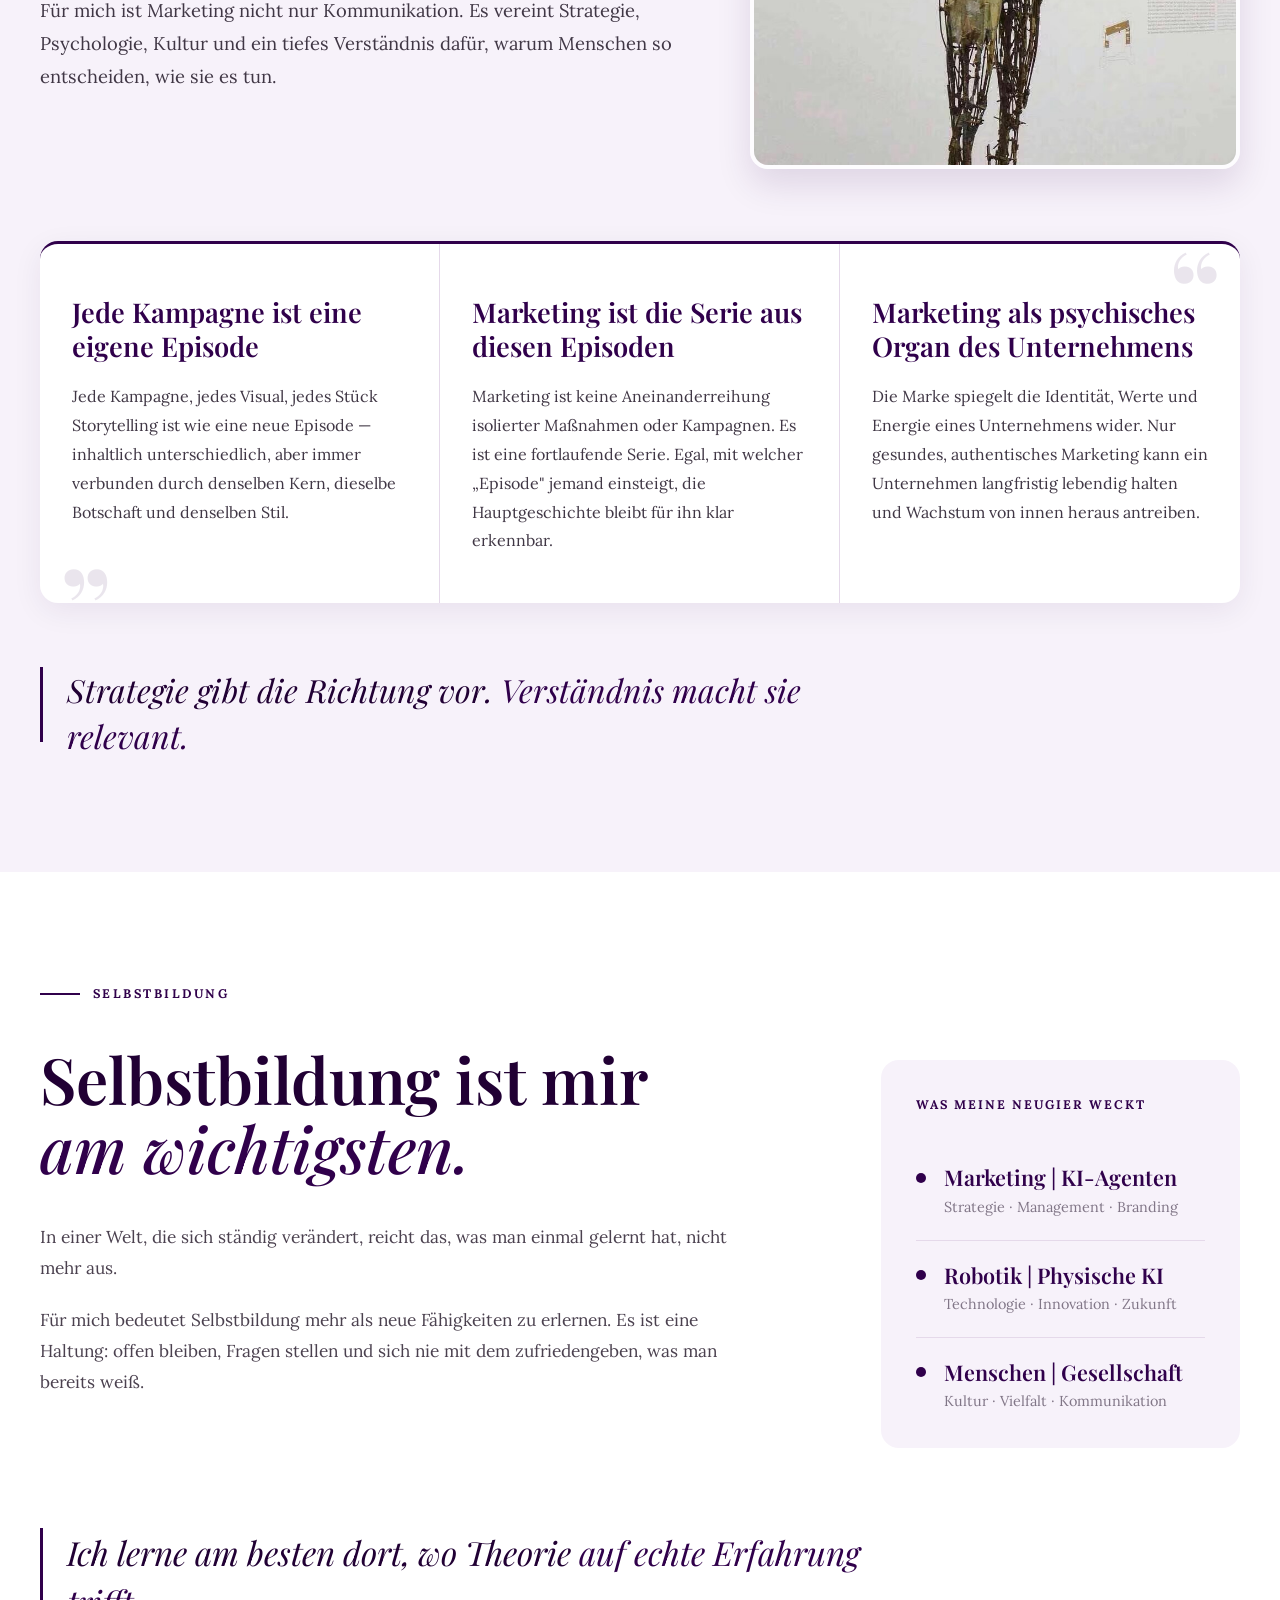
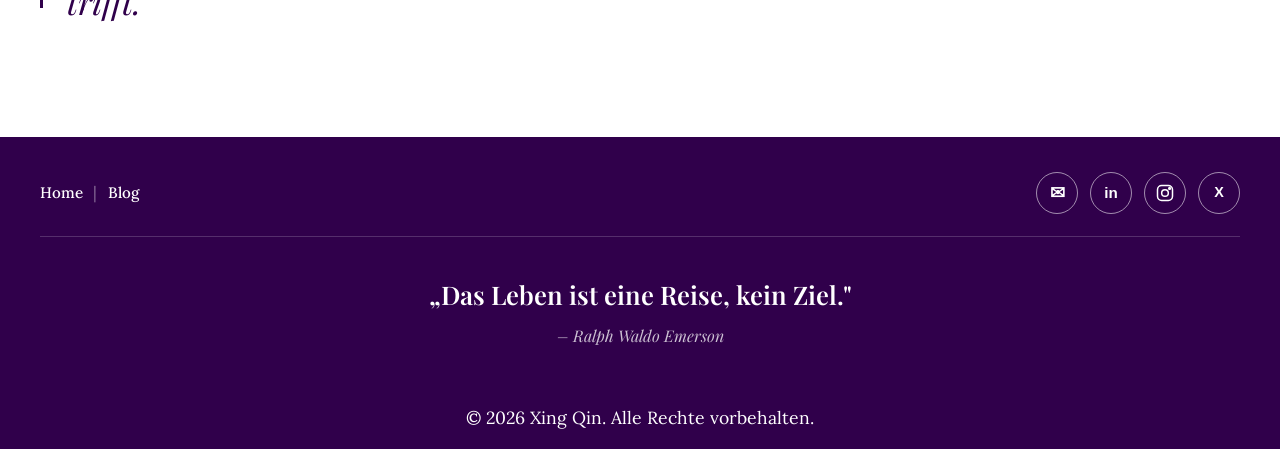
==== commit 33d565e2: "Update print statement from 'Hello' to 'Goodbye'" ====
--- a/index.html
+++ b/index.html
@@ -4,108 +4,1128 @@
     <meta charset="UTF-8">
     <meta name="viewport" content="width=device-width, initial-scale=1.0">
     <title>Xing Qin</title>
-    <meta name="description" content="Xing Qin – B2B-Marketing-Strategin mit Hintergrund in Soziologie. Zwischen Deutschland und China zuhause, verbindet sie Marketing, Kultur und Menschenverständnis.">
-    <link rel="canonical" href="https://doximing.github.io/">
-    <meta property="og:type" content="website">
-    <meta property="og:title" content="Xing Qin | B2B Marketing & Cross-Cultural Management">
-    <meta property="og:description" content="B2B-Marketing-Strategin mit Hintergrund in Soziologie. Zwischen Deutschland und China zuhause, verbindet Xing Marketing, Kultur und Menschenverständnis.">
-    <meta property="og:image" content="https://doximing.github.io/hero.jpeg">
-    <meta property="og:url" content="https://doximing.github.io/">
-    <meta name="twitter:card" content="summary_large_image">
-    <link rel="icon" type="image/png" href="images/favicon.png">
-    <link rel="icon" type="image/x-icon" href="favicon.ico">
-    <link rel="apple-touch-icon" href="images/apple-touch-icon.png">
+    <meta name="description" content="Xing Qin – B2B Marketing-Strategin mit Hintergrund in Soziologie. Lebt zwischen Deutschland und China und verbindet Marketing, Kultur und ein tiefes Verständnis für Menschen.">
+<link rel="canonical" href="https://doximing.github.io/">
+<meta property="og:type" content="website">
+<meta property="og:title" content="Xing Qin | B2B Marketing & interkulturelles Management">
+<meta property="og:description" content="B2B Marketing-Strategin mit Hintergrund in Soziologie. Lebt zwischen Deutschland und China und verbindet Marketing, Kultur und ein tiefes Verständnis für Menschen.">
+<meta property="og:image" content="https://doximing.github.io/hero.jpeg">
+<meta property="og:url" content="https://doximing.github.io/">
+<meta name="twitter:card" content="summary_large_image">
+<link rel="icon" type="image/png" href="images/favicon.png">
+<link rel="icon" type="image/x-icon" href="favicon.ico">
+<link rel="apple-touch-icon" href="images/apple-touch-icon.png">
     <link href="https://fonts.googleapis.com/css2?family=Playfair+Display:wght@400;600;700&family=Lora:wght@400;500;600&display=swap" rel="stylesheet">
     <link rel="stylesheet" href="styles.css">
 </head>
 <body>
-    <div id="Home"></div>
-
-    <nav class="navbar">
-        <div class="container">
-            <div class="nav-brand">
-                <a href="/"><img class="dcbo-nav-logo" src="images/xing-avatar.png" alt="Xing Qin"></a>
-            </div>
-            <div class="dcbo-nav-actions">
-                <details class="dcbo-language-menu">
-                    <summary class="dcbo-language-button" aria-label="Sprache auswählen">
-                        <svg class="dcbo-language-icon" viewBox="0 0 24 24" aria-hidden="true">
-                            <circle cx="12" cy="12" r="9"></circle>
-                            <path d="M3 12h18"></path>
-                            <path d="M12 3c2.5 2.5 4 5.5 4 9s-1.5 6.5-4 9"></path>
-                            <path d="M12 3c-2.5 2.5-4 5.5-4 9s1.5 6.5 4 9"></path>
-                        </svg>
-                    </summary>
-                    <div class="dcbo-language-dropdown">
-                        <div class="dcbo-language-title">Sprache auswählen</div>
-                        <a class="dcbo-language-option dcbo-language-active" href="/"><span>Deutsch</span><span class="dcbo-language-check">✓</span></a>
-                        <a class="dcbo-language-option" href="/en/"><span>English</span></a>
-                    </div>
-                </details>
-                <ul class="nav-menu">
-                    <li><a href="/blog/">Blog</a></li>
-                    <li><a href="#Kontakt">Kontakt</a></li>
-                </ul>
-            </div>
-        </div>
-    </nav>
-
+    <!-- Navigation -->
+<div id="Home"></div>
+
+<nav class="navbar">
+
+    <div class="container">
+
+
+        <!-- LEFT: Logo -->
+        <div class="nav-brand">
+        <a href="/">
+            <img
+                class="dcbo-nav-logo"
+                src="images/xing-avatar.png"
+                alt="Xing Qin">
+            </a>
+        </div>
+
+
+        <!-- RIGHT: Language + Contact -->
+        <div class="dcbo-nav-actions">
+
+
+            <!-- Language dropdown -->
+            <details class="dcbo-language-menu">
+
+                <summary
+                    class="dcbo-language-button"
+                    aria-label="Sprache auswählen">
+
+                    <svg
+                        class="dcbo-language-icon"
+                        viewBox="0 0 24 24"
+                        aria-hidden="true">
+
+                        <circle
+                            cx="12"
+                            cy="12"
+                            r="9">
+                        </circle>
+
+                        <path d="M3 12h18"></path>
+
+                        <path
+                            d="M12 3c2.5 2.5 4 5.5 4 9s-1.5 6.5-4 9">
+                        </path>
+
+                        <path
+                            d="M12 3c-2.5 2.5-4 5.5-4 9s1.5 6.5 4 9">
+                        </path>
+
+                    </svg>
+
+                </summary>
+
+
+                <div class="dcbo-language-dropdown">
+
+                    <div class="dcbo-language-title">
+                        Sprache auswählen
+                    </div>
+
+
+                    <!-- German -->
+                    <a
+                        class="dcbo-language-option dcbo-language-active"
+                        href="/">
+
+                        <span>Deutsch</span>
+
+                        <span class="dcbo-language-check">
+                            ✓
+                        </span>
+
+                    </a>
+
+
+                    <!-- English -->
+                    <a
+                        class="dcbo-language-option"
+                        href="/en/">
+
+                        <span>English</span>
+
+                    </a>
+
+                </div>
+
+            </details>
+
+
+            <!-- Contact -->
+            <ul class="nav-menu">
+             <li>
+                  <a href="/blog/">
+                      Blog
+                 </a>
+              </li>
+                <li>
+                    <a href="#Kontakt">
+                        Kontakt
+                    </a>
+                </li>
+
+            </ul>
+
+
+        </div>
+
+    </div>
+
+</nav>
+    
+    <!-- Hero Section with Background Image -->
     <section id="home" class="hero">
         <div class="hero-overlay"></div>
         <div class="container">
             <div class="hero-content">
                 <div class="hero-text">
                     <h1 class="hero-title" id="heroTitle">Xing Qin</h1>
-                    <p class="hero-subtitle">Marketing ist für mich kein Spiel, sondern eine Strategie. Es ist auch kein reines Berufsfeld, sondern eine Leidenschaft!</p>
+                    <p class="hero-subtitle">Für mich ist Marketing kein Spiel um mehr Leads zu gewinnen, sondern eine Strategie, um stärkere Marken aufzubauen. 
+                      Es ist nicht nur ein Beruf, es ist eine Leidenschaft! </p>
                 </div>
             </div>
         </div>
     </section>
 
+    <!-- About Section -->
     <section id="about" class="about">
         <div class="container">
-            <h2>Wer bin ich?</h2>
+            <h2>Über mich</h2>
             <div class="about-content">
                 <div class="about-text">
-                    <p>Ich bewege mich zwischen zwei Kulturen: Deutschland, China und drei Welten: Marketing, Soziologie und Wirtschaft.</p>
-                    <p>Geboren und aufgewachsen in China, aktuell beruflich im B2B-Marketing in Deutschland, fasziniert mich vor allem eine Frage: Warum denken, handeln und entscheiden Menschen so, wie sie es tun?</p>
-                    <p>Ich mache mir immer Gedanken über soziale und kulturelle Ereignisse. Ich beobachte gerne, stelle Fragen und suche nach Zusammenhängen. Der Fremde – mein Eindruck von Georg Simmel – spielt eine wichtige Rolle in jedem sozialen Milieu.</p>
+                    <p>
+                        Ich bewege mich zwischen zwei Kulturen: Deutschland und China,
+                        und drei Welten: Marketing, Soziologie und Wirtschaft.
+                    </p>
+                    <p>
+                        Geboren und aufgewachsen in China, arbeite ich heute im B2B-Marketing in Deutschland.
+                        Mich fasziniert vor allem eine Frage: Warum denken, handeln und entscheiden Menschen so, wie sie es tun?
+                    </p>
+                     <p>
+                    Ich denke ständig über soziale und kulturelle Phänomene nach.   
+                    Ich beobachte gerne, stelle Fragen und suche nach Zusammenhängen zwischen ihnen.
+                     </p>
                 </div>
                 <div class="about-highlights">
-                    <div class="highlight"><h3>Marketing/ Branding Strategie</h3><p>Ganzheitliche Strategien für nachhaltiges Wachstum statt kurzfristiger Kennzahlen.</p></div>
-                    <div class="highlight"><h3>Cross-Cultural Management</h3><p>Ich verwandle kulturelle Unterschiede zwischen Menschen und Ländern in einen strategischen Vorteil.</p></div>
-                    <div class="highlight"><h3>Soziologie als Perspektive</h3><p>Marketing als Zusammenspiel aus Verhalten, Struktur und Gesellschaft gedacht.</p></div>
+                    <div class="highlight">
+                        <h3>Marketing-/Markenstrategie</h3>
+                        <p>Ganzheitliche Strategien für nachhaltiges Wachstum — keine kurzfristigen Kennzahlen.</p>
+                    </div>
+                    <div class="highlight">
+                        <h3>Cross-Culture Management</h3>
+                        <p>Ich mache kulturelle Unterschiede zwischen Menschen und Ländern zu einem strategischen Vorteil.</p>
+                    </div>
+                    <div class="highlight">
+                        <h3>Soziologie als Linse</h3>
+                        <p>Marketing verstanden als Zusammenspiel von Verhalten, Struktur und Gesellschaft.</p>
+                    </div>
                 </div>
             </div>
         </div>
     </section>
 
+    <!-- Mein Ansatz Section -->
     <section id="ansatz" class="approach">
         <div class="container">
             <span class="approach-kicker">Mein Ansatz</span>
-            <p>Ich helfe Unternehmen und Menschen im <span class="approach-accent">deutsch-chinesischen Umfeld</span>, sich wirklich zu verstehen:<br> kulturell, kommunikativ und strategisch.</p>
-            <p>Meine Grundlage dafür ist die <span class="approach-accent">Soziologie</span>, nicht <span class="approach-muted">Bauchgefühl</span> oder <span class="approach-muted">Klischees</span>.</p>
+            <p>
+                Ich helfe Unternehmen und Menschen im <span class="approach-accent">deutsch-chinesischen Umfeld</span>,
+                sich wirklich zu verstehen:<br> kulturell, kommunikativ und strategisch.
+            </p>
+            <p>
+                Meine Grundlage dafür ist die <span class="approach-accent">Soziologie</span>, nicht <span class="approach-muted">Bauchgefühl</span> oder <span class="approach-muted">Klischees</span>.
+            </p>
         </div>
     </section>
 
-    <footer class="dcbo-footer">
-        <div class="dcbo-footer-container">
-            <div class="dcbo-footer-top">
-                <nav class="dcbo-footer-nav" aria-label="Footer Navigation">
-                    <a href="#Home">Home</a>
-                    <span class="dcbo-footer-nav-divider">|</span>
-                    <a href="/blog/">Blog</a>
-                    <span class="dcbo-footer-nav-divider">|</span>
-                    <a href="/impressum.html">Impressum</a>
-                </nav>
-                <div id="Kontakt" class="dcbo-footer-social">
-                    <a class="dcbo-footer-icon" href="mailto:x.privat@d0m1.de" aria-label="E-Mail">✉</a>
-                    <a class="dcbo-footer-icon dcbo-footer-icon-text" href="https://www.linkedin.com/in/xing-qin/" aria-label="LinkedIn">in</a>
-                    <a class="dcbo-footer-icon" href="https://www.instagram.com/xing311" aria-label="Instagram">◎</a>
-                    <a class="dcbo-footer-icon dcbo-footer-icon-text" href="https://www.xing.com/profile/Xing_Qin7/" aria-label="XING">X</a>
-                </div>
-            </div>
+    <!-- My Journey Section -->
+    <section id="journey" class="journey">
+    <div class="container">
+
+        <h2>Meine Reise geht weiter</h2>
+
+
+        <div class="dcbo-year-carousel">
+
+
+            <!-- ======================================
+                 CSS-ONLY CAROUSEL POSITIONS
+                 ====================================== -->
+
+            <input class="dcbo-year-state" type="radio" name="dcbo-year-position" id="dcbo-year-pos-1" checked="">
+
+            <input class="dcbo-year-state" type="radio" name="dcbo-year-position" id="dcbo-year-pos-2">
+
+            <input class="dcbo-year-state" type="radio" name="dcbo-year-position" id="dcbo-year-pos-3">
+
+            <input class="dcbo-year-state" type="radio" name="dcbo-year-position" id="dcbo-year-pos-4">
+
+            <input class="dcbo-year-state" type="radio" name="dcbo-year-position" id="dcbo-year-pos-5">
+
+            <input class="dcbo-year-state" type="radio" name="dcbo-year-position" id="dcbo-year-pos-6">
+
+            <input class="dcbo-year-state" type="radio" name="dcbo-year-position" id="dcbo-year-pos-7">
+
+
+            <!-- ======================================
+                 YEAR VIEWPORT
+                 ====================================== -->
+
+            <div class="dcbo-year-viewport">
+
+                <div class="dcbo-year-track">
+
+
+                    <!-- 2018 -->
+                    <div class="dcbo-year-item dcbo-year-item-2018" tabindex="0">
+
+                        <div class="dcbo-year-pill">
+                            2018
+                        </div>
+
+                    </div>
+
+
+                    <!-- 2022 -->
+                    <div class="dcbo-year-item dcbo-year-item-2022" tabindex="0">
+
+                        <div class="dcbo-year-pill">
+                            2022
+                        </div>
+
+                    </div>
+
+
+                    <!-- 2023 -->
+                    <div class="dcbo-year-item dcbo-year-item-2023" tabindex="0">
+
+                        <div class="dcbo-year-pill">
+                            2023
+                        </div>
+
+                    </div>
+
+
+                    <!-- 2025 -->
+                    <div class="dcbo-year-item dcbo-year-item-2025" tabindex="0">
+
+                        <div class="dcbo-year-pill">
+                            2025
+                        </div>
+
+                    </div>
+
+
+                    <!-- 2026 -->
+                    <div class="dcbo-year-item dcbo-year-item-2026" tabindex="0">
+
+                        <div class="dcbo-year-pill">
+                            2026
+                        </div>
+
+                    </div>
+
+
+                    <!-- FUTURE -->
+                    <div class="dcbo-year-item dcbo-year-item-future" tabindex="0">
+
+                        <div class="dcbo-year-pill">
+                            202x
+                        </div>
+
+                    </div>
+
+
+                </div>
+
+            </div>
+
+
+            <!-- ======================================
+                 CENTRAL DETAIL POPUPS
+                 ====================================== -->
+
+
+            <!-- 2018 -->
+            <div class="dcbo-year-popup dcbo-year-popup-2018">
+
+                <div class="dcbo-year-popup-year">
+                    2018
+                </div>
+
+                <h3>
+                    Soziologie studiert
+                </h3>
+
+                <div class="dcbo-year-popup-divider"></div>
+
+                <p>
+                    B.A. und M.A. in 4 Jahren, deutlich schneller als der Standard.
+                    Ja, ich bin stolz auf mich selbst!
+                </p>
+
+            </div>
+
+
+            <!-- 2022 -->
+            <div class="dcbo-year-popup dcbo-year-popup-2022">
+
+                <div class="dcbo-year-popup-year">
+                    2022
+                </div>
+
+                <h3>
+                    Einstieg ins B2B-Marketing
+                </h3>
+
+                <div class="dcbo-year-popup-divider"></div>
+
+                <p>
+                    Soziologie und Marketing? Für mich ein Perspektivvorteil, kein Widerspruch.
+                </p>
+
+            </div>
+
+
+            <!-- 2023 -->
+            <div class="dcbo-year-popup dcbo-year-popup-2023">
+
+                <div class="dcbo-year-popup-year">
+                    2023
+                </div>
+
+                <h3>
+                    Neuausrichtung und Mutterschaft
+                </h3>
+
+                <div class="dcbo-year-popup-divider"></div>
+
+                <p>
+                    In diesem Jahr ist viel passiert.
+                    Eine neue Rolle im Job, Schwangerschaft, ein neues Baby, alles gleichzeitig.
+                    Herausforderung angenommen!
+                </p>
+
+            </div>
+
+
+            <!-- 2025 -->
+            <div class="dcbo-year-popup dcbo-year-popup-2025">
+
+                <div class="dcbo-year-popup-year">
+                    2025
+                </div>
+
+                <h3>
+                    Von der Umsetzung zur Strategie
+                </h3>
+
+                <div class="dcbo-year-popup-divider"></div>
+
+                <p>
+                    Neuer Job, neue Herausforderung. Karriere und Familie? Das bekomme ich gut hin.
+                </p>
+
+            </div>
+
+
+            <!-- 2026 -->
+            <div class="dcbo-year-popup dcbo-year-popup-2026">
+
+                <div class="dcbo-year-popup-year">
+                    2026
+                </div>
+
+                <h3>
+                    Aufbruch in die KI-Zukunft
+                </h3>
+
+                <div class="dcbo-year-popup-divider"></div>
+
+                <p>
+                    KI ist mein Buddy, im Job und im Leben.
+                    Ich bin überzeugt: Diese Fähigkeit macht den entscheidenden Unterschied.
+                </p>
+
+            </div>
+
+
+            <!-- FUTURE -->
+            <div class="dcbo-year-popup dcbo-year-popup-future">
+
+                <div class="dcbo-year-popup-year">
+                    202x
+                </div>
+
+                <h3>
+                    Fortsetzung folgt...
+                </h3>
+
+                <div class="dcbo-year-popup-divider"></div>
+
+                <p>
+                    Gespannt, was als Nächstes kommt!
+                </p>
+
+            </div>
+
+
+            <!-- ======================================
+                 ARROWS — POSITION 1
+                 ====================================== -->
+
+            <div class="dcbo-year-controls dcbo-year-controls-1">
+
+                <span class="film-arrow dcbo-year-arrow dcbo-year-arrow-disabled" aria-hidden="true">
+                    ❮
+                </span>
+
+                <label class="film-arrow dcbo-year-arrow" for="dcbo-year-pos-2" aria-label="Weiter">
+                    ❯
+                </label>
+
+            </div>
+
+
+            <!-- POSITION 2 -->
+            <div class="dcbo-year-controls dcbo-year-controls-2">
+
+                <label class="film-arrow dcbo-year-arrow" for="dcbo-year-pos-1" aria-label="Zurück">
+                    ❮
+                </label>
+
+                <label class="film-arrow dcbo-year-arrow" for="dcbo-year-pos-3" aria-label="Weiter">
+                    ❯
+                </label>
+
+            </div>
+
+
+            <!-- POSITION 3 -->
+            <div class="dcbo-year-controls dcbo-year-controls-3">
+
+                <label class="film-arrow dcbo-year-arrow" for="dcbo-year-pos-2" aria-label="Zurück">
+                    ❮
+                </label>
+
+                <label class="film-arrow dcbo-year-arrow" for="dcbo-year-pos-4" aria-label="Weiter">
+                    ❯
+                </label>
+
+            </div>
+
+
+            <!-- POSITION 4 -->
+            <div class="dcbo-year-controls dcbo-year-controls-4">
+
+                <label class="film-arrow dcbo-year-arrow" for="dcbo-year-pos-3" aria-label="Zurück">
+                    ❮
+                </label>
+
+                <label class="film-arrow dcbo-year-arrow" for="dcbo-year-pos-5" aria-label="Weiter">
+                    ❯
+                </label>
+
+            </div>
+
+
+            <!-- POSITION 5 -->
+            <div class="dcbo-year-controls dcbo-year-controls-5">
+
+                <label class="film-arrow dcbo-year-arrow" for="dcbo-year-pos-4" aria-label="Zurück">
+                    ❮
+                </label>
+
+                <label class="film-arrow dcbo-year-arrow" for="dcbo-year-pos-6" aria-label="Weiter">
+                    ❯
+                </label>
+
+            </div>
+
+
+            <!-- POSITION 6 -->
+            <div class="dcbo-year-controls dcbo-year-controls-6">
+
+                <label class="film-arrow dcbo-year-arrow" for="dcbo-year-pos-5" aria-label="Zurück">
+                    ❮
+                </label>
+
+                <label class="film-arrow dcbo-year-arrow" for="dcbo-year-pos-7" aria-label="Weiter">
+                    ❯
+                </label>
+
+            </div>
+
+
+            <!-- POSITION 7 -->
+            <div class="dcbo-year-controls dcbo-year-controls-7">
+
+                <label class="film-arrow dcbo-year-arrow" for="dcbo-year-pos-6" aria-label="Zurück">
+                    ❮
+                </label>
+
+                <span class="film-arrow dcbo-year-arrow dcbo-year-arrow-disabled" aria-hidden="true">
+                    ❯
+                </span>
+
+            </div>
+
+
+        </div>
+
+    </div>
+
+<!-- Automatic Film Strip Photo Gallery -->
+<div class="film-strip-wrapper">
+
+    <div class="film-strip-container">
+
+        <div class="film-strip dcbo-film-loop">
+
+            <!-- ORIGINAL PHOTO SET -->
+            <div class="dcbo-film-group">
+
+                <div class="film-photo">
+                    <img src="images/caishen.jpg" alt="chinesischer Gott des Reichtums" class="film-photo-img">
+                </div>
+
+                <div class="film-photo">
+                    <img src="images/chengdu-airport-panda.jpg" alt="Panda am Flughafen Chengdu" class="film-photo-img">
+                </div>
+
+                <div class="film-photo">
+                    <img src="images/chengdu-bbq.jpg" alt="BBQ in Chengdu" class="film-photo-img">
+                </div>
+
+                <div class="film-photo">
+                    <img src="images/guiyang-temple-stairs.jpg" alt="Tempeltreppe in Guiyang" class="film-photo-img">
+                </div>
+
+                <div class="film-photo">
+                    <img src="images/guiyang-temple.jpg" alt="Tempel in Guiyang" class="film-photo-img">
+                </div>
+
+                <div class="film-photo">
+                    <img src="images/wanzhou-museum.jpg" alt="Museum in Wanzhou" class="film-photo-img">
+                </div>
+
+                <div class="film-photo">
+                    <img src="images/wanzhou-nudel-hot.jpg" alt="scharfe Nudeln in Wanzhou" class="film-photo-img">
+                </div>
+
+                <div class="film-photo">
+                    <img src="images/wanzhou-nudel.jpg" alt="Nudeln in Wanzhou" class="film-photo-img">
+                </div>
+                
+                <div class="film-photo">
+                    <img src="images/me-leona-walk.jpg" alt="mein Baby und ich" class="film-photo-img">
+                </div>
+                
+                <div class="film-photo">
+                    <img src="images/milano-dom.jpg" alt="Mailänder Dom" class="film-photo-img">
+                </div>
+               
+                <div class="film-photo">
+                    <img src="images/sirmione-italy.jpg" alt="Sirmione Italien" class="film-photo-img">
+                </div>
+
+                <div class="film-photo">
+                    <img src="images/tibet.jpg" alt="Tibet China" class="film-photo-img">
+                </div>
+
+                <div class="film-photo">
+                    <img src="images/peking.jpg" alt="Peking China" class="film-photo-img">
+                </div>
+
+                <div class="film-photo">
+                    <img src="images/mauer.jpg" alt="Chinesische Mauer" class="film-photo-img">
+                </div>
+
+                <div class="film-photo">
+                    <img src="images/schnee.jpg" alt="Schnee Tibet" class="film-photo-img">
+                </div>
+                
+            </div>
+
+
+            <!-- DUPLICATE SET FOR SEAMLESS LOOP -->
+            <div class="dcbo-film-group" aria-hidden="true">
+
+                <div class="film-photo">
+                    <img src="images/caishen.jpg" alt="chinesischer Gott des Reichtums" class="film-photo-img">
+                </div>
+
+                <div class="film-photo">
+                    <img src="images/chengdu-airport-panda.jpg" alt="Panda am Flughafen Chengdu" class="film-photo-img">
+                </div>
+
+                <div class="film-photo">
+                    <img src="images/chengdu-bbq.jpg" alt="BBQ in Chengdu" class="film-photo-img">
+                </div>
+
+                <div class="film-photo">
+                    <img src="images/guiyang-temple-stairs.jpg" alt="Tempeltreppe in Guiyang" class="film-photo-img">
+                </div>
+
+                <div class="film-photo">
+                    <img src="images/guiyang-temple.jpg" alt="Tempel in Guiyang" class="film-photo-img">
+                </div>
+
+
+                <div class="film-photo">
+                    <img src="images/wanzhou-museum.jpg" alt="Museum in Wanzhou" class="film-photo-img">
+                </div>
+
+                <div class="film-photo">
+                    <img src="images/wanzhou-nudel-hot.jpg" alt="scharfe Nudeln in Wanzhou" class="film-photo-img">
+                </div>
+
+                <div class="film-photo">
+                    <img src="images/wanzhou-nudel.jpg" alt="Nudeln in Wanzhou" class="film-photo-img">
+                </div>
+
+                <div class="film-photo">
+                    <img src="images/me-leona-walk.jpg" alt="mein Baby und ich" class="film-photo-img">
+                </div>
+                
+                <div class="film-photo">
+                    <img src="images/milano-dom.jpg" alt="Mailänder Dom" class="film-photo-img">
+                </div>
+               
+                <div class="film-photo">
+                    <img src="images/sirmione-italy.jpg" alt="Sirmione Italien" class="film-photo-img">
+                </div>
+                
+                <div class="film-photo">
+                    <img src="images/tibet.jpg" alt="Tibet China" class="film-photo-img">
+                </div>
+
+                <div class="film-photo">
+                    <img src="images/peking.jpg" alt="Peking China" class="film-photo-img">
+                </div>
+
+                <div class="film-photo">
+                    <img src="images/mauer.jpg" alt="Chinesische Mauer" class="film-photo-img">
+                </div>
+
+                <div class="film-photo">
+                    <img src="images/schnee.jpg" alt="Schnee Tibet" class="film-photo-img">
+                </div>
+                
+            </div>
+
+        </div>
+
+    </div>
+
+</div>
+    </section>
+
+    <!-- ==========================================
+     MARKETING PHILOSOPHY SECTION
+     ========================================== -->
+
+<section id="dcbo-philosophy" class="dcbo-philosophy">
+
+    <div class="dcbo-philosophy-container">
+
+
+        <!-- ==================================
+             TOP AREA: TEXT + IMAGE
+             ================================== -->
+
+        <div class="dcbo-philosophy-top">
+
+            <div class="dcbo-philosophy-intro">
+
+                <div class="dcbo-philosophy-eyebrow">
+                    <span class="dcbo-philosophy-line"></span>
+                    MEINE MARKETING-PHILOSOPHIE
+                </div>
+
+                <h2 class="dcbo-philosophy-title">
+                    Gutes Marketing beginnt dort, wo wir
+                    <span>Menschen wirklich verstehen.</span>
+                </h2>
+
+                <p class="dcbo-philosophy-lead">
+                    Für mich ist Marketing nicht nur Kommunikation.
+                    Es vereint Strategie, Psychologie, Kultur
+                    und ein tiefes Verständnis dafür, warum Menschen so entscheiden, wie sie es tun.
+                </p>
+
+            </div>
+
+
+            <!-- Personal image -->
+            <div class="dcbo-philosophy-image-wrap">
+
+                <img
+                    class="dcbo-philosophy-image"
+                    src="museum.jpg"
+                    alt="Professionelles Gespräch mit Menschen">
+
+            </div>
+
+        </div>
+
+
+        <!-- ==================================
+             CONNECTED PHILOSOPHY STATEMENT
+             ================================== -->
+
+        <div class="dcbo-philosophy-series">
+
+            <!-- Card 1 -->
+            <div class="dcbo-philosophy-series-item">
+
+                <h3>
+                    Jede Kampagne ist eine eigene Episode
+                </h3>
+
+                <p>
+                    Jede Kampagne, jedes Visual, jedes Stück Storytelling ist wie eine neue Episode
+                    — inhaltlich unterschiedlich, aber immer verbunden durch denselben Kern,
+                    dieselbe Botschaft und denselben Stil.
+                </p>
+
+            </div>
+
+
+            <!-- Card 2 -->
+            <div class="dcbo-philosophy-series-item">
+
+                <h3>
+                    Marketing ist die Serie aus diesen Episoden
+                </h3>
+
+                <p>
+                    Marketing ist keine Aneinanderreihung isolierter Maßnahmen oder Kampagnen.
+                    Es ist eine fortlaufende Serie.
+                    Egal, mit welcher „Episode" jemand einsteigt,
+                    die Hauptgeschichte bleibt für ihn klar erkennbar.
+                </p>
+
+            </div>
+
+
+            <!-- Card 3 -->
+            <div class="dcbo-philosophy-series-item">
+
+                <h3>
+                    Marketing als psychisches Organ des Unternehmens
+                </h3>
+
+                <p>
+                    Die Marke spiegelt die Identität, Werte und Energie eines Unternehmens wider.
+                    Nur gesundes, authentisches Marketing kann ein Unternehmen langfristig
+                    lebendig halten und Wachstum von innen heraus antreiben.
+                </p>
+
+            </div>
+
+        </div>
+
+
+        <!-- ==================================
+             CLOSING STATEMENT
+             ================================== -->
+
+        <div class="dcbo-philosophy-statement">
+
+            <div class="dcbo-philosophy-statement-line"></div>
+
+            <p>
+                Strategie gibt die Richtung vor.
+                <span>Verständnis macht sie relevant.</span>
+            </p>
+
+        </div>
+
+    </div>
+
+</section>
+
+    <!-- ==========================================
+     SELF-EDUCATION SECTION
+     ========================================== -->
+
+<section id="dcbo-self-education" class="dcbo-self-education">
+
+    <div class="dcbo-self-education-container">
+
+        <!-- Section label -->
+        <div class="dcbo-self-education-eyebrow">
+            <span class="dcbo-self-education-line"></span>
+            SELBSTBILDUNG
+        </div>
+
+
+        <!-- Main layout -->
+        <div class="dcbo-self-education-grid">
+
+
+            <!-- Left: main story -->
+            <div class="dcbo-self-education-content">
+
+                <h2 class="dcbo-self-education-title">
+                    Selbstbildung ist mir
+                    <span>am wichtigsten.</span>
+                </h2>
+
+
+                <div class="dcbo-self-education-text">
+
+                    <p>
+                        In einer Welt, die sich ständig verändert,
+                        reicht das, was man einmal gelernt hat, nicht mehr aus.
+                    </p>
+
+                    <p>
+                        Für mich bedeutet Selbstbildung mehr als neue Fähigkeiten zu erlernen.
+                        Es ist eine Haltung: offen bleiben, Fragen stellen
+                        und sich nie mit dem zufriedengeben, was man bereits weiß.
+                    </p>
+
+                </div>
+
+            </div>
+
+
+            <!-- Right: learning interests -->
+            <div class="dcbo-self-education-interests">
+
+                <div class="dcbo-self-education-interests-title">
+                    Was meine Neugier weckt
+                </div>
+
+
+                <div class="dcbo-self-education-interest">
+
+                    <span class="dcbo-self-education-interest-dot"></span>
+
+                    <div>
+                        <h3>Marketing | KI-Agenten</h3>
+
+                        <p>
+                            Strategie · Management · Branding
+                        </p>
+                    </div>
+
+                </div>
+
+
+                <div class="dcbo-self-education-interest">
+
+                    <span class="dcbo-self-education-interest-dot"></span>
+
+                    <div>
+                        <h3>Robotik | Physische KI</h3>
+
+                        <p>
+                            Technologie · Innovation · Zukunft
+                        </p>
+                    </div>
+
+                </div>
+
+
+                <div class="dcbo-self-education-interest">
+
+                    <span class="dcbo-self-education-interest-dot"></span>
+
+                    <div>
+                        <h3>Menschen | Gesellschaft</h3>
+
+                        <p>
+                            Kultur · Vielfalt · Kommunikation
+                        </p>
+                    </div>
+
+                </div>
+
+            </div>
+
+        </div>
+
+
+        <!-- Closing statement -->
+        <div class="dcbo-self-education-statement">
+
+            <div class="dcbo-self-education-statement-line"></div>
+
+            <p>
+                Ich lerne am besten dort, wo Theorie
+                <span>auf echte Erfahrung trifft.</span>
+            </p>
+
+        </div>
+
+    </div>
+
+</section>
+    
+<!-- Diese Sektion ist auskommentiert und wird nicht angezeigt
+    <!-- Insights & Thoughts Section -->
+    <section id="insights" class="insights">
+        <!-- div class="container">
+            <h2>Einblicke & Gedanken</h2>
+            <div class="insights-grid">
+                <div class="insight-card">
+                    <div class="insight-image" style="background: linear-gradient(135deg, #30004b, #4a0a65);"></div>
+                    <h3>Einblick Eins</h3>
+                    <p>
+                        Teile deine Perspektive zu einem Thema, das dich bewegt.
+                        Was hast du gelernt? Was wünschst du dir, dass mehr Menschen darüber verstehen?
+                    </p>
+                    <a href="#" class="insight-link">Weiterlesen →</a>
+                </div>
+
+                <div class="insight-card">
+                    <div class="insight-image" style="background: linear-gradient(135deg, #5a1575, #7a2d95);"></div>
+                    <h3>Einblick Zwei</h3>
+                    <p>
+                        Ein weiterer Gedanke, der deine berufliche Haltung prägt.
+                        Welche Trends siehst du? Was ist deine Sicht auf Branchenentwicklungen?
+                    </p>
+                    <a href="#" class="insight-link">Weiterlesen →</a>
+                </div>
+
+                <div class="insight-card">
+                    <div class="insight-image" style="background: linear-gradient(135deg, #4a0a65, #30004b);"></div>
+                    <h3>Einblick Drei</h3>
+                    <p>
+                        Teile Erfahrungswissen. Welchen Rat würdest du anderen in deinem Feld geben?
+                        Welche Fehler sollten sie vermeiden?
+                    </p>
+                    <a href="#" class="insight-link">Weiterlesen →</a>
+                </div>
+            </div>
+        </div -->
+    </section>
+
+<footer class="dcbo-footer">
+
+    <div class="dcbo-footer-container">
+
+        <!-- Top row: navigation + social -->
+        <div class="dcbo-footer-top">
+
+            <!-- Left navigation -->
+            <nav class="dcbo-footer-nav" aria-label="Footer Navigation">
+                <a href="#Home">Home</a>
+                <span class="dcbo-footer-nav-divider">|</span>
+                <a href="/blog/">Blog</a>
+            </nav>
+
+
+            <!-- Right social icons -->
+<div id="Kontakt" class="dcbo-footer-social">
+
+    <!-- E-Mail -->
+    <a
+        class="dcbo-footer-icon"
+        href="mailto:x.privat@d0m1.de"
+        aria-label="E-Mail">
+        ✉
+    </a>
+
+
+    <!-- LinkedIn -->
+    <a
+        class="dcbo-footer-icon dcbo-footer-icon-text"
+        href="https://www.linkedin.com/in/xing-qin/"
+        aria-label="LinkedIn">
+        in
+    </a>
+
+
+    <!-- Instagram -->
+    <a
+        class="dcbo-footer-icon"
+        href="https://www.instagram.com/xing311"
+        aria-label="Instagram">
+
+        <svg
+            class="dcbo-footer-instagram-icon"
+            viewBox="0 0 24 24"
+            aria-hidden="true">
+
+            <rect
+                x="3"
+                y="3"
+                width="18"
+                height="18"
+                rx="5"
+                ry="5">
+            </rect>
+
+            <circle
+                cx="12"
+                cy="12"
+                r="4">
+            </circle>
+
+            <circle
+                cx="17.5"
+                cy="6.5"
+                r="1">
+            </circle>
+
+        </svg>
+
+    </a>
+
+
+    <!-- XING -->
+    <a
+        class="dcbo-footer-icon dcbo-footer-icon-xing"
+        href="https://www.xing.com/profile/Xing_Qin7/"
+        aria-label="XING">
+        X
+    </a>
+
+</div>
+
+        </div>
+
+
+        <!-- Centered quotation -->
+        <div class="dcbo-footer-quote">
+
+            <p>
+                „Das Leben ist eine Reise, kein Ziel."
+            </p>
+
+            <span>
+                – Ralph Waldo Emerson
+            </span>
+
+        </div>
+
+    </div>
+
+</footer>
+
+    <!-- Footer Copyright -->
+    <footer class="footer">
+        <div class="container">
+            <p>&copy; 2026 Xing Qin. Alle Rechte vorbehalten.</p>
         </div>
     </footer>
+
+    <script>
+        function scrollFilmStrip(direction) {
+            const filmStrip = document.getElementById('filmStrip');
+            const scrollAmount = 300; // Adjust this value for scroll distance
+            filmStrip.scrollLeft += direction * scrollAmount;
+        }
+    </script>
+
+        <!-- Animierter Hero-Name -->
+    <script>
+        (function () {
+            const titleEl = document.getElementById('heroTitle');
+            if (!titleEl) return;
+            if (window.innerWidth < 700) return;
+
+            const text = titleEl.textContent;
+            titleEl.textContent = '';
+
+            function rand(min, max) {
+                return Math.random() * (max - min) + min;
+            }
+
+            const mid = text.length / 2;
+
+            [...text].forEach((char, i) => {
+                const span = document.createElement('span');
+                span.className = 'letter' + (char === ' ' ? ' space' : '');
+                span.textContent = char === ' ' ? '\u00A0' : char;
+
+                const biasSign = i < mid ? 1 : -1;
+                const flip = Math.random() < 0.15 ? -1 : 1;
+
+                const dx = rand(45, 115) * biasSign * flip;
+                const dy = rand(18, 36) * (Math.random() < 0.5 ? -1 : 1);
+                const rot = rand(6, 16) * (Math.random() < 0.5 ? -1 : 1);
+
+                span.style.setProperty('--dx', dx.toFixed(1));
+                span.style.setProperty('--dy', dy.toFixed(1));
+                span.style.setProperty('--rot', rot.toFixed(1));
+                span.style.animationDuration = '5s, 5s';
+                span.style.animationDelay = '0s, 0s';
+                span.style.zIndex = Math.floor(rand(1, 10));
+
+                titleEl.appendChild(span);
+            });
+        })();
+    </script>
+
+    <!-- ==========================================
+     Tracking with goatcounter
+     ========================================== -->
+    <script data-goatcounter="https://xingqin.goatcounter.com/count"
+        async src="//gc.zgo.at/count.js"></script>
+    
 </body>
 </html>
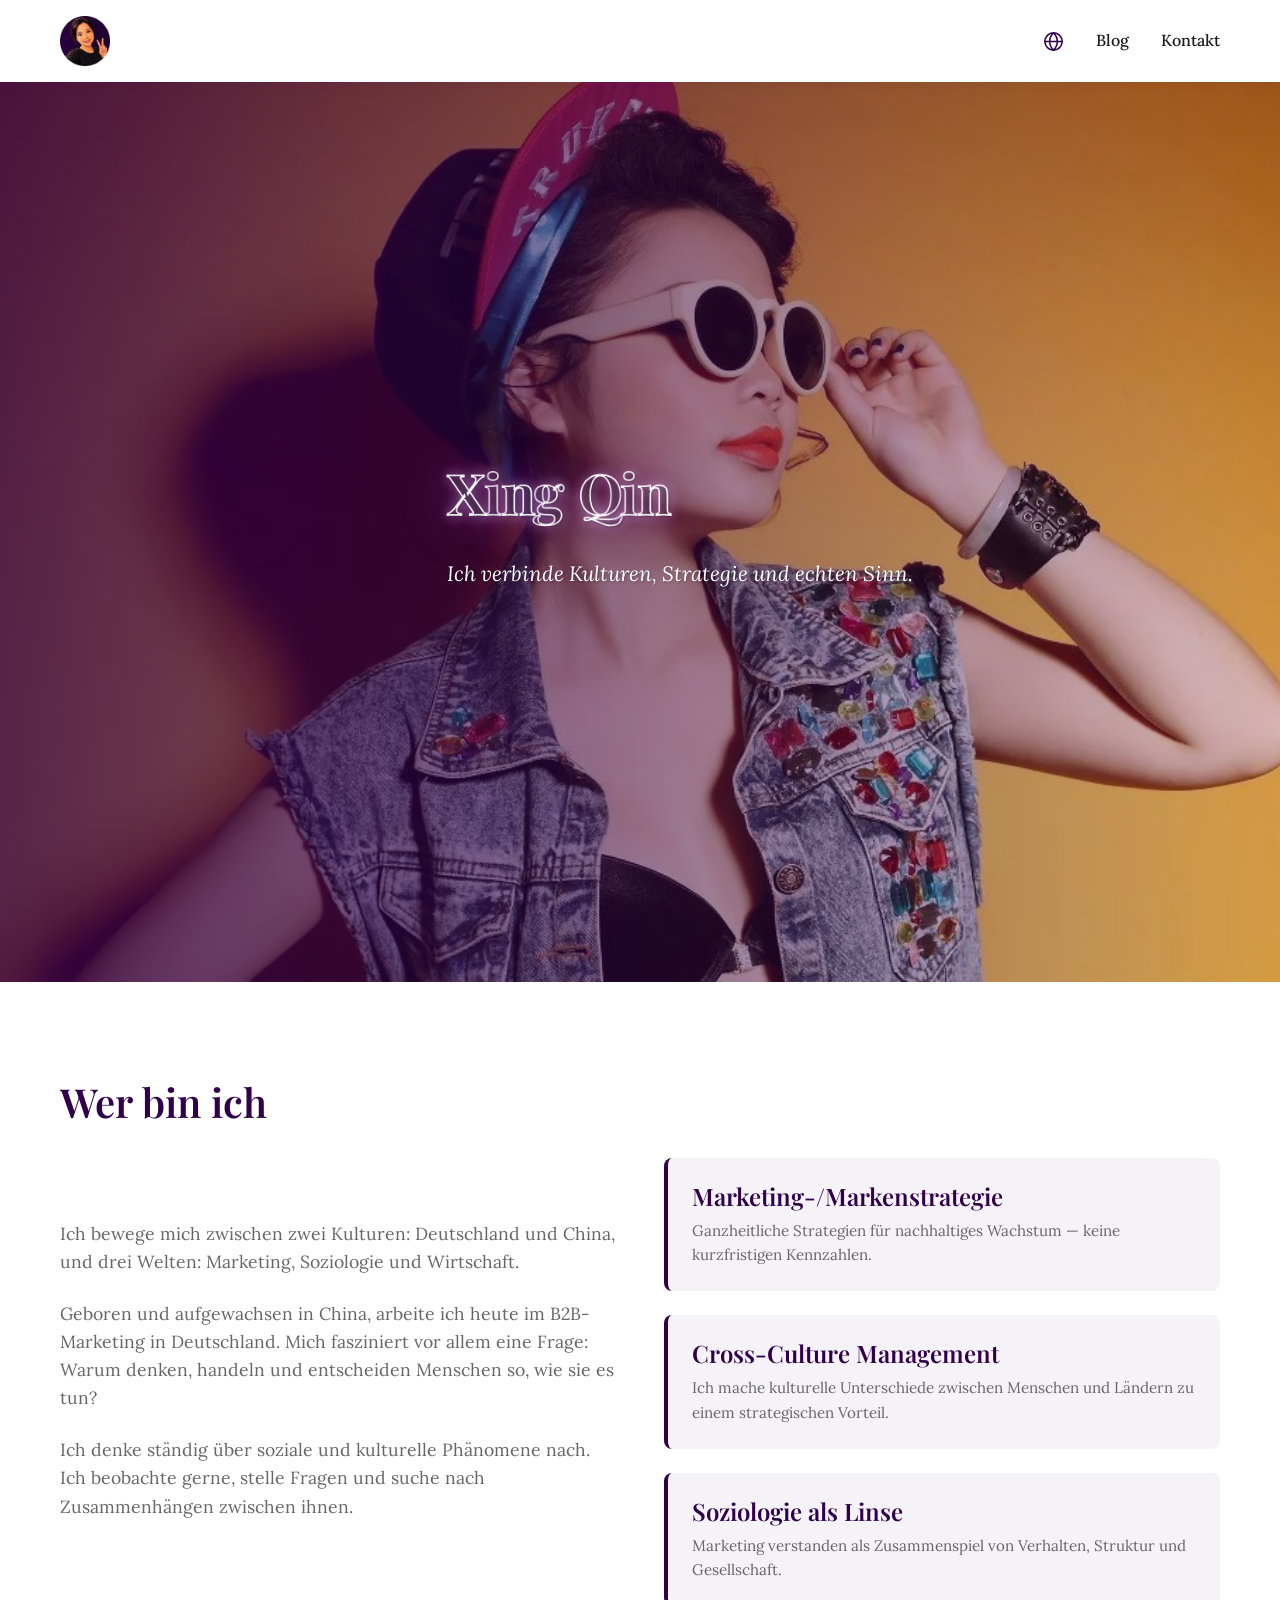
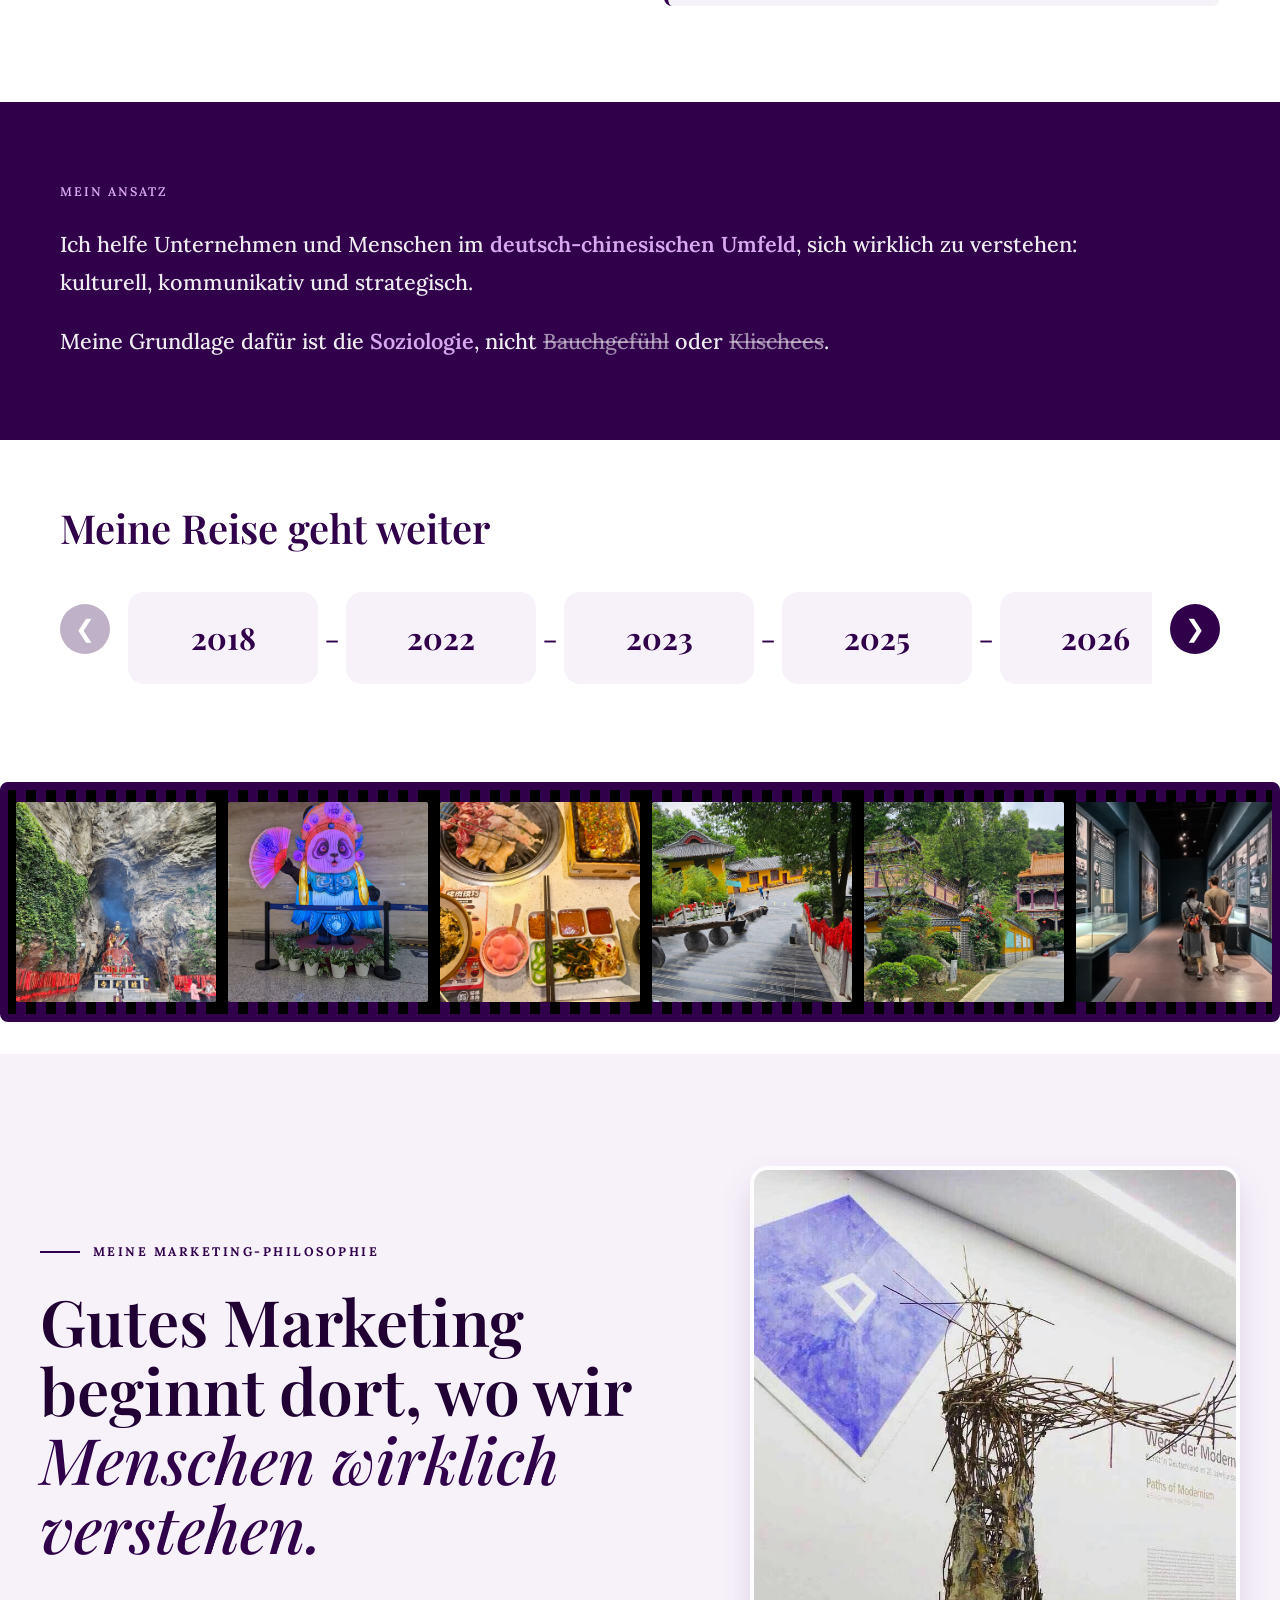
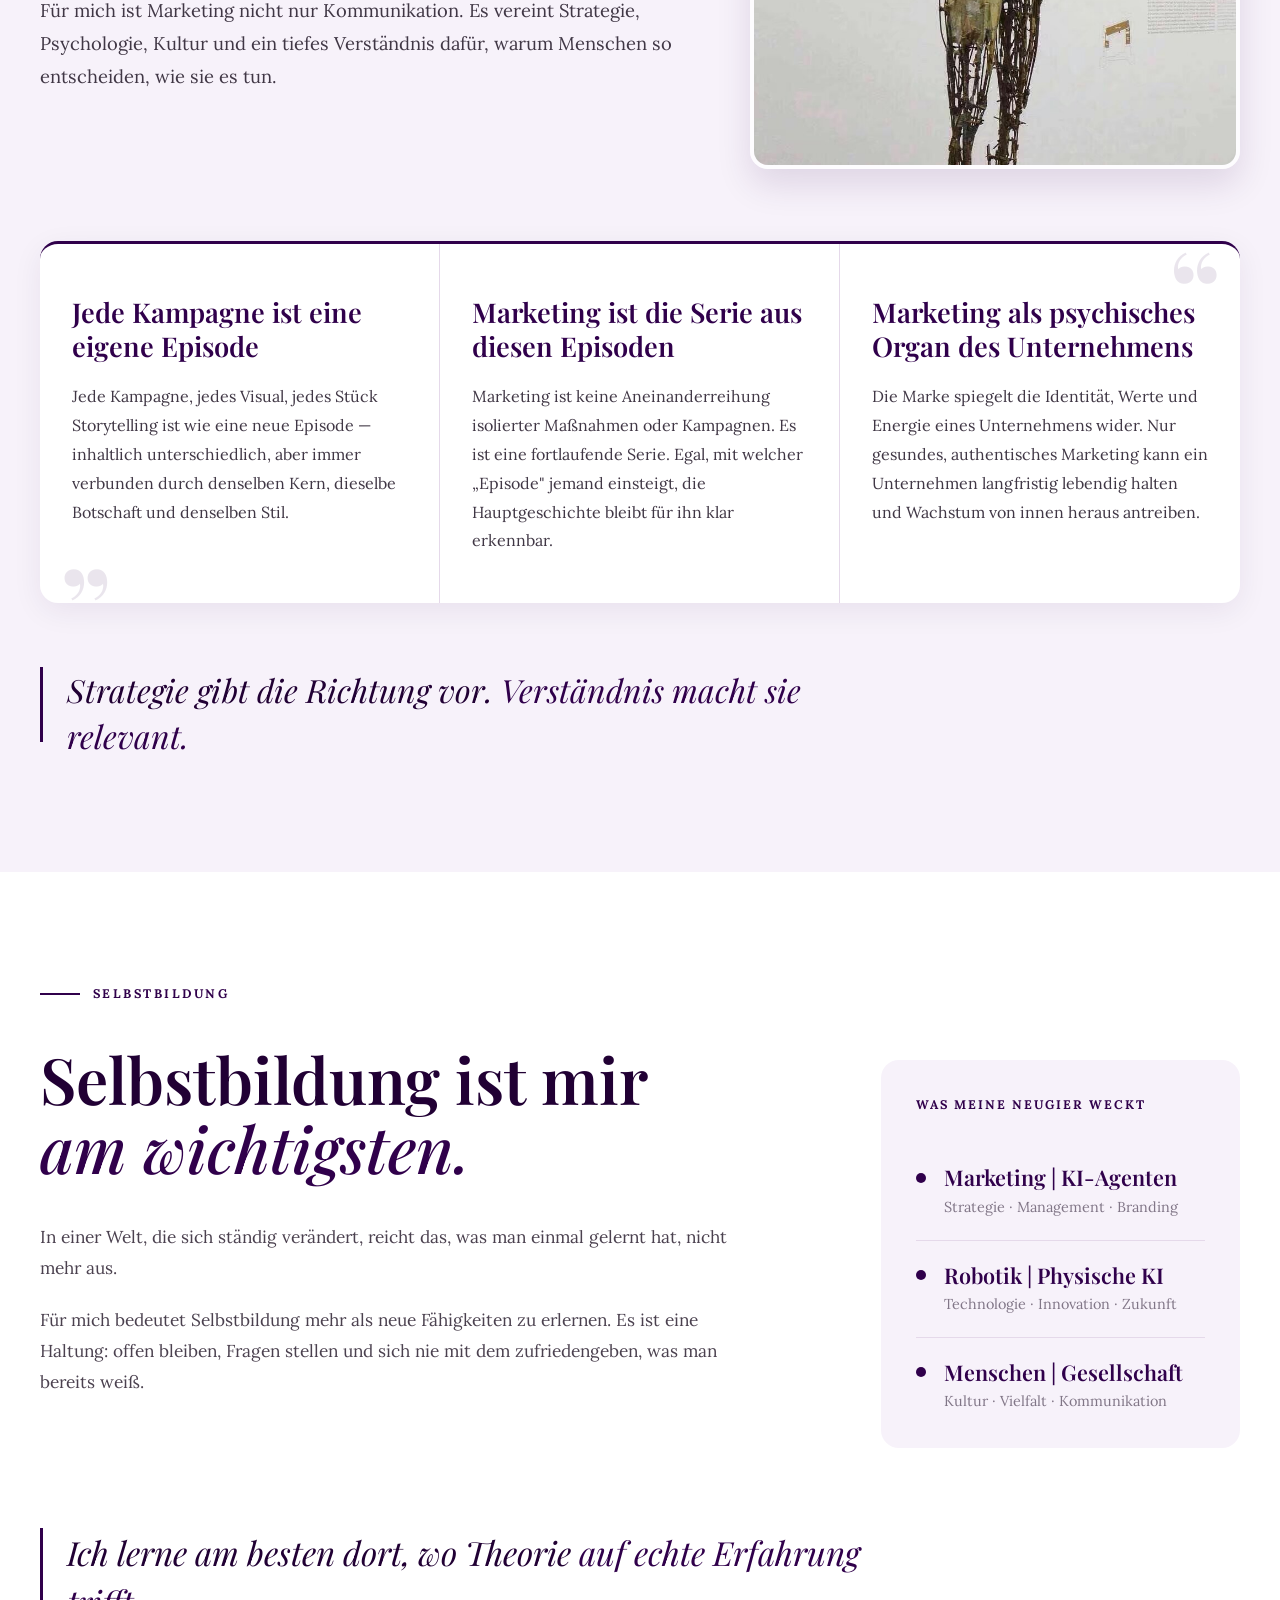
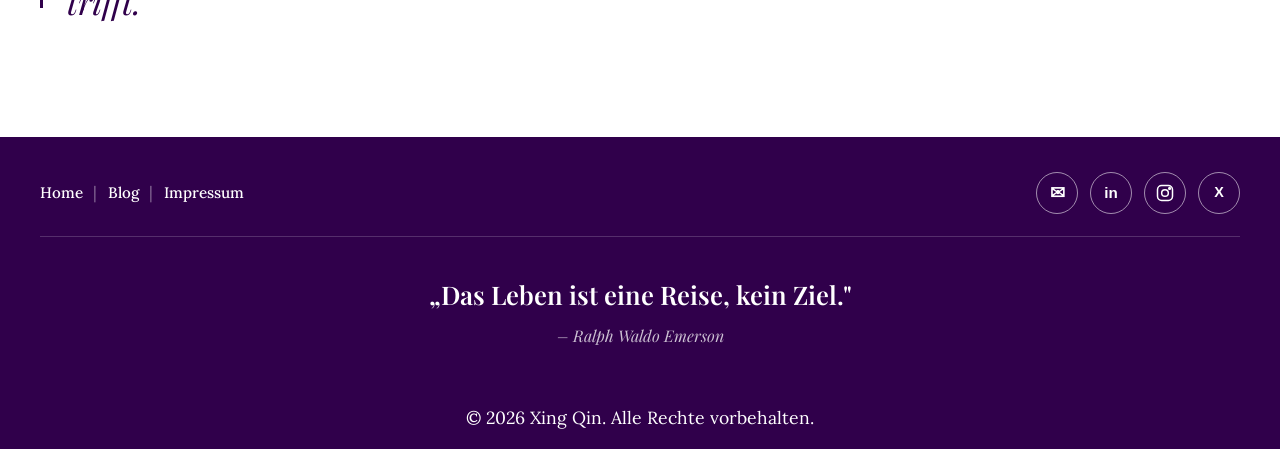
==== commit 2b1ef9db: "Update index.html" ====
--- a/index.html
+++ b/index.html
@@ -139,8 +139,7 @@
             <div class="hero-content">
                 <div class="hero-text">
                     <h1 class="hero-title" id="heroTitle">Xing Qin</h1>
-                    <p class="hero-subtitle">Für mich ist Marketing kein Spiel um mehr Leads zu gewinnen, sondern eine Strategie, um stärkere Marken aufzubauen. 
-                      Es ist nicht nur ein Beruf, es ist eine Leidenschaft! </p>
+                    <p class="hero-subtitle"> Ich verbinde Kulturen, Strategie und echten Sinn. </p>
                 </div>
             </div>
         </div>
@@ -149,7 +148,7 @@
     <!-- About Section -->
     <section id="about" class="about">
         <div class="container">
-            <h2>Über mich</h2>
+            <h2>Wer bin ich</h2>
             <div class="about-content">
                 <div class="about-text">
                     <p>
@@ -975,6 +974,8 @@
                 <a href="#Home">Home</a>
                 <span class="dcbo-footer-nav-divider">|</span>
                 <a href="/blog/">Blog</a>
+                <span class="dcbo-footer-nav-divider">|</span>
+                <a href="/impressum.html">Impressum</a>
             </nav>
 
 
